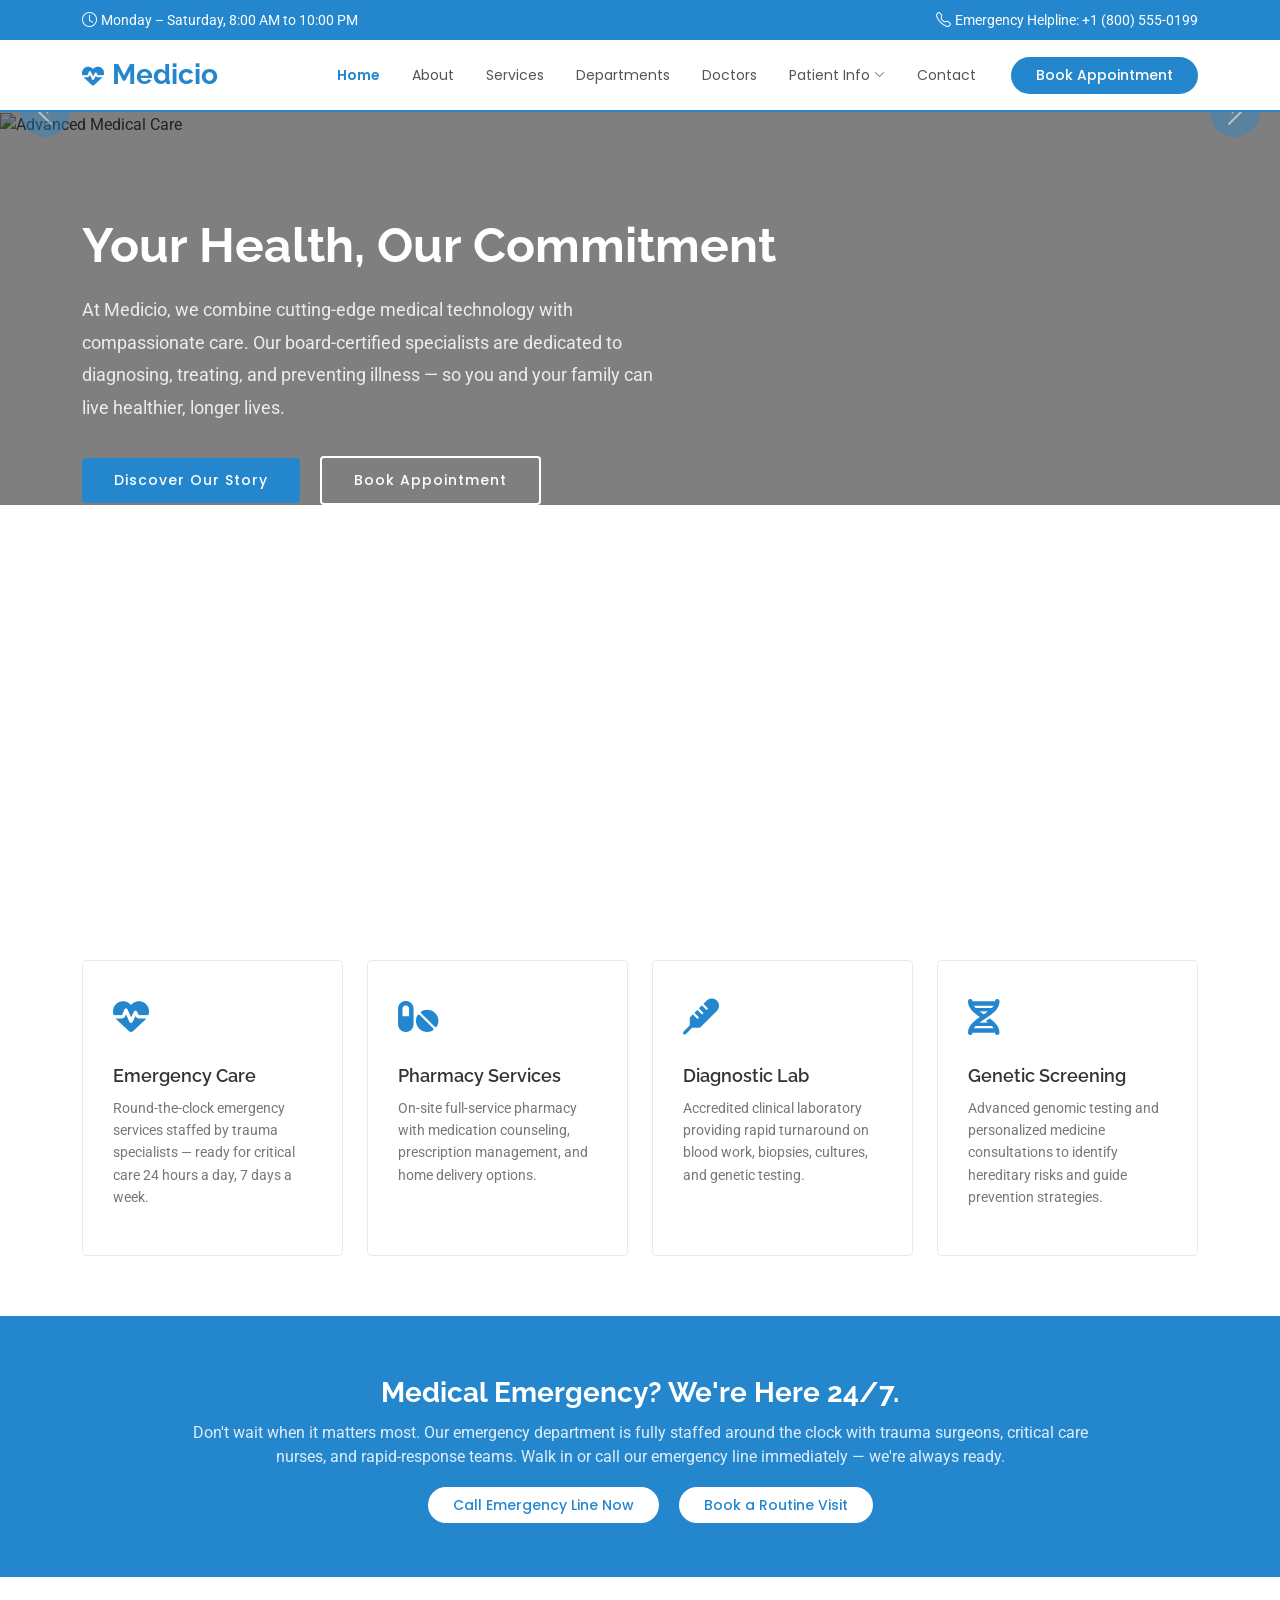
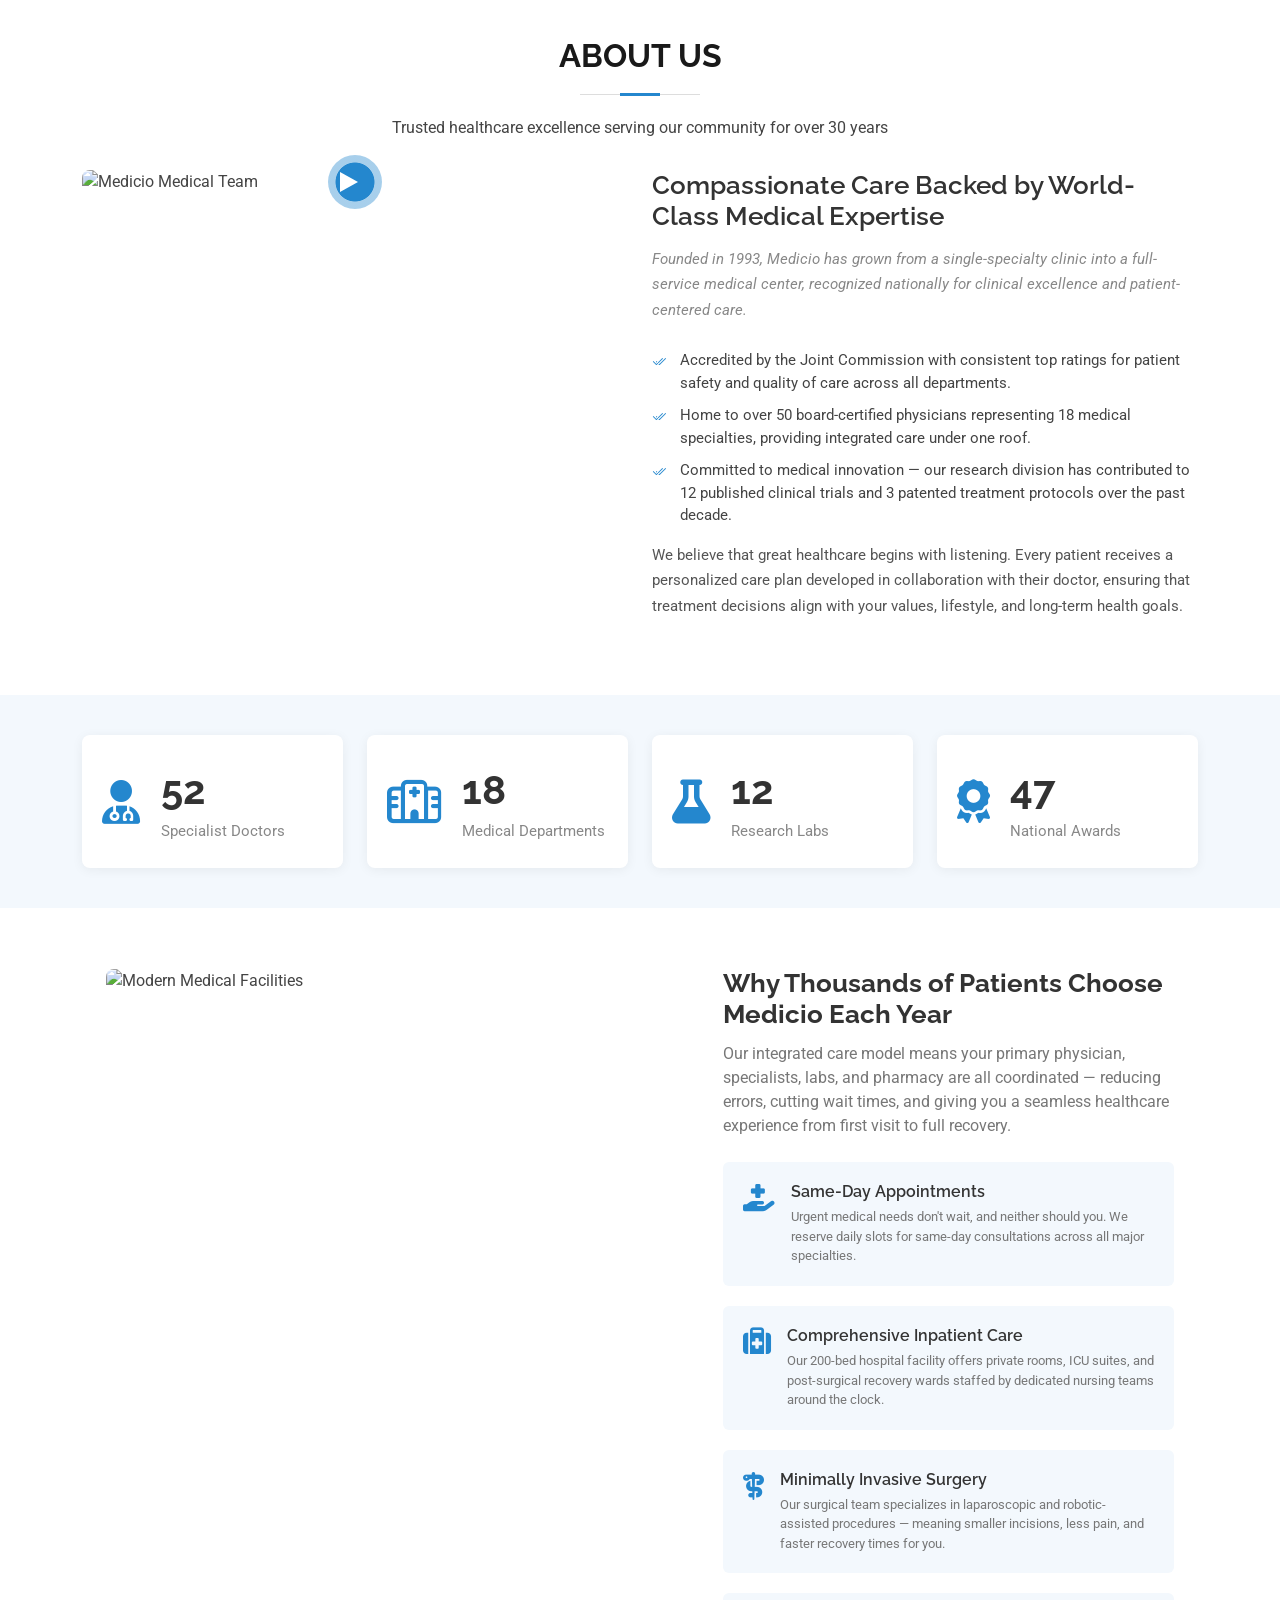
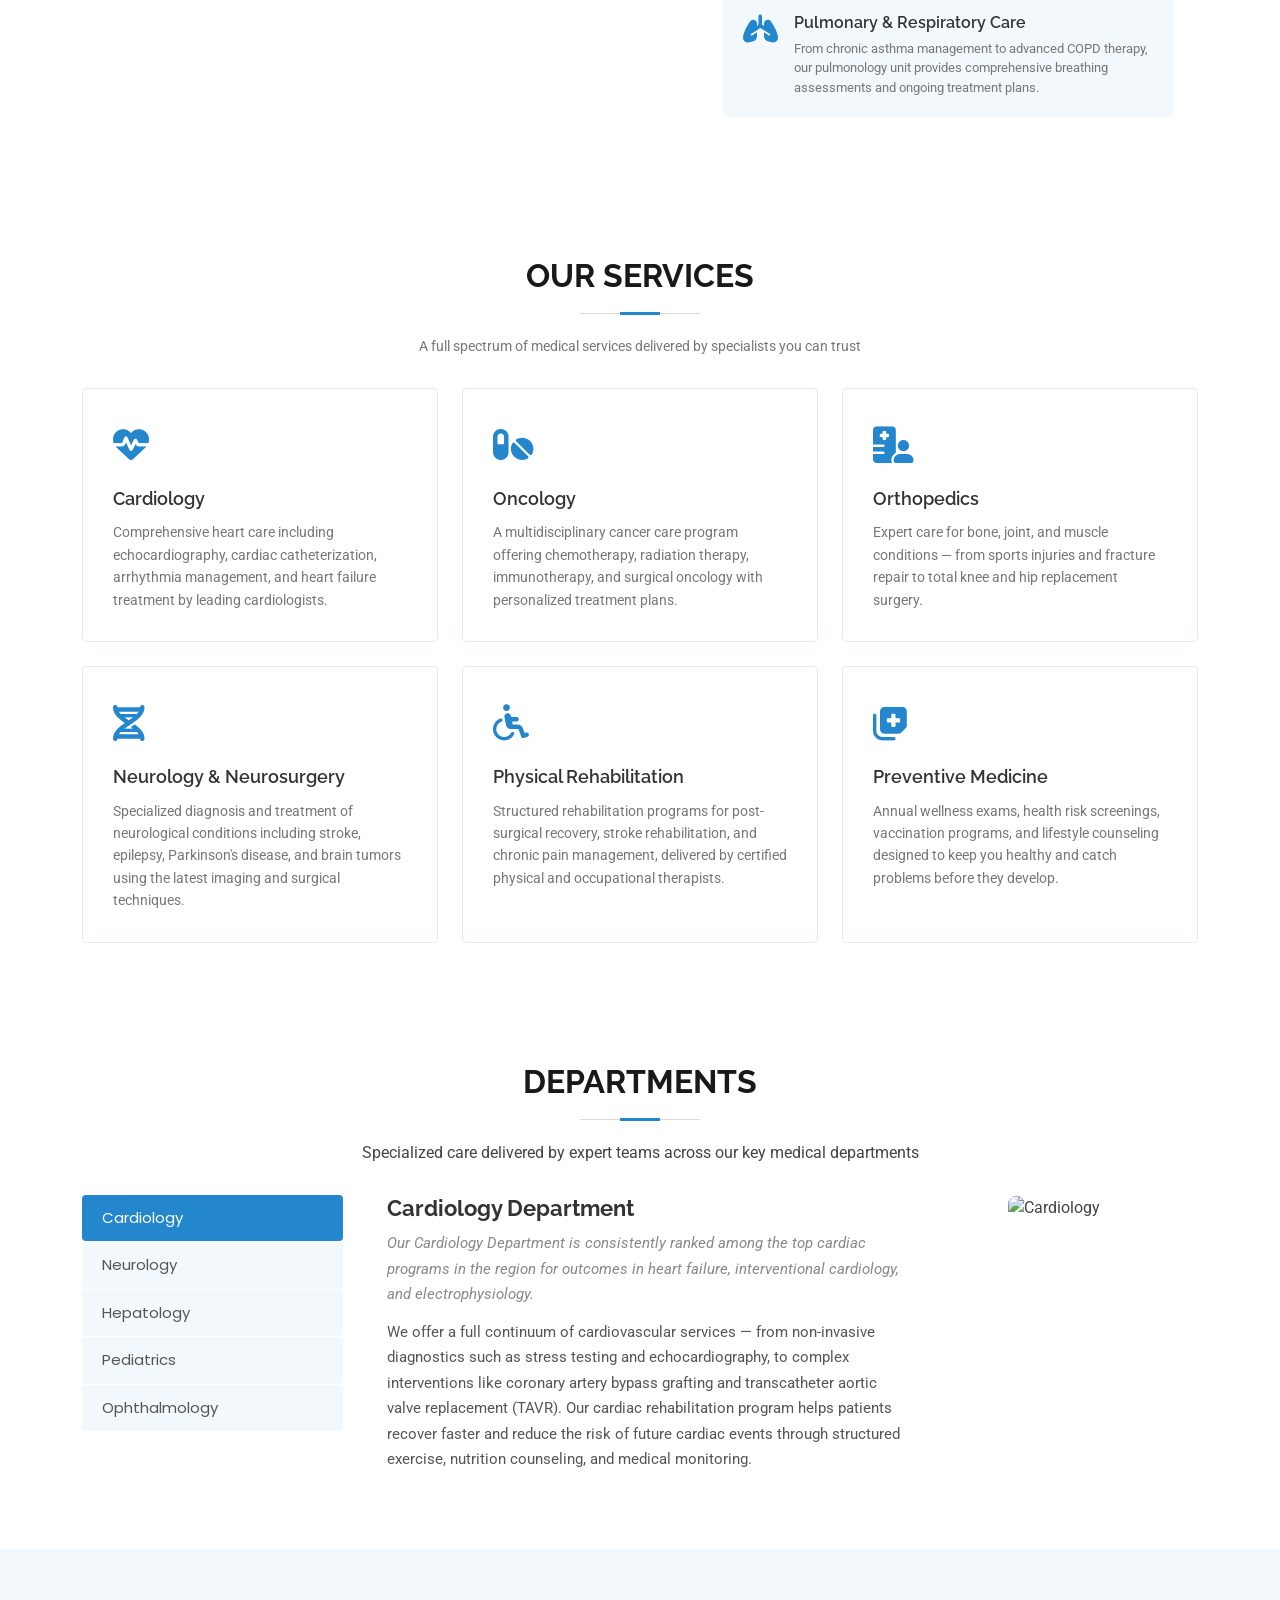
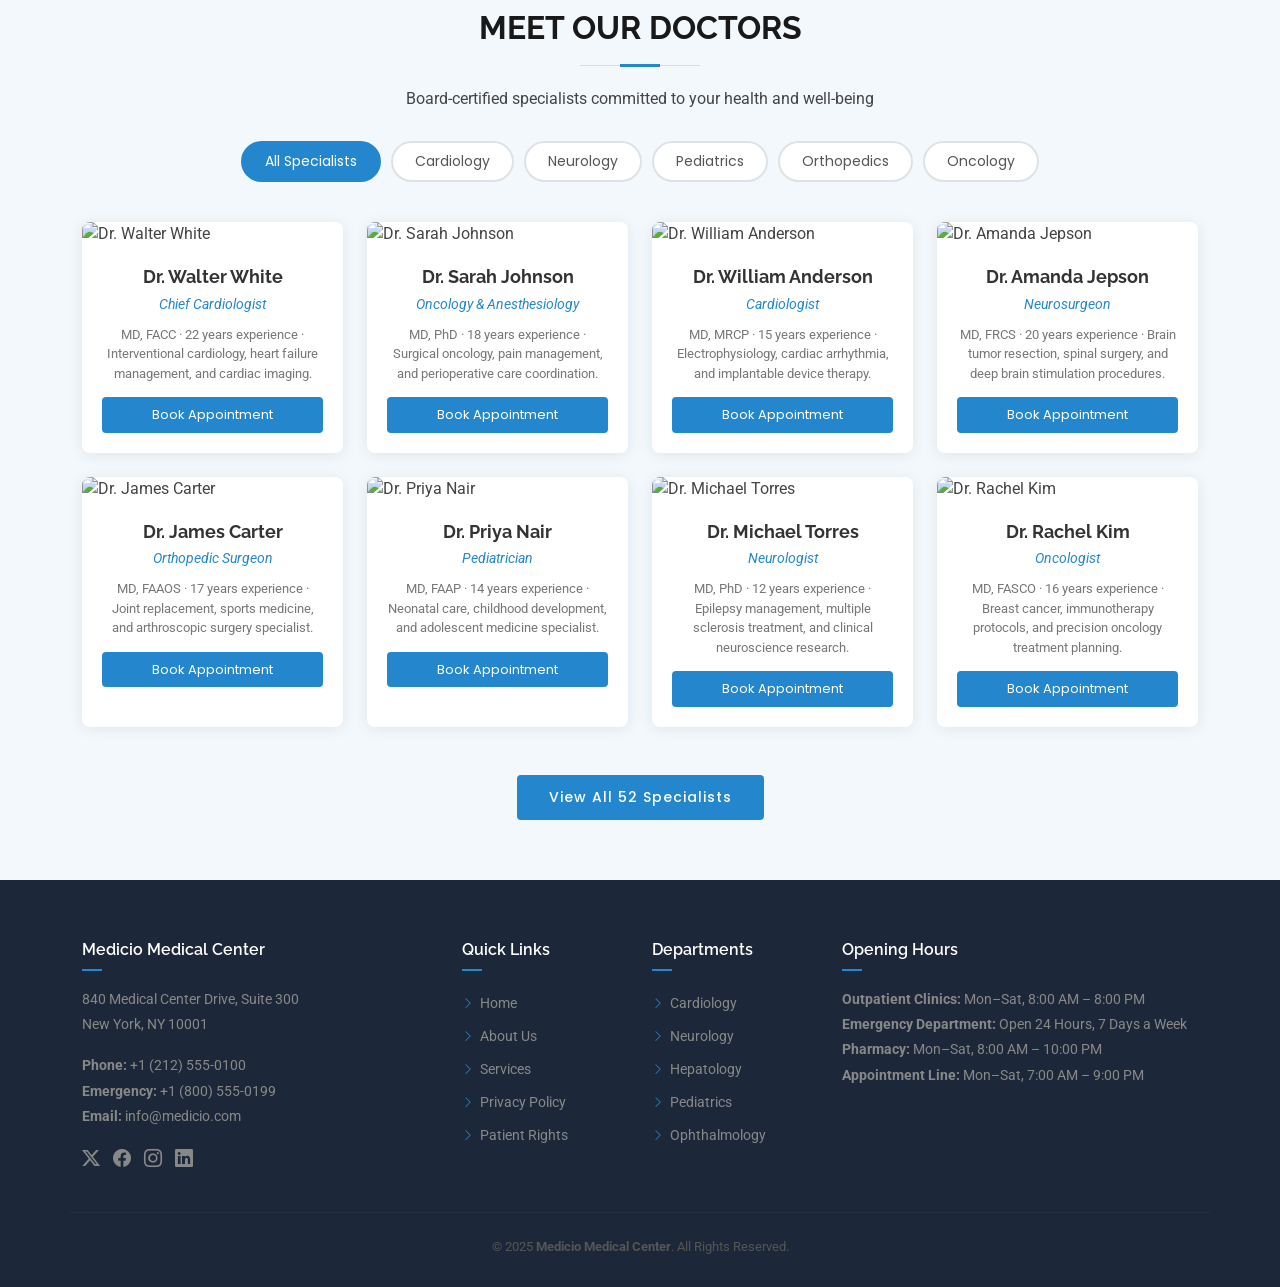
==== index.html @ 754707a6 "Rename index .html to index.html" ====
<!DOCTYPE html>
<html lang="en">
<head>
  <meta charset="utf-8">
  <meta content="width=device-width, initial-scale=1.0" name="viewport">
  <title>Medicio - Advanced Healthcare & Medical Services</title>
  <meta name="description" content="Medicio provides world-class healthcare with expert doctors across Cardiology, Neurology, Pediatrics, and more. Book your appointment today.">

  <!-- Fonts -->
  <link href="https://fonts.googleapis.com/css2?family=Roboto:wght@300;400;500;700&family=Poppins:wght@300;400;500;600;700&family=Raleway:wght@400;500;600;700;800&display=swap" rel="stylesheet">

  <!-- Vendor CSS -->
  <link href="https://cdn.jsdelivr.net/npm/bootstrap@5.3.3/dist/css/bootstrap.min.css" rel="stylesheet">
  <link href="https://cdn.jsdelivr.net/npm/bootstrap-icons@1.11.3/font/bootstrap-icons.css" rel="stylesheet">
  <link href="https://cdn.jsdelivr.net/npm/aos@2.3.4/dist/aos.css" rel="stylesheet">
  <link href="https://cdn.jsdelivr.net/npm/swiper@11/swiper-bundle.min.css" rel="stylesheet">
  <link href="https://cdnjs.cloudflare.com/ajax/libs/glightbox/3.3.0/css/glightbox.min.css" rel="stylesheet">
  <link href="https://cdnjs.cloudflare.com/ajax/libs/font-awesome/6.5.0/css/all.min.css" rel="stylesheet">

  <!-- Main CSS -->
  <link href="style.css" rel="stylesheet">
</head>
<body class="index-page">

<!-- ===== HEADER ===== -->
<header id="header" class="header sticky-top">
  <div class="topbar d-flex align-items-center">
    <div class="container d-flex justify-content-center justify-content-md-between">
      <div class="d-none d-md-flex align-items-center">
        <i class="bi bi-clock me-1"></i> Monday – Saturday, 8:00 AM to 10:00 PM
      </div>
      <div class="d-flex align-items-center">
        <i class="bi bi-telephone me-1"></i> Emergency Helpline: +1 (800) 555-0199
      </div>
    </div>
  </div>

  <div class="branding d-flex align-items-center">
    <div class="container position-relative d-flex align-items-center justify-content-end">
      <a href="index.html" class="logo d-flex align-items-center me-auto">
        <h1 class="sitename" style="font-size:28px;font-weight:700;color:#2487ce;font-family:'Raleway',sans-serif;margin:0;">
          <i class="fas fa-heartbeat me-2" style="font-size:22px;"></i>Medicio
        </h1>
      </a>

      <nav id="navmenu" class="navmenu">
        <ul>
          <li><a href="#hero" class="active">Home</a></li>
          <li><a href="#about">About</a></li>
          <li><a href="#services">Services</a></li>
          <li><a href="#tabs">Departments</a></li>
          <li><a href="#doctors">Doctors</a></li>
          <li class="dropdown">
            <a href="#"><span>Patient Info</span> <i class="bi bi-chevron-down toggle-dropdown"></i></a>
            <ul>
              <li><a href="#">Insurance & Billing</a></li>
              <li class="dropdown">
                <a href="#"><span>Resources</span> <i class="bi bi-chevron-down toggle-dropdown"></i></a>
                <ul>
                  <li><a href="#">Patient Portal</a></li>
                  <li><a href="#">Medical Records</a></li>
                  <li><a href="#">Lab Results</a></li>
                  <li><a href="#">Prescription Refills</a></li>
                  <li><a href="#">Health Library</a></li>
                </ul>
              </li>
              <li><a href="#">Visiting Hours</a></li>
              <li><a href="#">Parking & Directions</a></li>
              <li><a href="#">FAQs</a></li>
            </ul>
          </li>
          <li><a href="#contact">Contact</a></li>
        </ul>
        <i class="mobile-nav-toggle d-xl-none bi bi-list"></i>
      </nav>

      <a class="cta-btn" href="#appointment">Book Appointment</a>
    </div>
  </div>
</header>

<main class="main">

  <!-- ===== HERO ===== -->
  <section id="hero" class="hero section">
    <div id="hero-carousel" class="carousel slide carousel-fade" data-bs-ride="carousel" data-bs-interval="5500">

      <div class="carousel-item active">
        <img src="https://images.unsplash.com/photo-1587351021759-3e566b6af7cc?w=1600&q=80&auto=format&fit=crop" alt="Advanced Medical Care">
        <div class="container">
          <h2>Your Health, Our Commitment</h2>
          <p>At Medicio, we combine cutting-edge medical technology with compassionate care. Our board-certified specialists are dedicated to diagnosing, treating, and preventing illness — so you and your family can live healthier, longer lives.</p>
          <a href="#about" class="btn-get-started">Discover Our Story</a>
          <a href="#appointment" class="btn-get-started ms-3" style="background:transparent;border:2px solid #fff;">Book Appointment</a>
        </div>
      </div>

      <div class="carousel-item">
        <img src="https://images.unsplash.com/photo-1551076805-e1869033e561?w=1600&q=80&auto=format&fit=crop" alt="Expert Specialist Team">
        <div class="container">
          <h2>Expert Specialists, Exceptional Results</h2>
          <p>From cardiology to neurosurgery, our multidisciplinary team of over 50 specialists brings decades of experience to every patient interaction. We use evidence-based protocols to deliver the highest standard of medical care available.</p>
          <a href="#doctors" class="btn-get-started">Meet Our Doctors</a>
        </div>
      </div>

      <div class="carousel-item">
        <img src="https://images.unsplash.com/photo-1519494026892-80bbd2d6fd0d?w=1600&q=80&auto=format&fit=crop" alt="State-of-the-Art Facilities">
        <div class="container">
          <h2>State-of-the-Art Medical Facilities</h2>
          <p>Our hospital features the latest diagnostic imaging, robotic-assisted surgery suites, and a fully equipped intensive care unit — all designed to give you the best possible outcome from the moment you arrive through your full recovery.</p>
          <a href="#services" class="btn-get-started">Explore Our Services</a>
        </div>
      </div>

      <a class="carousel-control-prev" href="#hero-carousel" role="button" data-bs-slide="prev">
        <span class="carousel-control-prev-icon bi bi-chevron-left" aria-hidden="true"></span>
      </a>
      <a class="carousel-control-next" href="#hero-carousel" role="button" data-bs-slide="next">
        <span class="carousel-control-next-icon bi bi-chevron-right" aria-hidden="true"></span>
      </a>
      <ol class="carousel-indicators"></ol>
    </div>
  </section>

  <!-- ===== FEATURED SERVICES ===== -->
  <section id="featured-services" class="featured-services section">
    <div class="container">
      <div class="row gy-4">

        <div class="col-xl-3 col-md-6 d-flex" data-aos="fade-up" data-aos-delay="100">
          <div class="service-item position-relative">
            <div class="icon"><i class="fas fa-heartbeat icon"></i></div>
            <h4><a href="#services" class="stretched-link">Emergency Care</a></h4>
            <p>Round-the-clock emergency services staffed by trauma specialists — ready for critical care 24 hours a day, 7 days a week.</p>
          </div>
        </div>

        <div class="col-xl-3 col-md-6 d-flex" data-aos="fade-up" data-aos-delay="200">
          <div class="service-item position-relative">
            <div class="icon"><i class="fas fa-pills icon"></i></div>
            <h4><a href="#services" class="stretched-link">Pharmacy Services</a></h4>
            <p>On-site full-service pharmacy with medication counseling, prescription management, and home delivery options.</p>
          </div>
        </div>

        <div class="col-xl-3 col-md-6 d-flex" data-aos="fade-up" data-aos-delay="300">
          <div class="service-item position-relative">
            <div class="icon"><i class="fas fa-thermometer icon"></i></div>
            <h4><a href="#services" class="stretched-link">Diagnostic Lab</a></h4>
            <p>Accredited clinical laboratory providing rapid turnaround on blood work, biopsies, cultures, and genetic testing.</p>
          </div>
        </div>

        <div class="col-xl-3 col-md-6 d-flex" data-aos="fade-up" data-aos-delay="400">
          <div class="service-item position-relative">
            <div class="icon"><i class="fas fa-dna icon"></i></div>
            <h4><a href="#services" class="stretched-link">Genetic Screening</a></h4>
            <p>Advanced genomic testing and personalized medicine consultations to identify hereditary risks and guide prevention strategies.</p>
          </div>
        </div>

      </div>
    </div>
  </section>

  <!-- ===== CALL TO ACTION ===== -->
  <section id="call-to-action" class="call-to-action section accent-background">
    <div class="container">
      <div class="row justify-content-center" data-aos="zoom-in" data-aos-delay="100">
        <div class="col-xl-10">
          <div class="text-center">
            <h3>Medical Emergency? We're Here 24/7.</h3>
            <p>Don't wait when it matters most. Our emergency department is fully staffed around the clock with trauma surgeons, critical care nurses, and rapid-response teams. Walk in or call our emergency line immediately — we're always ready.</p>
            <a class="cta-btn" href="tel:+18005550199">Call Emergency Line Now</a>
            <a class="cta-btn ms-3" href="#appointment" style="background:#fff;color:#2487ce;">Book a Routine Visit</a>
          </div>
        </div>
      </div>
    </div>
  </section>

  <!-- ===== ABOUT ===== -->
  <section id="about" class="about section">
    <div class="container section-title" data-aos="fade-up">
      <h2>About Us</h2>
      <p>Trusted healthcare excellence serving our community for over 30 years</p>
    </div>

    <div class="container">
      <div class="row gy-4">
        <div class="col-lg-6 position-relative align-self-start" data-aos="fade-up" data-aos-delay="100">
          <img src="https://images.unsplash.com/photo-1612349317150-e413f6a5b16d?w=800&q=80&auto=format&fit=crop" class="img-fluid" alt="Medicio Medical Team" style="border-radius:8px;width:100%;">
          <a href="https://www.youtube.com/watch?v=Y7f98aduVJ8" class="glightbox pulsating-play-btn"></a>
        </div>
        <div class="col-lg-6 content" data-aos="fade-up" data-aos-delay="200">
          <h3>Compassionate Care Backed by World-Class Medical Expertise</h3>
          <p class="fst-italic">Founded in 1993, Medicio has grown from a single-specialty clinic into a full-service medical center, recognized nationally for clinical excellence and patient-centered care.</p>
          <ul>
            <li><i class="bi bi-check2-all"></i> <span>Accredited by the Joint Commission with consistent top ratings for patient safety and quality of care across all departments.</span></li>
            <li><i class="bi bi-check2-all"></i> <span>Home to over 50 board-certified physicians representing 18 medical specialties, providing integrated care under one roof.</span></li>
            <li><i class="bi bi-check2-all"></i> <span>Committed to medical innovation — our research division has contributed to 12 published clinical trials and 3 patented treatment protocols over the past decade.</span></li>
          </ul>
          <p>We believe that great healthcare begins with listening. Every patient receives a personalized care plan developed in collaboration with their doctor, ensuring that treatment decisions align with your values, lifestyle, and long-term health goals.</p>
        </div>
      </div>
    </div>
  </section>

  <!-- ===== STATS ===== -->
  <section id="stats" class="stats section">
    <div class="container" data-aos="fade-up" data-aos-delay="100">
      <div class="row gy-4">

        <div class="col-lg-3 col-md-6">
          <div class="stats-item d-flex align-items-center w-100 h-100">
            <i class="fas fa-user-md flex-shrink-0"></i>
            <div>
              <span data-purecounter-start="0" data-purecounter-end="52" data-purecounter-duration="1" class="purecounter">52</span>
              <p>Specialist Doctors</p>
            </div>
          </div>
        </div>

        <div class="col-lg-3 col-md-6">
          <div class="stats-item d-flex align-items-center w-100 h-100">
            <i class="far fa-hospital flex-shrink-0"></i>
            <div>
              <span data-purecounter-start="0" data-purecounter-end="18" data-purecounter-duration="1" class="purecounter">18</span>
              <p>Medical Departments</p>
            </div>
          </div>
        </div>

        <div class="col-lg-3 col-md-6">
          <div class="stats-item d-flex align-items-center w-100 h-100">
            <i class="fas fa-flask flex-shrink-0"></i>
            <div>
              <span data-purecounter-start="0" data-purecounter-end="12" data-purecounter-duration="1" class="purecounter">12</span>
              <p>Research Labs</p>
            </div>
          </div>
        </div>

        <div class="col-lg-3 col-md-6">
          <div class="stats-item d-flex align-items-center w-100 h-100">
            <i class="fas fa-award flex-shrink-0"></i>
            <div>
              <span data-purecounter-start="0" data-purecounter-end="47" data-purecounter-duration="1" class="purecounter">47</span>
              <p>National Awards</p>
            </div>
          </div>
        </div>

      </div>
    </div>
  </section>

  <!-- ===== FEATURES ===== -->
  <section id="features" class="features section">
    <div class="container">
      <div class="row justify-content-around gy-4">
        <div class="features-image col-lg-6" data-aos="fade-up" data-aos-delay="100">
          <img src="https://images.unsplash.com/photo-1516549655169-df83a0774514?w=800&q=80&auto=format&fit=crop" alt="Modern Medical Facilities" style="border-radius:8px;width:100%;max-height:500px;object-fit:cover;">
        </div>
        <div class="col-lg-5 d-flex flex-column justify-content-center" data-aos="fade-up" data-aos-delay="200">
          <h3>Why Thousands of Patients Choose Medicio Each Year</h3>
          <p>Our integrated care model means your primary physician, specialists, labs, and pharmacy are all coordinated — reducing errors, cutting wait times, and giving you a seamless healthcare experience from first visit to full recovery.</p>

          <div class="icon-box d-flex position-relative" data-aos="fade-up" data-aos-delay="300">
            <i class="fa-solid fa-hand-holding-medical flex-shrink-0"></i>
            <div>
              <h4><a href="#appointment" class="stretched-link">Same-Day Appointments</a></h4>
              <p>Urgent medical needs don't wait, and neither should you. We reserve daily slots for same-day consultations across all major specialties.</p>
            </div>
          </div>

          <div class="icon-box d-flex position-relative" data-aos="fade-up" data-aos-delay="400">
            <i class="fa-solid fa-suitcase-medical flex-shrink-0"></i>
            <div>
              <h4><a href="#services" class="stretched-link">Comprehensive Inpatient Care</a></h4>
              <p>Our 200-bed hospital facility offers private rooms, ICU suites, and post-surgical recovery wards staffed by dedicated nursing teams around the clock.</p>
            </div>
          </div>

          <div class="icon-box d-flex position-relative" data-aos="fade-up" data-aos-delay="500">
            <i class="fa-solid fa-staff-snake flex-shrink-0"></i>
            <div>
              <h4><a href="#services" class="stretched-link">Minimally Invasive Surgery</a></h4>
              <p>Our surgical team specializes in laparoscopic and robotic-assisted procedures — meaning smaller incisions, less pain, and faster recovery times for you.</p>
            </div>
          </div>

          <div class="icon-box d-flex position-relative" data-aos="fade-up" data-aos-delay="600">
            <i class="fa-solid fa-lungs flex-shrink-0"></i>
            <div>
              <h4><a href="#services" class="stretched-link">Pulmonary & Respiratory Care</a></h4>
              <p>From chronic asthma management to advanced COPD therapy, our pulmonology unit provides comprehensive breathing assessments and ongoing treatment plans.</p>
            </div>
          </div>

        </div>
      </div>
    </div>
  </section>

  <!-- ===== SERVICES ===== -->
  <section id="services" class="services section">
    <div class="container section-title" data-aos="fade-up">
      <h2>Our Services</h2>
      <p>A full spectrum of medical services delivered by specialists you can trust</p>
    </div>

    <div class="container">
      <div class="row gy-4">

        <div class="col-lg-4 col-md-6" data-aos="fade-up" data-aos-delay="100">
          <div class="service-item position-relative">
            <div class="icon"><i class="fas fa-heartbeat"></i></div>
            <a href="#" class="stretched-link"><h3>Cardiology</h3></a>
            <p>Comprehensive heart care including echocardiography, cardiac catheterization, arrhythmia management, and heart failure treatment by leading cardiologists.</p>
          </div>
        </div>

        <div class="col-lg-4 col-md-6" data-aos="fade-up" data-aos-delay="200">
          <div class="service-item position-relative">
            <div class="icon"><i class="fas fa-pills"></i></div>
            <a href="#" class="stretched-link"><h3>Oncology</h3></a>
            <p>A multidisciplinary cancer care program offering chemotherapy, radiation therapy, immunotherapy, and surgical oncology with personalized treatment plans.</p>
          </div>
        </div>

        <div class="col-lg-4 col-md-6" data-aos="fade-up" data-aos-delay="300">
          <div class="service-item position-relative">
            <div class="icon"><i class="fas fa-hospital-user"></i></div>
            <a href="#" class="stretched-link"><h3>Orthopedics</h3></a>
            <p>Expert care for bone, joint, and muscle conditions — from sports injuries and fracture repair to total knee and hip replacement surgery.</p>
          </div>
        </div>

        <div class="col-lg-4 col-md-6" data-aos="fade-up" data-aos-delay="400">
          <div class="service-item position-relative">
            <div class="icon"><i class="fas fa-dna"></i></div>
            <a href="#" class="stretched-link"><h3>Neurology & Neurosurgery</h3></a>
            <p>Specialized diagnosis and treatment of neurological conditions including stroke, epilepsy, Parkinson's disease, and brain tumors using the latest imaging and surgical techniques.</p>
          </div>
        </div>

        <div class="col-lg-4 col-md-6" data-aos="fade-up" data-aos-delay="500">
          <div class="service-item position-relative">
            <div class="icon"><i class="fas fa-wheelchair"></i></div>
            <a href="#" class="stretched-link"><h3>Physical Rehabilitation</h3></a>
            <p>Structured rehabilitation programs for post-surgical recovery, stroke rehabilitation, and chronic pain management, delivered by certified physical and occupational therapists.</p>
          </div>
        </div>

        <div class="col-lg-4 col-md-6" data-aos="fade-up" data-aos-delay="600">
          <div class="service-item position-relative">
            <div class="icon"><i class="fas fa-notes-medical"></i></div>
            <a href="#" class="stretched-link"><h3>Preventive Medicine</h3></a>
            <p>Annual wellness exams, health risk screenings, vaccination programs, and lifestyle counseling designed to keep you healthy and catch problems before they develop.</p>
          </div>
        </div>

      </div>
    </div>
  </section>

  <!-- ===== APPOINTMENT ===== -->
  <!-- <section id="appointment" class="appointment section light-background">
    <div class="container section-title" data-aos="fade-up">
      <h2>Book an Appointment</h2>
      <p>Schedule a visit with one of our specialists — we'll confirm your appointment within 2 hours</p>
    </div>

    <div class="container" data-aos="fade-up" data-aos-delay="100">
      <form id="appointmentForm" role="form" class="php-email-form">
        <div class="row">
          <div class="col-md-4 form-group">
            <input type="text" name="name" class="form-control" placeholder="Full Name" required>
          </div>
          <div class="col-md-4 form-group mt-3 mt-md-0">
            <input type="email" class="form-control" name="email" placeholder="Email Address" required>
          </div>
          <div class="col-md-4 form-group mt-3 mt-md-0">
            <input type="tel" class="form-control" name="phone" placeholder="Phone Number" required>
          </div>
        </div>
        <div class="row mt-3">
          <div class="col-md-4 form-group">
            <input type="datetime-local" name="date" class="form-control" required>
          </div>
          <div class="col-md-4 form-group mt-3 mt-md-0">
            <select name="department" class="form-select" required>
              <option value="">Select Department</option>
              <option>Cardiology</option>
              <option>Neurology & Neurosurgery</option>
              <option>Hepatology & Gastroenterology</option>
              <option>Pediatrics</option>
              <option>Ophthalmology</option>
              <option>Orthopedics</option>
              <option>Oncology</option>
              <option>Physical Rehabilitation</option>
            </select>
          </div>
          <div class="col-md-4 form-group mt-3 mt-md-0">
            <select name="doctor" class="form-select">
              <option value="">Select Doctor (Optional)</option>
              <option>Dr. Walter White – Cardiology</option>
              <option>Dr. Sarah Johnson – Anesthesiology</option>
              <option>Dr. William Anderson – Cardiology</option>
              <option>Dr. Amanda Jepson – Neurosurgery</option>
              <option>Dr. James Carter – Orthopedics</option>
              <option>Dr. Priya Nair – Pediatrics</option>
            </select>
          </div>
        </div>
        <div class="form-group mt-3">
          <textarea class="form-control" name="message" rows="5" placeholder="Briefly describe your symptoms or reason for visit (optional)"></textarea>
        </div>
        <div class="mt-3 text-center">
          <div class="sent-message" style="display:none;color:#2487ce;font-weight:500;margin-bottom:10px;">Your appointment request has been received. Our team will contact you within 2 hours to confirm. Thank you!</div>
          <button type="submit">Confirm Appointment</button>
        </div>
      </form>
    </div>
  </section> -->

  <!-- ===== DEPARTMENTS (TABS) ===== -->
  <section id="tabs" class="tabs section">
    <div class="container section-title" data-aos="fade-up">
      <h2>Departments</h2>
      <p>Specialized care delivered by expert teams across our key medical departments</p>
    </div>

    <div class="container" data-aos="fade-up" data-aos-delay="100">
      <div class="row">
        <div class="col-lg-3">
          <ul class="nav nav-tabs flex-column">
            <li class="nav-item"><a class="nav-link active show" data-bs-toggle="tab" href="#tabs-tab-1">Cardiology</a></li>
            <li class="nav-item"><a class="nav-link" data-bs-toggle="tab" href="#tabs-tab-2">Neurology</a></li>
            <li class="nav-item"><a class="nav-link" data-bs-toggle="tab" href="#tabs-tab-3">Hepatology</a></li>
            <li class="nav-item"><a class="nav-link" data-bs-toggle="tab" href="#tabs-tab-4">Pediatrics</a></li>
            <li class="nav-item"><a class="nav-link" data-bs-toggle="tab" href="#tabs-tab-5">Ophthalmology</a></li>
          </ul>
        </div>
        <div class="col-lg-9 mt-4 mt-lg-0">
          <div class="tab-content">

            <div class="tab-pane active show" id="tabs-tab-1">
              <div class="row">
                <div class="col-lg-8 details order-2 order-lg-1">
                  <h3>Cardiology Department</h3>
                  <p class="fst-italic">Our Cardiology Department is consistently ranked among the top cardiac programs in the region for outcomes in heart failure, interventional cardiology, and electrophysiology.</p>
                  <p>We offer a full continuum of cardiovascular services — from non-invasive diagnostics such as stress testing and echocardiography, to complex interventions like coronary artery bypass grafting and transcatheter aortic valve replacement (TAVR). Our cardiac rehabilitation program helps patients recover faster and reduce the risk of future cardiac events through structured exercise, nutrition counseling, and medical monitoring.</p>
                </div>
                <div class="col-lg-4 text-center order-1 order-lg-2">
                  <img src="https://images.unsplash.com/photo-1628348068343-c6a848d2b6dd?w=400&q=80&auto=format&fit=crop" alt="Cardiology" class="img-fluid" style="border-radius:8px;">
                </div>
              </div>
            </div>

            <div class="tab-pane" id="tabs-tab-2">
              <div class="row">
                <div class="col-lg-8 details order-2 order-lg-1">
                  <h3>Neurology Department</h3>
                  <p class="fst-italic">Our neurology team specializes in the diagnosis and management of disorders affecting the brain, spinal cord, and peripheral nervous system.</p>
                  <p>Conditions treated include stroke, multiple sclerosis, epilepsy, Parkinson's disease, dementia, and neuropathies. We operate a 24/7 stroke response protocol with a dedicated stroke unit, ensuring rapid intervention to minimize neurological damage. Our neurosurgery division handles brain tumors, spinal disc herniation, and deep brain stimulation procedures using state-of-the-art intraoperative imaging and neuronavigation systems.</p>
                </div>
                <div class="col-lg-4 text-center order-1 order-lg-2">
                  <img src="https://images.unsplash.com/photo-1559757148-5c350d0d3c56?w=400&q=80&auto=format&fit=crop" alt="Neurology" class="img-fluid" style="border-radius:8px;">
                </div>
              </div>
            </div>

            <div class="tab-pane" id="tabs-tab-3">
              <div class="row">
                <div class="col-lg-8 details order-2 order-lg-1">
                  <h3>Hepatology & Gastroenterology</h3>
                  <p class="fst-italic">Our hepatology and gastroenterology unit provides expert care for liver disease, digestive disorders, and gastrointestinal cancers.</p>
                  <p>Services include advanced endoscopy, colonoscopy, liver biopsy, ERCP, and management of conditions such as cirrhosis, hepatitis B and C, inflammatory bowel disease, and pancreatic disorders. Our liver transplant coordination team works closely with regional transplant centers to evaluate and manage patients awaiting or recovering from liver transplantation, providing continuous specialist support throughout the process.</p>
                </div>
                <div class="col-lg-4 text-center order-1 order-lg-2">
                  <img src="https://images.unsplash.com/photo-1576091160550-2173dba999ef?w=400&q=80&auto=format&fit=crop" alt="Hepatology" class="img-fluid" style="border-radius:8px;">
                </div>
              </div>
            </div>

            <div class="tab-pane" id="tabs-tab-4">
              <div class="row">
                <div class="col-lg-8 details order-2 order-lg-1">
                  <h3>Pediatrics Department</h3>
                  <p class="fst-italic">Our child-friendly Pediatrics Department provides compassionate, family-centered care for infants, children, and adolescents from birth through age 18.</p>
                  <p>Our team of board-certified pediatricians and pediatric subspecialists covers general pediatric medicine, neonatology, pediatric cardiology, developmental pediatrics, and adolescent medicine. The department features a dedicated pediatric ward designed to be welcoming and non-intimidating for young patients, with play areas, colorful decor, and family accommodations — because we know a calm child heals faster.</p>
                </div>
                <div class="col-lg-4 text-center order-1 order-lg-2">
                  <img src="https://images.unsplash.com/photo-1576765608535-5f04d1e3f289?w=400&q=80&auto=format&fit=crop" alt="Pediatrics" class="img-fluid" style="border-radius:8px;">
                </div>
              </div>
            </div>

            <div class="tab-pane" id="tabs-tab-5">
              <div class="row">
                <div class="col-lg-8 details order-2 order-lg-1">
                  <h3>Ophthalmology Department</h3>
                  <p class="fst-italic">Our ophthalmology team delivers comprehensive eye care — from routine vision testing to complex surgical interventions — using the most advanced ophthalmic technology available.</p>
                  <p>We offer cataract surgery, LASIK and LASEK refractive procedures, glaucoma management, retinal laser therapy, and treatment for conditions including macular degeneration, diabetic retinopathy, and corneal disease. Our optical center provides prescription lenses and contact fittings, and our low vision clinic supports patients with significant vision impairment through assistive devices and lifestyle adaptation programs.</p>
                </div>
                <div class="col-lg-4 text-center order-1 order-lg-2">
                  <img src="https://images.unsplash.com/photo-1518085250887-2f903c200fee?w=400&q=80&auto=format&fit=crop" alt="Ophthalmology" class="img-fluid" style="border-radius:8px;">
                </div>
              </div>
            </div>

          </div>
        </div>
      </div>
    </div>
  </section>

  <!-- ===== TESTIMONIALS ===== -->
  <!-- <section id="testimonials" class="testimonials section">
    <div class="container section-title" data-aos="fade-up">
      <h2>Patient Testimonials</h2>
      <p>Hear what our patients say about their experience at Medicio</p>
    </div>

    <div class="container" data-aos="fade-up" data-aos-delay="100">
      <div class="swiper init-swiper">
        <script type="application/json" class="swiper-config">
        {
          "loop": true,
          "speed": 600,
          "autoplay": { "delay": 5000 },
          "slidesPerView": "auto",
          "pagination": { "el": ".swiper-pagination", "type": "bullets", "clickable": true },
          "breakpoints": {
            "320": { "slidesPerView": 1, "spaceBetween": 40 },
            "1200": { "slidesPerView": 3, "spaceBetween": 20 }
          }
        }
        </script>
        <div class="swiper-wrapper">

          <div class="swiper-slide">
            <div class="testimonial-item">
              <p><i class="bi bi-quote quote-icon-left"></i><span>Dr. White and his cardiology team were absolutely exceptional. After my stent procedure, the care and follow-up I received was second to none. I felt informed and supported every step of the way.</span><i class="bi bi-quote quote-icon-right"></i></p>
              <img src="https://i.pravatar.cc/60?img=11" class="testimonial-img" alt="">
              <h3>Robert Daniels</h3>
              <h4>Cardiac Patient</h4>
            </div>
          </div>

          <div class="swiper-slide">
            <div class="testimonial-item">
              <p><i class="bi bi-quote quote-icon-left"></i><span>Bringing my daughter here for her pediatric check-ups has been a wonderful experience. The staff are warm, patient, and genuinely love what they do. She actually looks forward to her visits now!</span><i class="bi bi-quote quote-icon-right"></i></p>
              <img src="https://i.pravatar.cc/60?img=5" class="testimonial-img" alt="">
              <h3>Melissa Torres</h3>
              <h4>Parent of Patient</h4>
            </div>
          </div>

          <div class="swiper-slide">
            <div class="testimonial-item">
              <p><i class="bi bi-quote quote-icon-left"></i><span>I had my knee replacement done here and the orthopedic team was brilliant. The physiotherapy follow-up was structured and effective — I was walking without assistance in just 6 weeks.</span><i class="bi bi-quote quote-icon-right"></i></p>
              <img src="https://i.pravatar.cc/60?img=9" class="testimonial-img" alt="">
              <h3>David Kim</h3>
              <h4>Orthopedic Surgery Patient</h4>
            </div>
          </div>

          <div class="swiper-slide">
            <div class="testimonial-item">
              <p><i class="bi bi-quote quote-icon-left"></i><span>The neurology department here diagnosed my condition after months of uncertainty elsewhere. Dr. Jepson took time to truly understand my symptoms. I finally have answers and a clear treatment plan.</span><i class="bi bi-quote quote-icon-right"></i></p>
              <img src="https://i.pravatar.cc/60?img=15" class="testimonial-img" alt="">
              <h3>Angela Reeves</h3>
              <h4>Neurology Patient</h4>
            </div>
          </div>

          <div class="swiper-slide">
            <div class="testimonial-item">
              <p><i class="bi bi-quote quote-icon-left"></i><span>From check-in to discharge, every single staff member made me feel like a priority. The facility is spotless, modern, and the online appointment booking made everything so convenient.</span><i class="bi bi-quote quote-icon-right"></i></p>
              <img src="https://i.pravatar.cc/60?img=22" class="testimonial-img" alt="">
              <h3>Thomas Nguyen</h3>
              <h4>General Patient</h4>
            </div>
          </div>

        </div>
        <div class="swiper-pagination"></div>
      </div>
    </div>
  </section> -->

  <!-- ===== DOCTORS ===== -->
  <section id="doctors" class="doctors section light-background">
    <div class="container section-title" data-aos="fade-up">
      <h2>Meet Our Doctors</h2>
      <p>Board-certified specialists committed to your health and well-being</p>
    </div>

    <!-- Department Filter -->
    <div class="container mb-4" data-aos="fade-up" data-aos-delay="50">
      <div class="doctors-filter text-center">
        <button class="active" data-filter="all">All Specialists</button>
        <button data-filter="cardiology">Cardiology</button>
        <button data-filter="neurology">Neurology</button>
        <button data-filter="pediatrics">Pediatrics</button>
        <button data-filter="orthopedics">Orthopedics</button>
        <button data-filter="oncology">Oncology</button>
      </div>
    </div>

    <div class="container">
      <div class="row gy-4">

        <!-- Doctor 1 -->
        <div class="col-lg-3 col-md-6 d-flex align-items-stretch" data-aos="fade-up" data-aos-delay="100" data-dept="cardiology">
          <div class="team-member w-100">
            <div class="member-img">
              <img src="https://images.unsplash.com/photo-1537368910025-700350fe46c7?w=400&h=400&q=80&auto=format&fit=crop&crop=face" class="img-fluid" alt="Dr. Walter White">
              <div class="social">
                <a href="#" aria-label="Twitter"><i class="bi bi-twitter-x"></i></a>
                <a href="#" aria-label="Facebook"><i class="bi bi-facebook"></i></a>
                <a href="#" aria-label="Instagram"><i class="bi bi-instagram"></i></a>
                <a href="#" aria-label="LinkedIn"><i class="bi bi-linkedin"></i></a>
              </div>
            </div>
            <div class="member-info">
              <h4>Dr. Walter White</h4>
              <span>Chief Cardiologist</span>
              <p class="doctor-bio">MD, FACC · 22 years experience · Interventional cardiology, heart failure management, and cardiac imaging.</p>
              <a href="#appointment" class="doctor-book-btn">Book Appointment</a>
            </div>
          </div>
        </div>

        <!-- Doctor 2 -->
        <div class="col-lg-3 col-md-6 d-flex align-items-stretch" data-aos="fade-up" data-aos-delay="200" data-dept="oncology">
          <div class="team-member w-100">
            <div class="member-img">
              <img src="https://images.unsplash.com/photo-1559839734-2b71ea197ec2?w=400&h=400&q=80&auto=format&fit=crop&crop=face" class="img-fluid" alt="Dr. Sarah Johnson">
              <div class="social">
                <a href="#" aria-label="Twitter"><i class="bi bi-twitter-x"></i></a>
                <a href="#" aria-label="Facebook"><i class="bi bi-facebook"></i></a>
                <a href="#" aria-label="Instagram"><i class="bi bi-instagram"></i></a>
                <a href="#" aria-label="LinkedIn"><i class="bi bi-linkedin"></i></a>
              </div>
            </div>
            <div class="member-info">
              <h4>Dr. Sarah Johnson</h4>
              <span>Oncology & Anesthesiology</span>
              <p class="doctor-bio">MD, PhD · 18 years experience · Surgical oncology, pain management, and perioperative care coordination.</p>
              <a href="#appointment" class="doctor-book-btn">Book Appointment</a>
            </div>
          </div>
        </div>

        <!-- Doctor 3 -->
        <div class="col-lg-3 col-md-6 d-flex align-items-stretch" data-aos="fade-up" data-aos-delay="300" data-dept="cardiology">
          <div class="team-member w-100">
            <div class="member-img">
              <img src="https://images.unsplash.com/photo-1612349317150-e413f6a5b16d?w=400&h=400&q=80&auto=format&fit=crop&crop=face" class="img-fluid" alt="Dr. William Anderson">
              <div class="social">
                <a href="#" aria-label="Twitter"><i class="bi bi-twitter-x"></i></a>
                <a href="#" aria-label="Facebook"><i class="bi bi-facebook"></i></a>
                <a href="#" aria-label="Instagram"><i class="bi bi-instagram"></i></a>
                <a href="#" aria-label="LinkedIn"><i class="bi bi-linkedin"></i></a>
              </div>
            </div>
            <div class="member-info">
              <h4>Dr. William Anderson</h4>
              <span>Cardiologist</span>
              <p class="doctor-bio">MD, MRCP · 15 years experience · Electrophysiology, cardiac arrhythmia, and implantable device therapy.</p>
              <a href="#appointment" class="doctor-book-btn">Book Appointment</a>
            </div>
          </div>
        </div>

        <!-- Doctor 4 -->
        <div class="col-lg-3 col-md-6 d-flex align-items-stretch" data-aos="fade-up" data-aos-delay="400" data-dept="neurology">
          <div class="team-member w-100">
            <div class="member-img">
              <img src="https://images.unsplash.com/photo-1594824476967-48c8b964273f?w=400&h=400&q=80&auto=format&fit=crop&crop=face" class="img-fluid" alt="Dr. Amanda Jepson">
              <div class="social">
                <a href="#" aria-label="Twitter"><i class="bi bi-twitter-x"></i></a>
                <a href="#" aria-label="Facebook"><i class="bi bi-facebook"></i></a>
                <a href="#" aria-label="Instagram"><i class="bi bi-instagram"></i></a>
                <a href="#" aria-label="LinkedIn"><i class="bi bi-linkedin"></i></a>
              </div>
            </div>
            <div class="member-info">
              <h4>Dr. Amanda Jepson</h4>
              <span>Neurosurgeon</span>
              <p class="doctor-bio">MD, FRCS · 20 years experience · Brain tumor resection, spinal surgery, and deep brain stimulation procedures.</p>
              <a href="#appointment" class="doctor-book-btn">Book Appointment</a>
            </div>
          </div>
        </div>

        <!-- Doctor 5 -->
        <div class="col-lg-3 col-md-6 d-flex align-items-stretch" data-aos="fade-up" data-aos-delay="100" data-dept="orthopedics">
          <div class="team-member w-100">
            <div class="member-img">
              <img src="https://images.unsplash.com/photo-1622253692010-333f2da6031d?w=400&h=400&q=80&auto=format&fit=crop&crop=face" class="img-fluid" alt="Dr. James Carter">
              <div class="social">
                <a href="#" aria-label="Twitter"><i class="bi bi-twitter-x"></i></a>
                <a href="#" aria-label="Facebook"><i class="bi bi-facebook"></i></a>
                <a href="#" aria-label="Instagram"><i class="bi bi-instagram"></i></a>
                <a href="#" aria-label="LinkedIn"><i class="bi bi-linkedin"></i></a>
              </div>
            </div>
            <div class="member-info">
              <h4>Dr. James Carter</h4>
              <span>Orthopedic Surgeon</span>
              <p class="doctor-bio">MD, FAAOS · 17 years experience · Joint replacement, sports medicine, and arthroscopic surgery specialist.</p>
              <a href="#appointment" class="doctor-book-btn">Book Appointment</a>
            </div>
          </div>
        </div>

        <!-- Doctor 6 -->
        <div class="col-lg-3 col-md-6 d-flex align-items-stretch" data-aos="fade-up" data-aos-delay="200" data-dept="pediatrics">
          <div class="team-member w-100">
            <div class="member-img">
              <img src="https://images.unsplash.com/photo-1651008376811-b90baee60c1f?w=400&h=400&q=80&auto=format&fit=crop&crop=face" class="img-fluid" alt="Dr. Priya Nair">
              <div class="social">
                <a href="#" aria-label="Twitter"><i class="bi bi-twitter-x"></i></a>
                <a href="#" aria-label="Facebook"><i class="bi bi-facebook"></i></a>
                <a href="#" aria-label="Instagram"><i class="bi bi-instagram"></i></a>
                <a href="#" aria-label="LinkedIn"><i class="bi bi-linkedin"></i></a>
              </div>
            </div>
            <div class="member-info">
              <h4>Dr. Priya Nair</h4>
              <span>Pediatrician</span>
              <p class="doctor-bio">MD, FAAP · 14 years experience · Neonatal care, childhood development, and adolescent medicine specialist.</p>
              <a href="#appointment" class="doctor-book-btn">Book Appointment</a>
            </div>
          </div>
        </div>

        <!-- Doctor 7 -->
        <div class="col-lg-3 col-md-6 d-flex align-items-stretch" data-aos="fade-up" data-aos-delay="300" data-dept="neurology">
          <div class="team-member w-100">
            <div class="member-img">
              <img src="https://images.unsplash.com/photo-1582750433449-648ed127bb54?w=400&h=400&q=80&auto=format&fit=crop&crop=face" class="img-fluid" alt="Dr. Michael Torres">
              <div class="social">
                <a href="#" aria-label="Twitter"><i class="bi bi-twitter-x"></i></a>
                <a href="#" aria-label="Facebook"><i class="bi bi-facebook"></i></a>
                <a href="#" aria-label="Instagram"><i class="bi bi-instagram"></i></a>
                <a href="#" aria-label="LinkedIn"><i class="bi bi-linkedin"></i></a>
              </div>
            </div>
            <div class="member-info">
              <h4>Dr. Michael Torres</h4>
              <span>Neurologist</span>
              <p class="doctor-bio">MD, PhD · 12 years experience · Epilepsy management, multiple sclerosis treatment, and clinical neuroscience research.</p>
              <a href="#appointment" class="doctor-book-btn">Book Appointment</a>
            </div>
          </div>
        </div>

        <!-- Doctor 8 -->
        <div class="col-lg-3 col-md-6 d-flex align-items-stretch" data-aos="fade-up" data-aos-delay="400" data-dept="oncology">
          <div class="team-member w-100">
            <div class="member-img">
              <img src="https://images.unsplash.com/photo-1559757175-5700dde675bc?w=400&h=400&q=80&auto=format&fit=crop&crop=face" class="img-fluid" alt="Dr. Rachel Kim">
              <div class="social">
                <a href="#" aria-label="Twitter"><i class="bi bi-twitter-x"></i></a>
                <a href="#" aria-label="Facebook"><i class="bi bi-facebook"></i></a>
                <a href="#" aria-label="Instagram"><i class="bi bi-instagram"></i></a>
                <a href="#" aria-label="LinkedIn"><i class="bi bi-linkedin"></i></a>
              </div>
            </div>
            <div class="member-info">
              <h4>Dr. Rachel Kim</h4>
              <span>Oncologist</span>
              <p class="doctor-bio">MD, FASCO · 16 years experience · Breast cancer, immunotherapy protocols, and precision oncology treatment planning.</p>
              <a href="#appointment" class="doctor-book-btn">Book Appointment</a>
            </div>
          </div>
        </div>

      </div>

      <div class="text-center mt-5">
        <a href="doctors.html" class="btn-get-started">View All 52 Specialists</a>
      </div>
    </div>
  </section>

  <!-- ===== CONTACT ===== -->
  <!-- <section id="contact" class="contact section">
    <div class="container section-title" data-aos="fade-up">
      <h2>Contact Us</h2>
      <p>Our patient services team is available Monday through Saturday, 8 AM – 10 PM</p>
    </div>

    <div class="container" data-aos="fade-up" data-aos-delay="100">
      <div class="row gy-4">

        <div class="col-lg-4">
          <div class="contact-info">
            <h3>Get in Touch</h3>
            <div class="info-item">
              <i class="bi bi-geo-alt"></i>
              <div><h4>Address</h4><p>840 Medical Center Drive, Suite 300<br>New York, NY 10001</p></div>
            </div>
            <div class="info-item">
              <i class="bi bi-telephone"></i>
              <div><h4>Call Us</h4><p>Main: +1 (212) 555-0100<br>Emergency: +1 (800) 555-0199</p></div>
            </div>
            <div class="info-item">
              <i class="bi bi-envelope"></i>
              <div><h4>Email Us</h4><p>appointments@medicio.com<br>info@medicio.com</p></div>
            </div>
          </div>
        </div>

        <div class="col-lg-8">
          <form id="contactForm" class="php-email-form">
            <div class="row gy-4">
              <div class="col-md-6"><input type="text" name="name" class="form-control" placeholder="Your Name" required></div>
              <div class="col-md-6"><input type="email" name="email" class="form-control" placeholder="Your Email" required></div>
              <div class="col-12"><input type="text" name="subject" class="form-control" placeholder="Subject" required></div>
              <div class="col-12"><textarea name="message" class="form-control" rows="6" placeholder="How can we help you?" required></textarea></div>
              <div class="col-12 text-center">
                <div class="sent-message" style="display:none;color:#2487ce;font-weight:500;margin-bottom:10px;">Thank you for reaching out! A member of our patient services team will respond within one business day.</div>
                <button type="submit">Send Message</button>
              </div>
            </div>
          </form>
        </div>

      </div>
    </div>
  </section>

</main> -->

<!-- ===== FOOTER ===== -->
<footer id="footer">
  <div class="container footer-top">
    <div class="row gy-4">

      <div class="col-lg-4 col-md-6">
        <h4>Medicio Medical Center</h4>
        <p>840 Medical Center Drive, Suite 300<br>New York, NY 10001</p>
        <p><strong>Phone:</strong> +1 (212) 555-0100<br><strong>Emergency:</strong> +1 (800) 555-0199<br><strong>Email:</strong> info@medicio.com</p>
        <div class="social-links mt-3">
          <a href="#" aria-label="Twitter"><i class="bi bi-twitter-x"></i></a>
          <a href="#" aria-label="Facebook"><i class="bi bi-facebook"></i></a>
          <a href="#" aria-label="Instagram"><i class="bi bi-instagram"></i></a>
          <a href="#" aria-label="LinkedIn"><i class="bi bi-linkedin"></i></a>
        </div>
      </div>

      <div class="col-lg-2 col-md-3 footer-links">
        <h4>Quick Links</h4>
        <ul>
          <li><i class="bi bi-chevron-right"></i><a href="#hero">Home</a></li>
          <li><i class="bi bi-chevron-right"></i><a href="#about">About Us</a></li>
          <li><i class="bi bi-chevron-right"></i><a href="#services">Services</a></li>
          <li><i class="bi bi-chevron-right"></i><a href="#">Privacy Policy</a></li>
          <li><i class="bi bi-chevron-right"></i><a href="#">Patient Rights</a></li>
        </ul>
      </div>

      <div class="col-lg-2 col-md-3 footer-links">
        <h4>Departments</h4>
        <ul>
          <li><i class="bi bi-chevron-right"></i><a href="#tabs">Cardiology</a></li>
          <li><i class="bi bi-chevron-right"></i><a href="#tabs">Neurology</a></li>
          <li><i class="bi bi-chevron-right"></i><a href="#tabs">Hepatology</a></li>
          <li><i class="bi bi-chevron-right"></i><a href="#tabs">Pediatrics</a></li>
          <li><i class="bi bi-chevron-right"></i><a href="#tabs">Ophthalmology</a></li>
        </ul>
      </div>

      <div class="col-lg-4 col-md-12">
        <h4>Opening Hours</h4>
        <p>
          <strong>Outpatient Clinics:</strong> Mon–Sat, 8:00 AM – 8:00 PM<br>
          <strong>Emergency Department:</strong> Open 24 Hours, 7 Days a Week<br>
          <strong>Pharmacy:</strong> Mon–Sat, 8:00 AM – 10:00 PM<br>
          <strong>Appointment Line:</strong> Mon–Sat, 7:00 AM – 9:00 PM
        </p>
      </div>

    </div>
  </div>

  <div class="container">
    <div class="credits">
      &copy; 2025 <strong>Medicio Medical Center</strong>. All Rights Reserved.
    </div>
  </div>
</footer>

<!-- Vendor JS -->
<script src="https://cdn.jsdelivr.net/npm/bootstrap@5.3.3/dist/js/bootstrap.bundle.min.js"></script>
<script src="https://cdn.jsdelivr.net/npm/aos@2.3.4/dist/aos.js"></script>
<script src="https://cdn.jsdelivr.net/npm/swiper@11/swiper-bundle.min.js"></script>
<script src="https://cdnjs.cloudflare.com/ajax/libs/glightbox/3.3.0/js/glightbox.min.js"></script>
<script src="https://cdn.jsdelivr.net/npm/@srexi/purecounterjs/dist/purecounter_vanilla.js"></script>
<script src="main.js"></script>
</body>
</html>
---- style.css ----
:root {
  --color-default: #364d59;
  --color-primary: #2487ce;
  --color-secondary: #0d6efd;
  --font-default: "Open Sans", system-ui, -apple-system, sans-serif;
  --font-primary: "Raleway", sans-serif;
  --font-secondary: "Poppins", sans-serif;
}

/* General */
body { font-family: "Roboto", sans-serif; color: #444444; }
a { color: var(--color-primary); text-decoration: none; }
a:hover { color: #1a6fa8; text-decoration: none; }
h1,h2,h3,h4,h5,h6 { font-family: "Raleway", sans-serif; }

/* Section Titles */
.section-title { text-align: center; padding-bottom: 30px; }
.section-title h2 { font-size: 32px; font-weight: bold; text-transform: uppercase; margin-bottom: 20px; padding-bottom: 20px; position: relative; color: #191919; }
.section-title h2::before { content: ""; position: absolute; display: block; width: 120px; height: 1px; background: #ddd; bottom: 1px; left: calc(50% - 60px); }
.section-title h2::after { content: ""; position: absolute; display: block; width: 40px; height: 3px; background: var(--color-primary); bottom: 0; left: calc(50% - 20px); }
.section-title p { margin-bottom: 0; }

/* Light background sections */
.light-background { background-color: #f3f8fd; }
.accent-background { background-color: var(--color-primary); }

/* ---- TOPBAR ---- */
#header .topbar {
  background: #2487ce;
  height: 40px;
  font-size: 14px;
  color: #fff;
}
#header .topbar .bi { font-size: 15px; }

/* ---- HEADER / BRANDING ---- */
#header .branding {
  background: #fff;
  height: 72px;
  border-bottom: 2px solid #2487ce;
}
#header .logo img { max-height: 40px; }
#header .logo h1 { font-size: 28px; font-weight: 700; color: #2487ce; font-family: "Raleway", sans-serif; margin: 0; }

/* ---- NAVMENU ---- */
.navmenu { padding: 0; }
.navmenu ul { margin: 0; padding: 0; list-style: none; display: flex; align-items: center; gap: 2px; }
.navmenu a { display: flex; align-items: center; padding: 8px 15px; font-family: "Poppins", sans-serif; font-size: 14px; font-weight: 400; color: #555; white-space: nowrap; transition: 0.3s; border-radius: 4px; }
.navmenu a:hover, .navmenu .active { color: #2487ce; }
.navmenu .active { font-weight: 600; }

/* Dropdown */
.navmenu .dropdown ul { position: absolute; top: 100%; left: 0; background: #fff; box-shadow: 0 4px 20px rgba(0,0,0,0.1); border-radius: 4px; padding: 8px 0; min-width: 180px; display: none; flex-direction: column; z-index: 999; }
.navmenu .dropdown:hover > ul { display: flex; }
.navmenu .dropdown ul li a { padding: 8px 20px; font-size: 13px; color: #333; }
.navmenu .dropdown ul li a:hover { color: #2487ce; background: #f3f8fd; }
.navmenu .dropdown > a .bi { margin-left: 4px; font-size: 11px; }
.navmenu .dropdown .dropdown ul { top: 0; left: 100%; }

/* CTA Button */
.cta-btn {
  background: #2487ce;
  color: #fff;
  border-radius: 50px;
  padding: 8px 25px;
  margin-left: 20px;
  font-family: "Poppins", sans-serif;
  font-size: 14px;
  font-weight: 500;
  transition: 0.3s;
  white-space: nowrap;
}
.cta-btn:hover { background: #1a6fa8; color: #fff; }

/* Mobile nav toggle */
.mobile-nav-toggle {
  color: #2487ce;
  font-size: 28px;
  cursor: pointer;
  display: none;
  line-height: 0;
  transition: 0.5s;
  margin-right: 10px;
}
@media (max-width: 1199px) {
  .mobile-nav-toggle { display: block; }
  .navmenu ul { display: none; flex-direction: column; position: absolute; top: 100%; left: 0; right: 0; background: #fff; border-top: 1px solid #eee; padding: 16px; gap: 0; box-shadow: 0 4px 12px rgba(0,0,0,0.1); }
  .navmenu ul.mobile-open { display: flex; }
  .navmenu a { padding: 10px 15px; border-bottom: 1px solid #f0f0f0; width: 100%; }
  .navmenu .dropdown ul { position: static; box-shadow: none; padding-left: 16px; display: none; }
  .navmenu .dropdown ul.open { display: flex; }
  .cta-btn { display: none; }
}

/* ---- HERO SECTION ---- */
.hero { width: 100%; min-height: calc(100vh - 112px); position: relative; }
.hero .carousel-item img { width: 100%; height: calc(100vh - 112px); object-fit: cover; }
.hero .carousel-item::before {
  content: "";
  background: rgba(0,0,0,0.5);
  position: absolute; inset: 0;
}
.hero .carousel-item .container { position: relative; z-index: 2; text-align: left; padding-top: 80px; }
.hero h2 { color: #fff; margin-bottom: 20px; font-size: 48px; font-weight: 700; font-family: "Raleway", sans-serif; }
.hero p { color: rgba(255,255,255,0.85); font-size: 18px; max-width: 600px; margin-bottom: 32px; line-height: 1.8; }
.btn-get-started {
  font-family: "Poppins", sans-serif;
  font-weight: 500;
  font-size: 14px;
  letter-spacing: 1px;
  display: inline-block;
  padding: 12px 32px;
  border-radius: 4px;
  transition: 0.5s;
  color: #fff;
  background: #2487ce;
}
.btn-get-started:hover { background: #1a6fa8; color: #fff; }
.hero .carousel-control-prev, .hero .carousel-control-next {
  width: 50px; height: 50px;
  background: rgba(36,135,206,0.8);
  border-radius: 50%;
  top: 50%; transform: translateY(-50%);
  margin: 0 20px;
}
.hero .carousel-control-prev:hover, .hero .carousel-control-next:hover { background: #2487ce; }
.hero .carousel-indicators { bottom: 20px; }
.hero .carousel-indicators li,
.hero .carousel-indicators button {
  width: 12px; height: 12px;
  border-radius: 50%;
  background: rgba(255,255,255,0.5);
  border: none;
  cursor: pointer;
  margin: 0 4px;
}
.hero .carousel-indicators .active,
.hero .carousel-indicators button.active { background: #2487ce; }

/* ---- FEATURED SERVICES ---- */
.featured-services { padding: 60px 0; }
.featured-services .service-item {
  padding: 30px;
  background: #fff;
  border: 1px solid #e3ecf4;
  border-radius: 4px;
  transition: 0.3s;
  width: 100%;
}
.featured-services .service-item:hover { box-shadow: 0 5px 30px rgba(36,135,206,0.15); transform: translateY(-5px); }
.featured-services .icon { font-size: 36px; color: #2487ce; margin-bottom: 15px; }
.featured-services h4 { font-size: 18px; font-weight: 600; margin-bottom: 10px; }
.featured-services h4 a { color: #333; transition: 0.3s; }
.featured-services h4 a:hover { color: #2487ce; }
.featured-services p { color: #777; font-size: 14px; line-height: 1.6; }

/* ---- CALL TO ACTION ---- */
.call-to-action { padding: 60px 0; }
.call-to-action h3 { color: #fff; font-size: 28px; font-weight: 700; margin-bottom: 12px; }
.call-to-action p { color: rgba(255,255,255,0.85); margin-bottom: 24px; }
.call-to-action .cta-btn { background: #fff; color: #2487ce; }
.call-to-action .cta-btn:hover { background: #f0f0f0; }

/* ---- ABOUT ---- */
.about { padding: 60px 0; }
.about img { border-radius: 8px; }
.about .content h3 { font-size: 26px; font-weight: 600; color: #333; margin-bottom: 15px; }
.about .content .fst-italic { color: #888; }
.about .content ul { list-style: none; padding: 0; }
.about .content ul li { padding: 10px 0 0 28px; position: relative; font-size: 15px; }
.about .content ul li .bi { position: absolute; left: 0; top: 13px; color: #2487ce; font-size: 14px; }
.about .content p { font-size: 15px; line-height: 1.7; color: #555; }

/* Play button */
.pulsating-play-btn {
  position: absolute;
  left: calc(50% - 27px);
  top: calc(50% - 27px);
  width: 54px; height: 54px;
  background: radial-gradient(#2487ce 50%, rgba(36,135,206,0.4) 52%);
  border-radius: 50%;
  display: flex; align-items: center; justify-content: center;
  box-shadow: 0 0 0 0 rgba(36,135,206,0.6);
  animation: pulsate 2s ease-out infinite;
}
.pulsating-play-btn::before {
  content: "";
  border: solid transparent;
  border-width: 10px 18px;
  border-left-color: #fff;
  margin-left: 5px;
}
@keyframes pulsate {
  0% { box-shadow: 0 0 0 0 rgba(36,135,206,0.5); }
  100% { box-shadow: 0 0 0 40px transparent; }
}

/* ---- STATS ---- */
.stats { padding: 40px 0; background: #f3f8fd; }
.stats-item { background: #fff; border-radius: 8px; padding: 25px 20px; gap: 20px; box-shadow: 0 2px 12px rgba(0,0,0,0.06); }
.stats-item i { font-size: 44px; color: #2487ce; }
.stats-item span { font-size: 40px; font-weight: 700; color: #333; font-family: "Raleway", sans-serif; display: block; }
.stats-item p { margin: 0; color: #888; font-size: 15px; }

/* ---- FEATURES ---- */
.features { padding: 60px 0; }
.features .features-image img { border-radius: 8px; width: 100%; height: 100%; object-fit: cover; max-height: 500px; }
.features h3 { font-size: 26px; font-weight: 700; color: #333; margin-bottom: 12px; }
.features > .container > .row > div > p { color: #777; margin-bottom: 24px; }
.features .icon-box { padding: 20px; background: #f3f8fd; border-radius: 6px; gap: 16px; margin-bottom: 20px; }
.features .icon-box i { font-size: 28px; color: #2487ce; flex-shrink: 0; margin-top: 2px; }
.features .icon-box h4 { font-size: 16px; font-weight: 600; margin-bottom: 6px; }
.features .icon-box h4 a { color: #333; }
.features .icon-box h4 a:hover { color: #2487ce; }
.features .icon-box p { font-size: 13px; color: #777; margin: 0; }

/* ---- SERVICES ---- */
.services { padding: 60px 0; }
.services .service-item { padding: 30px; background: #fff; border: 1px solid #e3ecf4; border-radius: 4px; height: 100%; transition: 0.3s; }
.services .service-item:hover { box-shadow: 0 5px 30px rgba(36,135,206,0.15); transform: translateY(-3px); }
.services .icon { font-size: 36px; color: #2487ce; margin-bottom: 15px; }
.services h3 { font-size: 18px; font-weight: 600; color: #333; margin-bottom: 12px; }
.services .stretched-link { color: #333; transition: 0.3s; }
.services .stretched-link:hover { color: #2487ce; }
.services p { color: #777; font-size: 14px; line-height: 1.6; margin: 0; }

/* ---- APPOINTMENT ---- */
.appointment { padding: 60px 0; }
.php-email-form input, .php-email-form select, .php-email-form textarea {
  border-radius: 4px;
  box-shadow: none;
  font-size: 14px;
  border: 1px solid #ced4da;
  padding: 10px 16px;
  width: 100%;
  transition: border-color 0.3s;
}
.php-email-form input:focus, .php-email-form select:focus, .php-email-form textarea:focus { border-color: #2487ce; box-shadow: 0 0 0 3px rgba(36,135,206,0.1); outline: none; }
.php-email-form button[type="submit"] {
  background: #2487ce;
  border: 0;
  padding: 12px 40px;
  color: #fff;
  font-size: 15px;
  border-radius: 50px;
  cursor: pointer;
  transition: 0.4s;
  font-family: "Poppins", sans-serif;
}
.php-email-form button[type="submit"]:hover { background: #1a6fa8; }
.php-email-form .loading, .php-email-form .error-message, .php-email-form .sent-message { display: none; }

/* ---- TABS / DEPARTMENTS ---- */
.tabs { padding: 60px 0; }
.tabs .nav-tabs { border: none; flex-direction: column; gap: 2px; }
.tabs .nav-tabs .nav-link {
  border: none;
  padding: 12px 20px;
  color: #555;
  font-family: "Poppins", sans-serif;
  font-size: 15px;
  border-radius: 4px;
  cursor: pointer;
  transition: 0.3s;
  background: #f3f8fd;
}
.tabs .nav-tabs .nav-link.active, .tabs .nav-tabs .nav-link:hover { background: #2487ce; color: #fff; }
.tabs .tab-content { padding: 0 20px; }
.tabs .tab-pane h3 { font-size: 22px; font-weight: 700; color: #333; margin-bottom: 10px; }
.tabs .tab-pane .fst-italic { color: #888; font-size: 15px; margin-bottom: 12px; }
.tabs .tab-pane p { color: #555; font-size: 15px; line-height: 1.7; }
.tabs .tab-pane img { border-radius: 8px; width: 100%; }

/* ---- TESTIMONIALS ---- */
.testimonials { padding: 60px 0; }
.testimonial-item {
  background: #fff;
  border: 1px solid #e3ecf4;
  padding: 30px;
  border-radius: 8px;
  margin: 10px;
}
.testimonial-item p { font-style: italic; color: #555; margin-bottom: 20px; font-size: 15px; line-height: 1.8; }
.testimonial-item .testimonial-img { width: 60px; height: 60px; border-radius: 50%; border: 3px solid #2487ce; object-fit: cover; margin-right: 14px; float: left; }
.testimonial-item h3 { font-size: 18px; font-weight: bold; color: #111; margin: 0 0 4px 80px; }
.testimonial-item h4 { font-size: 14px; color: #2487ce; margin: 0 0 0 80px; font-style: italic; }
.testimonial-item::after { content: ""; display: block; clear: both; }
.bi-quote { color: #2487ce; font-size: 26px; opacity: 0.4; }
.quote-icon-left { margin-right: 6px; }
.quote-icon-right { margin-left: 6px; }

/* ---- DOCTORS ---- */
.doctors { padding: 60px 0; }
.team-member { background: #fff; border-radius: 8px; overflow: hidden; box-shadow: 0 2px 15px rgba(0,0,0,0.08); transition: 0.3s; height: 100%; }
.team-member:hover { transform: translateY(-5px); box-shadow: 0 8px 30px rgba(36,135,206,0.2); }
.team-member .member-img { position: relative; overflow: hidden; }
.team-member .member-img img { width: 100%; display: block; }
.team-member .social {
  position: absolute; bottom: -60px; left: 0; right: 0;
  display: flex; justify-content: center; gap: 10px;
  background: rgba(36,135,206,0.85);
  padding: 12px;
  transition: 0.4s;
}
.team-member:hover .social { bottom: 0; }
.team-member .social a { color: #fff; font-size: 18px; transition: 0.3s; width: 36px; height: 36px; border-radius: 50%; background: rgba(255,255,255,0.2); display: flex; align-items: center; justify-content: center; }
.team-member .social a:hover { background: #fff; color: #2487ce; }
.team-member .member-info { padding: 20px; text-align: center; }
.team-member h4 { font-size: 18px; font-weight: 700; color: #333; margin-bottom: 6px; }
.team-member span { font-size: 14px; color: #2487ce; font-style: italic; display: block; margin-bottom: 10px; }
.team-member .doctor-bio { font-size: 13px; color: #777; line-height: 1.5; margin-bottom: 14px; }
.team-member .doctor-book-btn {
  display: block;
  text-align: center;
  background: #2487ce;
  color: #fff;
  padding: 8px 0;
  border-radius: 4px;
  font-size: 13px;
  font-family: "Poppins", sans-serif;
  transition: 0.3s;
}
.team-member .doctor-book-btn:hover { background: #1a6fa8; color: #fff; }

/* ---- GALLERY ---- */
.gallery { padding: 60px 0; }
.gallery .swiper-slide a img { border-radius: 6px; }

/* ---- PRICING ---- */
.pricing { padding: 60px 0; }
.pricing-item {
  background: #fff;
  border: 2px solid #e3ecf4;
  border-radius: 8px;
  padding: 30px 25px;
  height: 100%;
  position: relative;
  transition: 0.3s;
}
.pricing-item:hover { border-color: #2487ce; box-shadow: 0 5px 30px rgba(36,135,206,0.1); }
.pricing-item.featured { border-color: #2487ce; box-shadow: 0 5px 30px rgba(36,135,206,0.15); }
.pricing-item h3 { font-size: 22px; font-weight: 700; color: #333; margin-bottom: 8px; }
.pricing-item h4 { font-size: 40px; font-weight: 700; color: #2487ce; margin-bottom: 20px; }
.pricing-item h4 sup { font-size: 22px; top: -12px; position: relative; }
.pricing-item h4 span { font-size: 16px; font-weight: 400; color: #888; }
.pricing-item ul { list-style: none; padding: 0; margin-bottom: 24px; }
.pricing-item ul li { padding: 8px 0; border-bottom: 1px solid #f0f0f0; font-size: 15px; color: #555; }
.pricing-item ul li.na { color: #ccc; text-decoration: line-through; }
.btn-buy { display: block; text-align: center; background: #2487ce; color: #fff; padding: 10px; border-radius: 50px; font-family: "Poppins", sans-serif; font-size: 14px; transition: 0.3s; }
.btn-buy:hover { background: #1a6fa8; color: #fff; }
.pricing-item .advanced { position: absolute; top: -14px; right: 20px; background: #2487ce; color: #fff; padding: 4px 14px; border-radius: 50px; font-size: 13px; }

/* ---- FAQ ---- */
.faq { padding: 60px 0; }
.faq-container { max-width: 800px; margin: 0 auto; }
.faq-item { background: #fff; border: 1px solid #e3ecf4; border-radius: 8px; padding: 20px 24px; margin-bottom: 12px; position: relative; cursor: pointer; transition: 0.3s; }
.faq-item:hover, .faq-item.faq-active { border-color: #2487ce; box-shadow: 0 3px 15px rgba(36,135,206,0.1); }
.faq-item h3 { font-size: 16px; font-weight: 600; color: #333; padding-right: 30px; margin: 0; }
.faq-item.faq-active h3 { color: #2487ce; }
.faq-content { display: none; padding-top: 12px; }
.faq-content p { font-size: 14px; color: #666; line-height: 1.7; margin: 0; }
.faq-item.faq-active .faq-content { display: block; }
.faq-toggle { position: absolute; right: 20px; top: 20px; color: #aaa; font-size: 16px; transition: 0.3s; }
.faq-item.faq-active .faq-toggle { color: #2487ce; transform: rotate(90deg); }

/* ---- CONTACT ---- */
.contact { padding: 60px 0; }
.contact-info { padding: 30px; background: #f3f8fd; border-radius: 8px; }
.contact-info h3 { font-size: 22px; font-weight: 700; color: #333; margin-bottom: 20px; }
.contact-info .info-item { display: flex; gap: 14px; margin-bottom: 20px; align-items: flex-start; }
.contact-info .info-item i { font-size: 20px; color: #2487ce; flex-shrink: 0; margin-top: 2px; }
.contact-info .info-item h4 { font-size: 14px; font-weight: 600; color: #555; margin: 0 0 4px; }
.contact-info .info-item p { font-size: 14px; color: #888; margin: 0; }
.contact iframe { width: 100%; height: 300px; border: none; border-radius: 8px; }
.php-email-form .form-control { margin-bottom: 0; }

/* ---- FOOTER ---- */
#footer { background: #1c2839; padding: 60px 0 30px; color: #bbb; font-size: 14px; }
#footer .footer-top { padding-bottom: 40px; border-bottom: 1px solid #262f3e; }
#footer h4 { font-size: 16px; font-weight: 600; color: #fff; position: relative; padding-bottom: 12px; margin-bottom: 16px; }
#footer h4::after { content: ""; position: absolute; display: block; width: 20px; height: 2px; background: #2487ce; bottom: 0; left: 0; }
#footer p { color: #888; line-height: 1.8; }
#footer .footer-links ul { list-style: none; padding: 0; }
#footer .footer-links ul li { padding: 6px 0; display: flex; align-items: center; gap: 6px; }
#footer .footer-links ul li a { color: #888; transition: 0.3s; }
#footer .footer-links ul li a:hover { color: #2487ce; }
#footer .footer-links ul li i { color: #2487ce; font-size: 12px; }
#footer .social-links a { font-size: 18px; color: #888; margin-right: 10px; transition: 0.3s; }
#footer .social-links a:hover { color: #2487ce; }
#footer .credits { text-align: center; color: #555; padding-top: 24px; font-size: 13px; }
#footer .credits a { color: #2487ce; }

/* ---- Doctors Page ---- */
.page-hero-section { background: linear-gradient(135deg, #1c4966, #2487ce); padding: 70px 0 50px; color: #fff; }
.page-hero-section h1 { font-size: 40px; font-weight: 700; margin-bottom: 10px; }
.page-hero-section p { opacity: 0.85; font-size: 16px; margin-bottom: 16px; }
.breadcrumb-custom { display: flex; align-items: center; gap: 8px; font-size: 14px; color: rgba(255,255,255,0.7); }
.breadcrumb-custom a { color: rgba(255,255,255,0.9); }
.breadcrumb-custom a:hover { color: #fff; }
.doctors-filter { display: flex; gap: 10px; flex-wrap: wrap; justify-content: center; margin-bottom: 40px; }
.doctors-filter button { padding: 8px 22px; border-radius: 50px; border: 2px solid #dee2e6; background: #fff; color: #555; font-size: 14px; cursor: pointer; transition: 0.3s; font-family: "Poppins", sans-serif; }
.doctors-filter button.active, .doctors-filter button:hover { border-color: #2487ce; background: #2487ce; color: #fff; }
.doctor-card-full { background: #fff; border-radius: 8px; overflow: hidden; box-shadow: 0 2px 15px rgba(0,0,0,0.08); transition: 0.3s; }
.doctor-card-full:hover { transform: translateY(-5px); box-shadow: 0 8px 30px rgba(36,135,206,0.2); }
.doctor-card-full .member-img { position: relative; overflow: hidden; }
.doctor-card-full .member-img .doctor-placeholder { width: 100%; aspect-ratio: 3/4; background: linear-gradient(135deg, #deeef8, #c0dff3); display: flex; align-items: center; justify-content: center; font-size: 90px; }
.doctor-card-full .social { position: absolute; bottom: -60px; left: 0; right: 0; display: flex; justify-content: center; gap: 10px; background: rgba(36,135,206,0.85); padding: 12px; transition: 0.4s; }
.doctor-card-full:hover .social { bottom: 0; }
.doctor-card-full .social a { color: #fff; font-size: 18px; width: 36px; height: 36px; border-radius: 50%; background: rgba(255,255,255,0.2); display: flex; align-items: center; justify-content: center; transition: 0.3s; }
.doctor-card-full .social a:hover { background: #fff; color: #2487ce; }
.doctor-card-full .member-info { padding: 20px; text-align: center; }
.doctor-card-full h4 { font-size: 18px; font-weight: 700; color: #333; margin-bottom: 6px; }
.doctor-card-full .specialty { font-size: 14px; color: #2487ce; font-style: italic; display: block; margin-bottom: 8px; }
.doctor-card-full .exp-badge { font-size: 12px; background: #f3f8fd; color: #666; padding: 3px 12px; border-radius: 50px; display: inline-block; margin-bottom: 10px; }
.doctor-card-full .stars { color: #f4c542; font-size: 13px; margin-bottom: 10px; }
.doctor-card-full .btn-book { background: #2487ce; color: #fff; border: none; padding: 8px 0; width: 100%; border-radius: 4px; font-size: 13px; cursor: pointer; font-family: "Poppins", sans-serif; transition: 0.3s; }
.doctor-card-full .btn-book:hover { background: #1a6fa8; }

/* Responsive tweaks */
@media (max-width: 768px) {
  .hero h2 { font-size: 30px; }
  .hero p { font-size: 15px; }
  .hero .carousel-item img { height: 60vh; }
  .hero .carousel-item .container { padding-top: 40px; }
  .tabs .nav-tabs { flex-direction: row; flex-wrap: wrap; }
  .tabs .nav-tabs .nav-link { flex: 1 1 auto; text-align: center; font-size: 13px; }
}
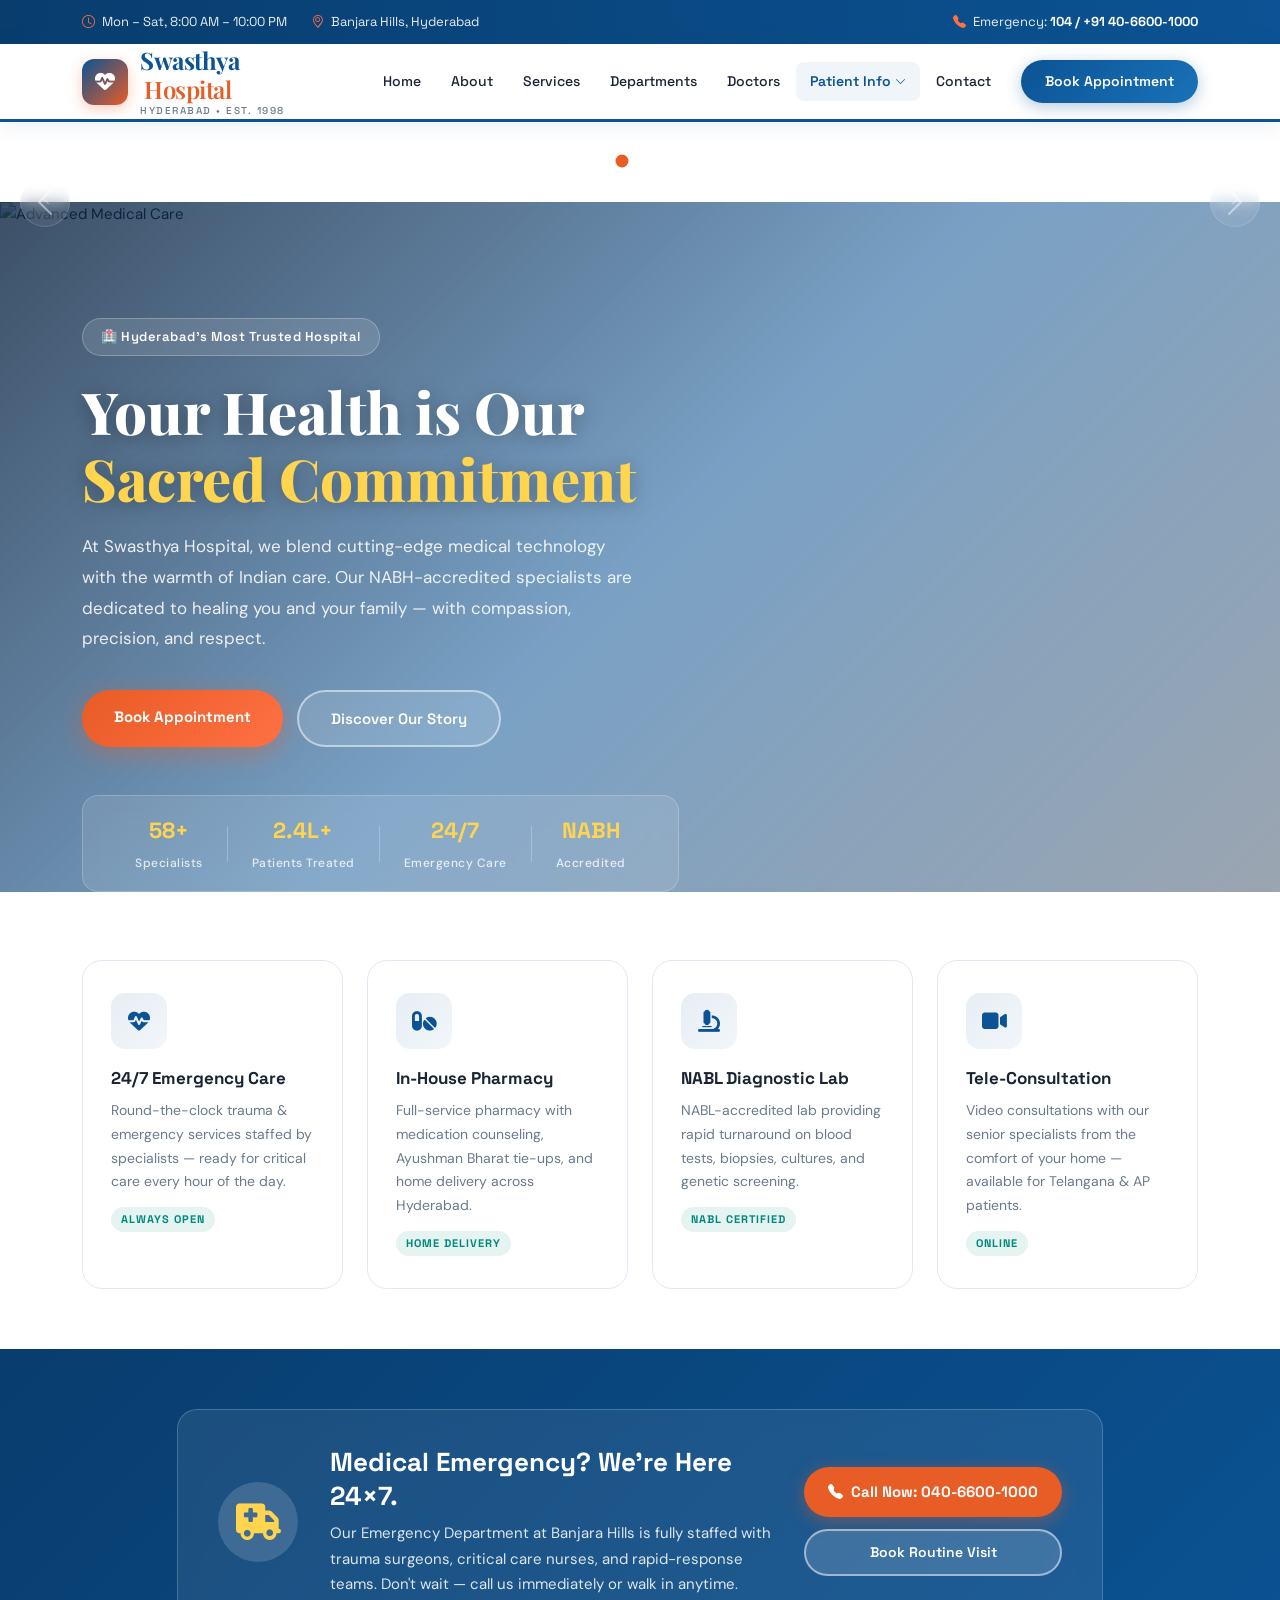
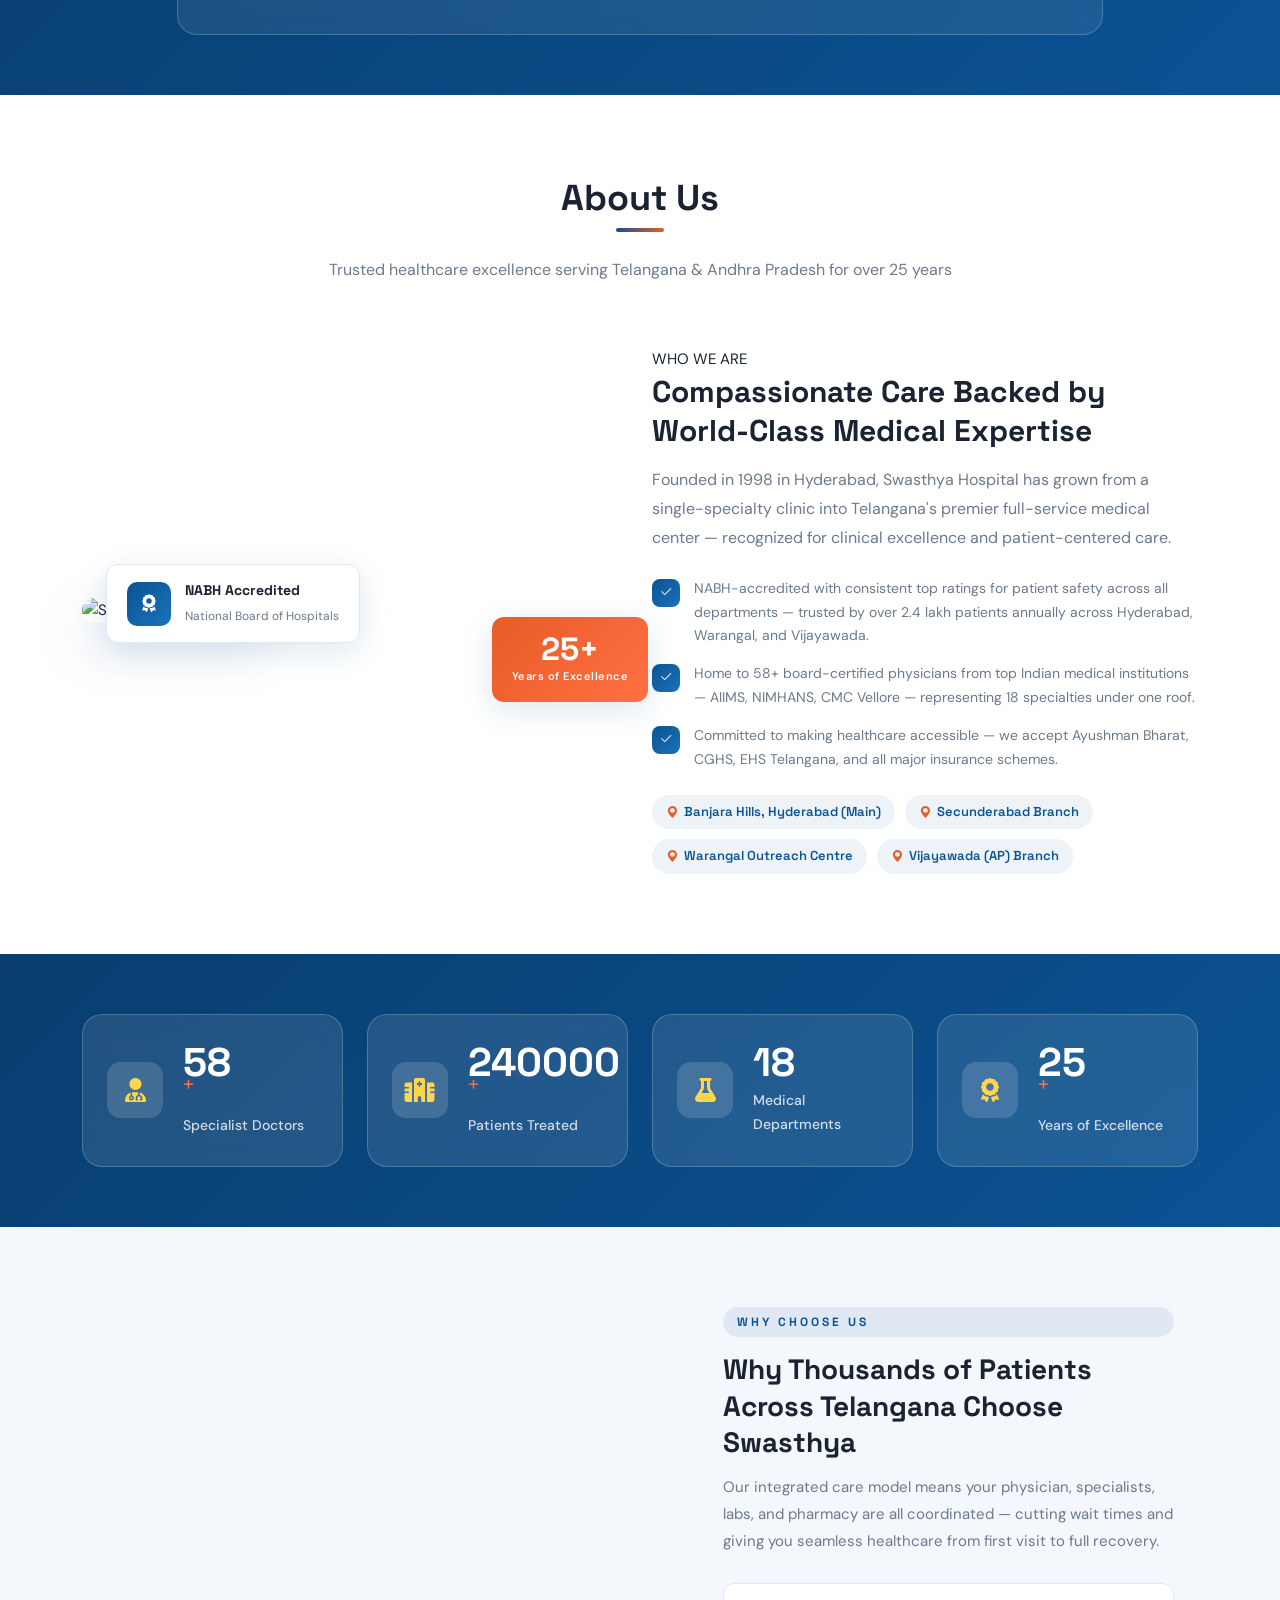
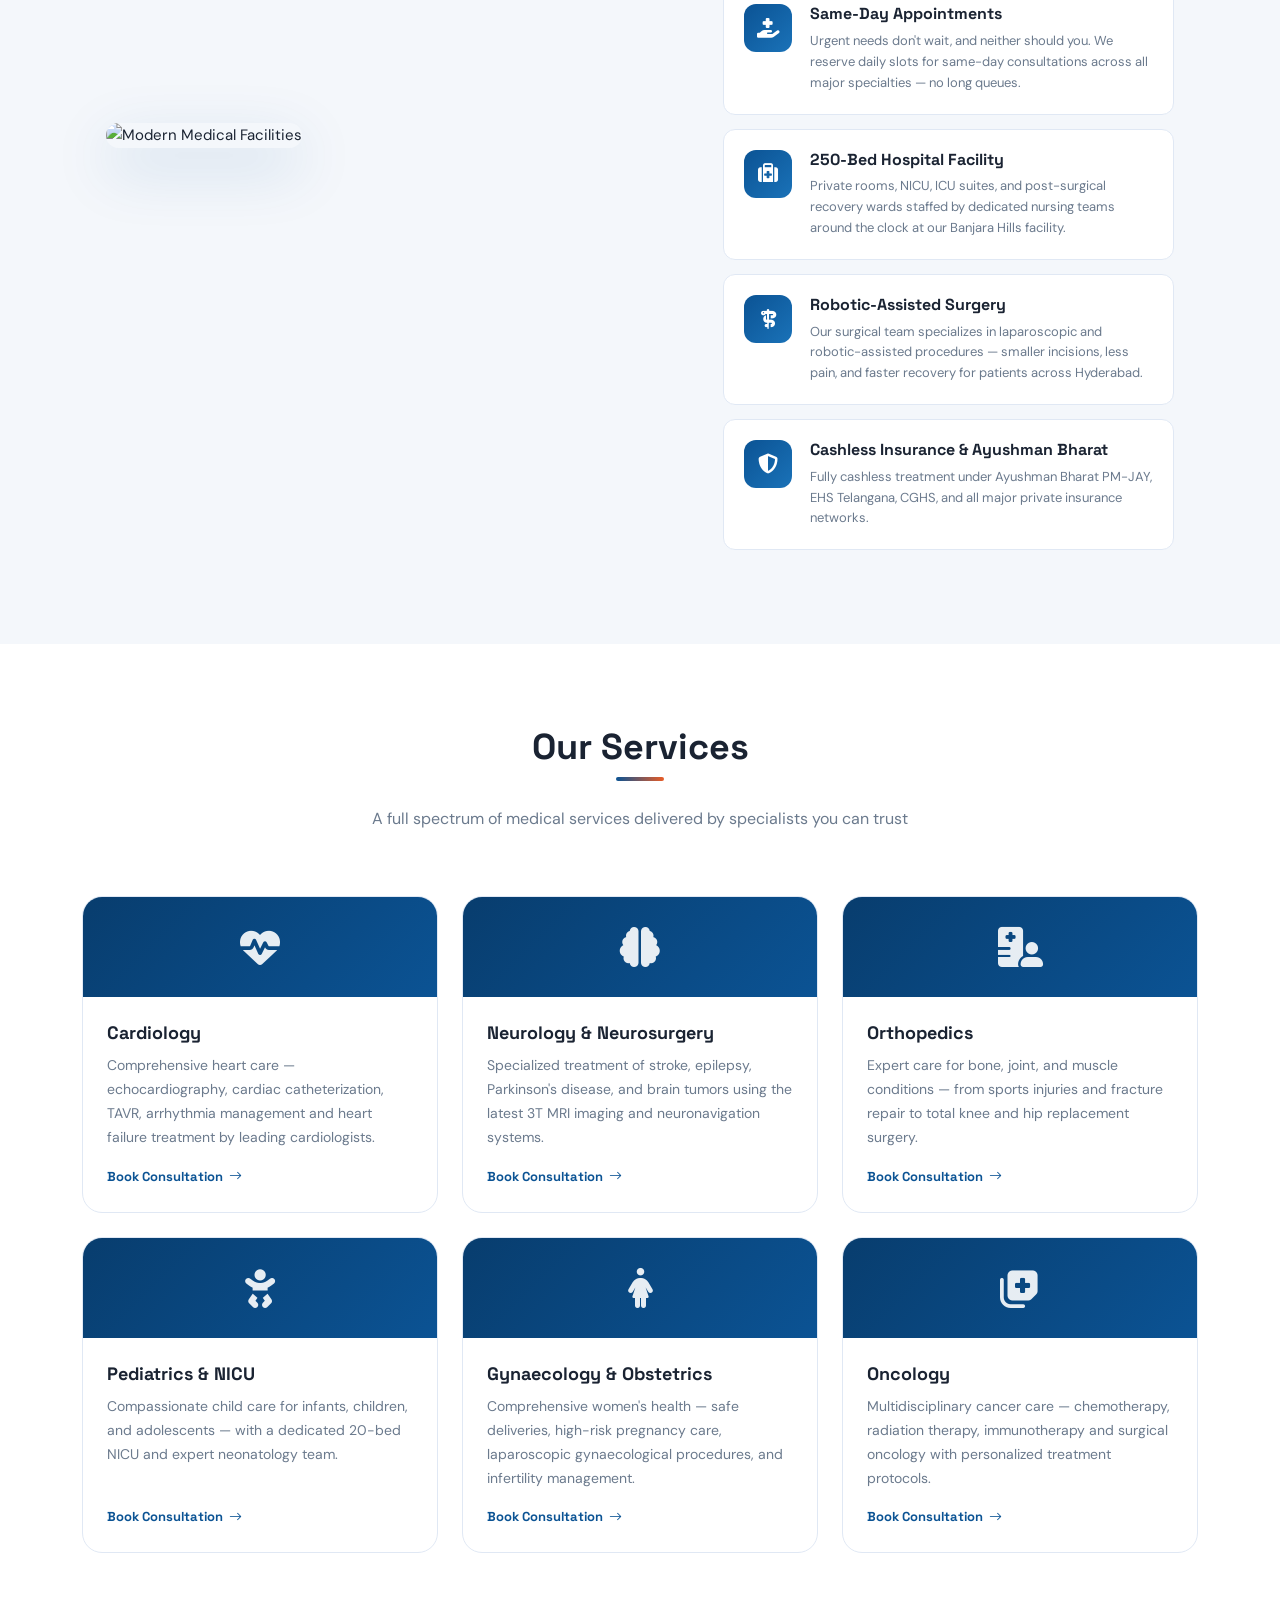
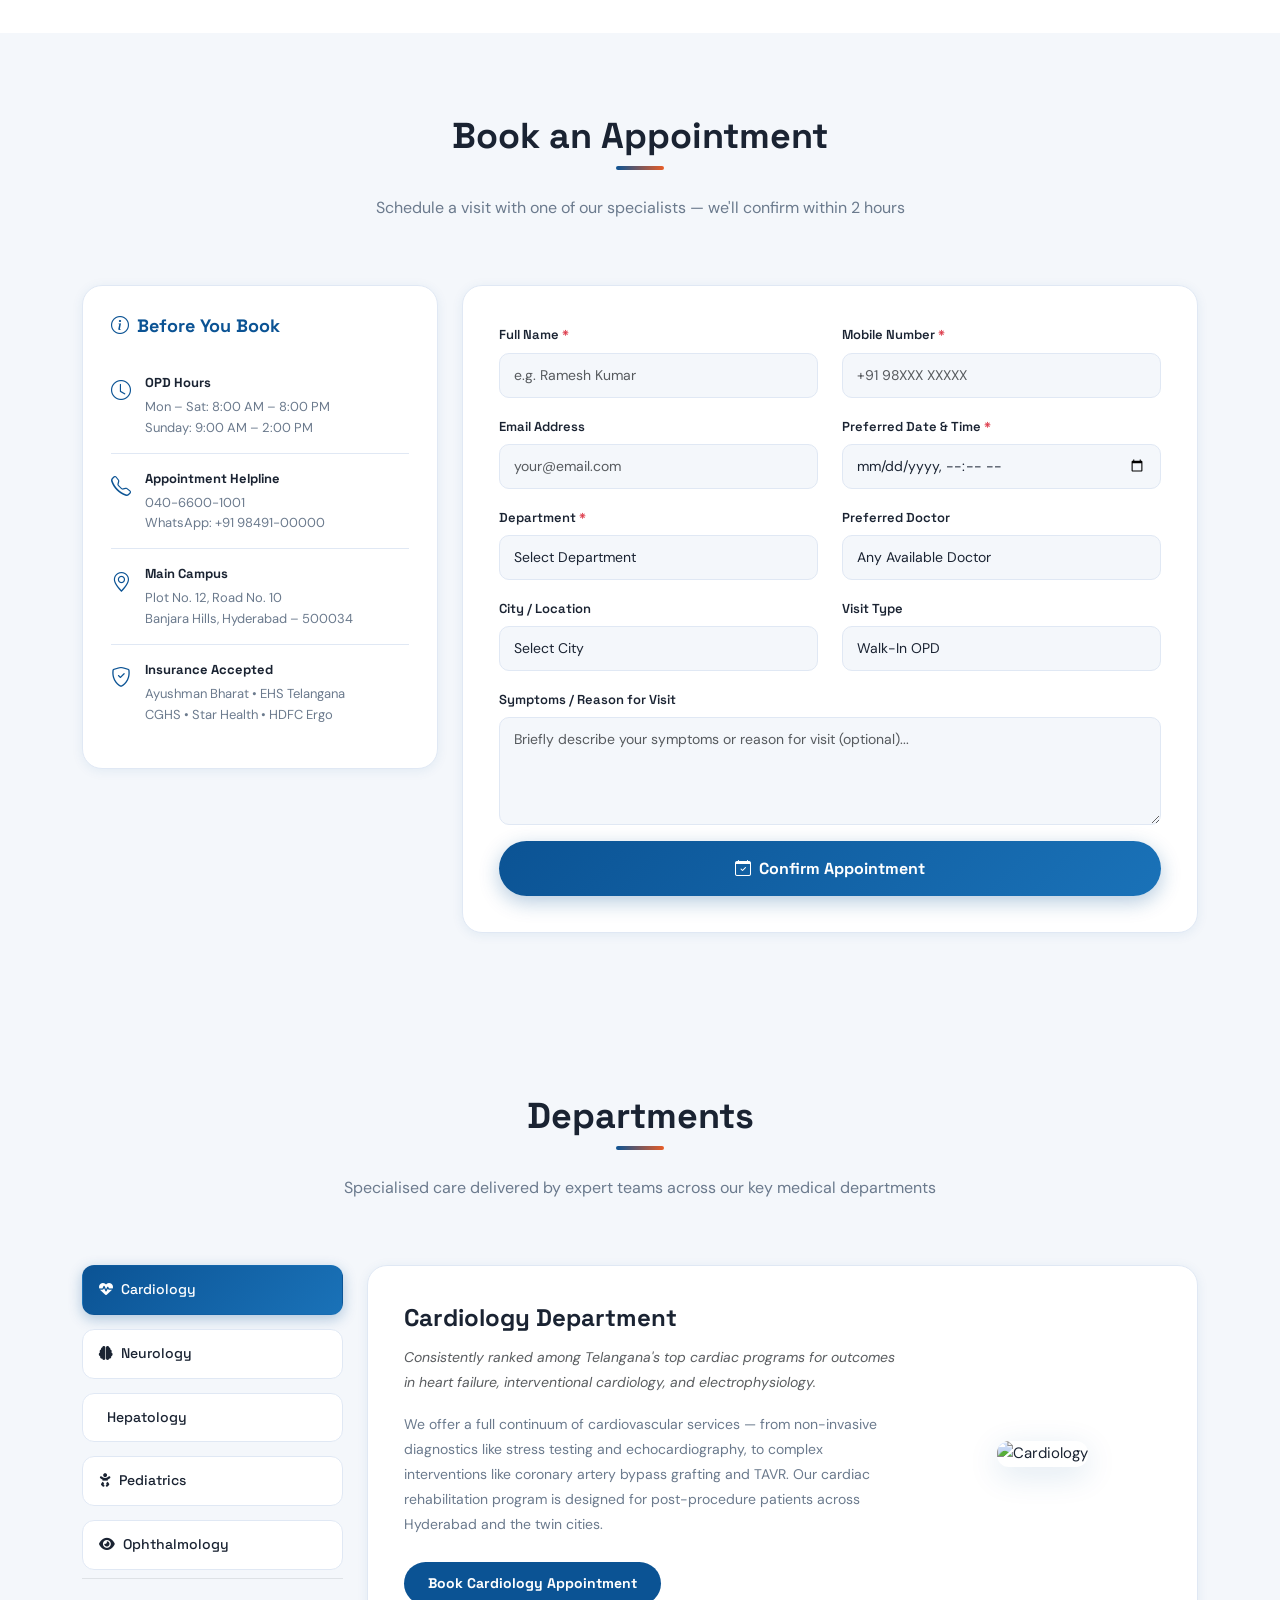
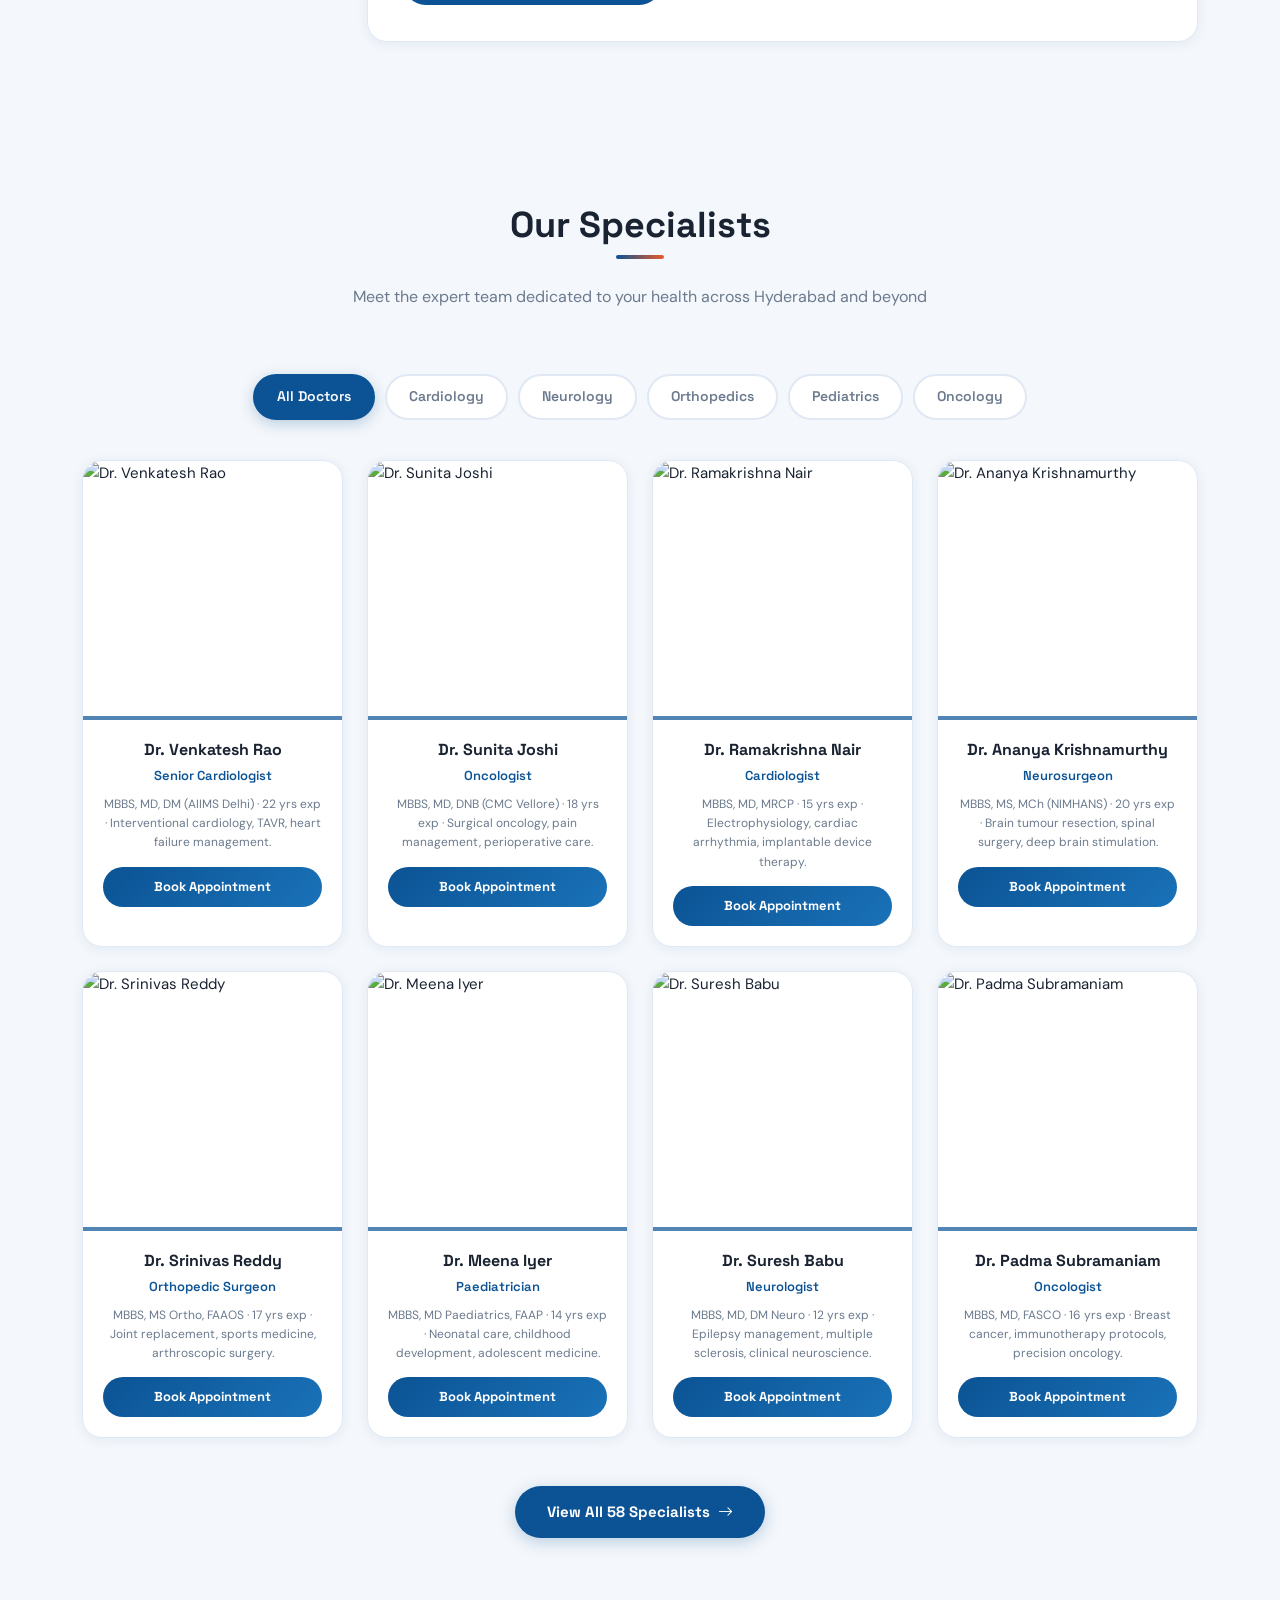
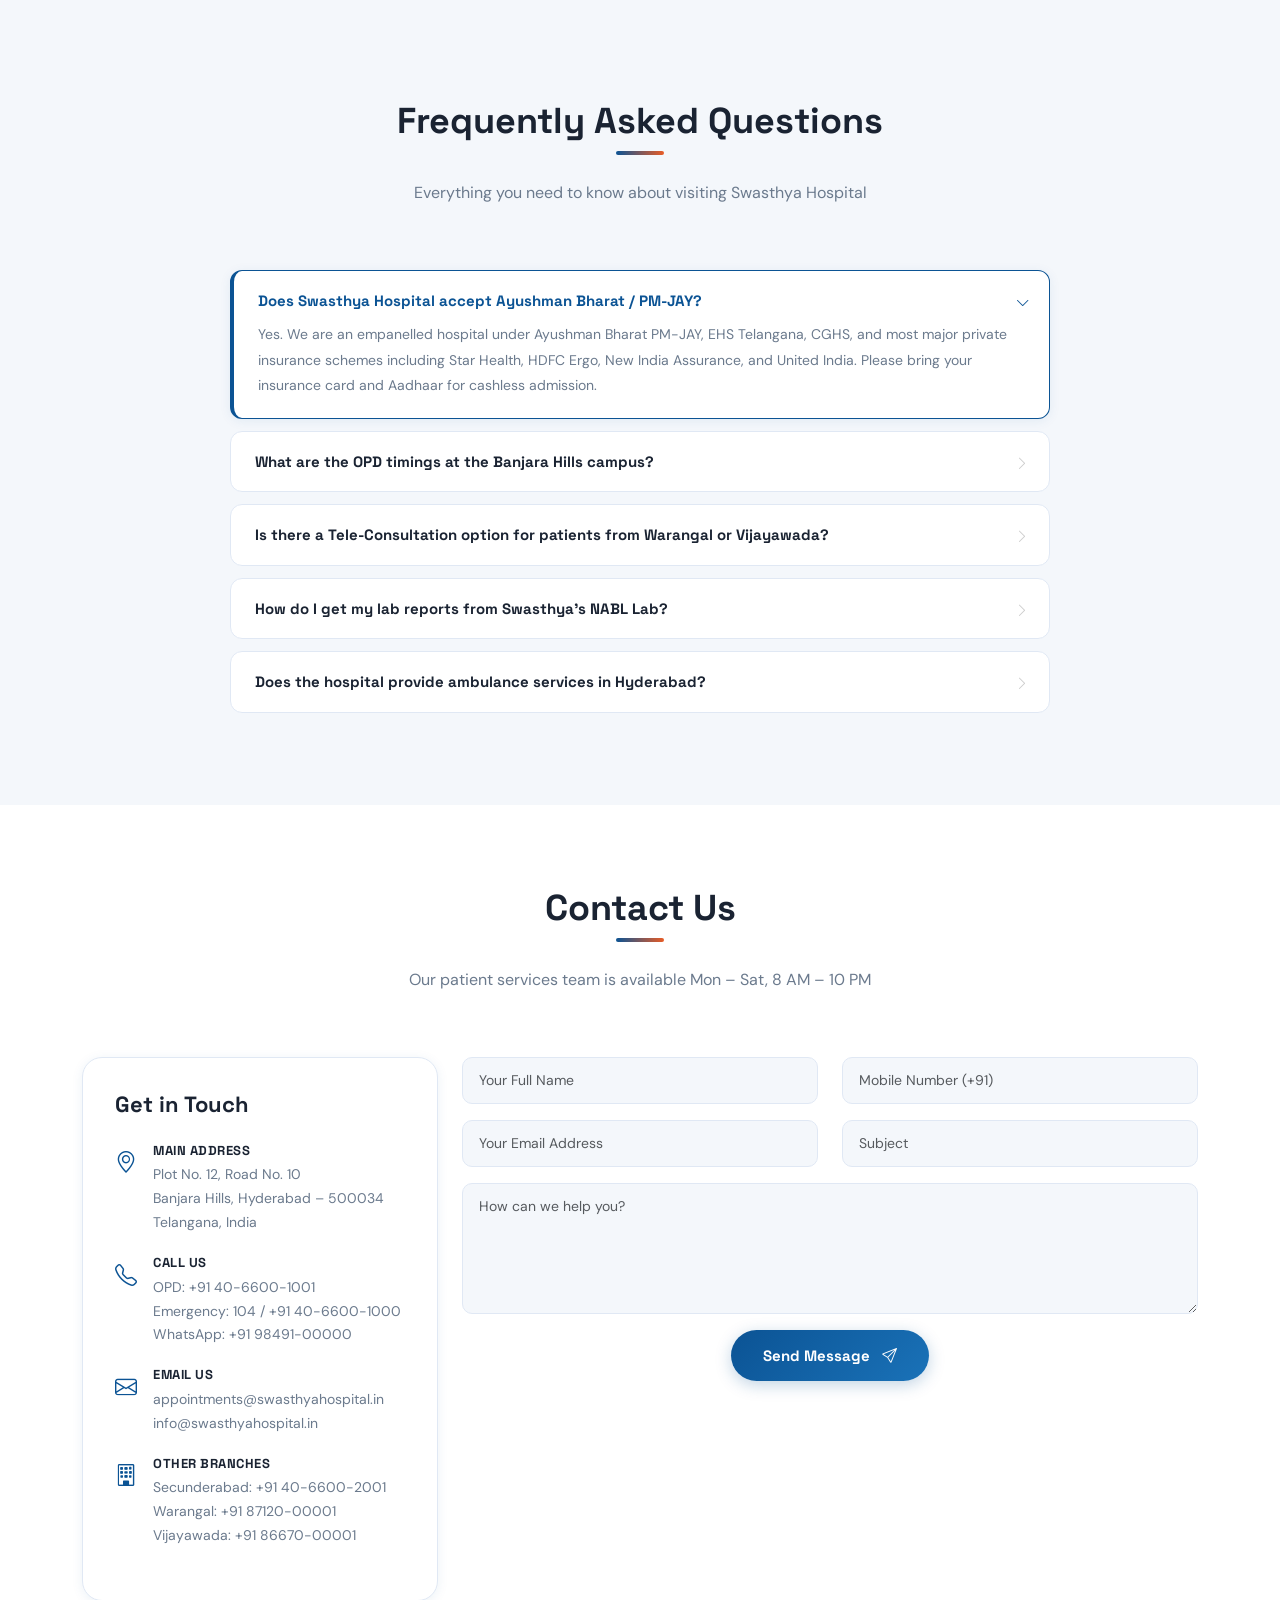
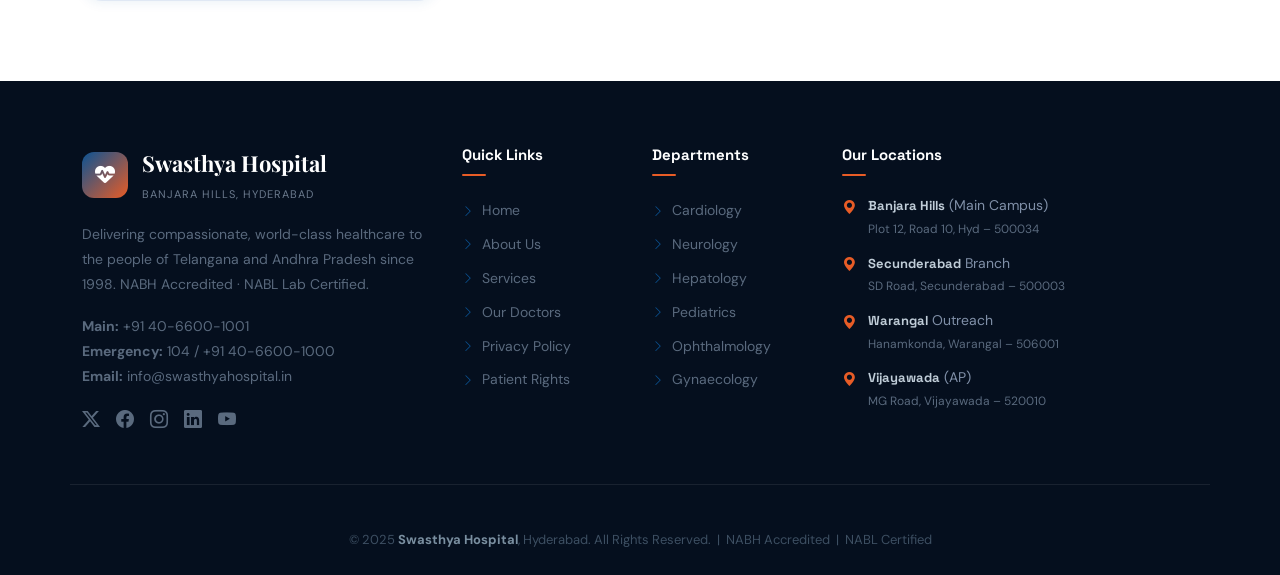
==== commit 6deaf98f: "Rename index .html to index.html" ====
--- a/index.html
+++ b/index.html
@@ -1,910 +1,1057 @@
-<!DOCTYPE html>
-<html lang="en">
-<head>
-  <meta charset="utf-8">
-  <meta content="width=device-width, initial-scale=1.0" name="viewport">
-  <title>Medicio - Advanced Healthcare & Medical Services</title>
-  <meta name="description" content="Medicio provides world-class healthcare with expert doctors across Cardiology, Neurology, Pediatrics, and more. Book your appointment today.">
-
-  <!-- Fonts -->
-  <link href="https://fonts.googleapis.com/css2?family=Roboto:wght@300;400;500;700&family=Poppins:wght@300;400;500;600;700&family=Raleway:wght@400;500;600;700;800&display=swap" rel="stylesheet">
-
-  <!-- Vendor CSS -->
-  <link href="https://cdn.jsdelivr.net/npm/bootstrap@5.3.3/dist/css/bootstrap.min.css" rel="stylesheet">
-  <link href="https://cdn.jsdelivr.net/npm/bootstrap-icons@1.11.3/font/bootstrap-icons.css" rel="stylesheet">
-  <link href="https://cdn.jsdelivr.net/npm/aos@2.3.4/dist/aos.css" rel="stylesheet">
-  <link href="https://cdn.jsdelivr.net/npm/swiper@11/swiper-bundle.min.css" rel="stylesheet">
-  <link href="https://cdnjs.cloudflare.com/ajax/libs/glightbox/3.3.0/css/glightbox.min.css" rel="stylesheet">
-  <link href="https://cdnjs.cloudflare.com/ajax/libs/font-awesome/6.5.0/css/all.min.css" rel="stylesheet">
-
-  <!-- Main CSS -->
-  <link href="style.css" rel="stylesheet">
-</head>
-<body class="index-page">
-
-<!-- ===== HEADER ===== -->
-<header id="header" class="header sticky-top">
-  <div class="topbar d-flex align-items-center">
-    <div class="container d-flex justify-content-center justify-content-md-between">
-      <div class="d-none d-md-flex align-items-center">
-        <i class="bi bi-clock me-1"></i> Monday – Saturday, 8:00 AM to 10:00 PM
-      </div>
-      <div class="d-flex align-items-center">
-        <i class="bi bi-telephone me-1"></i> Emergency Helpline: +1 (800) 555-0199
-      </div>
-    </div>
-  </div>
-
-  <div class="branding d-flex align-items-center">
-    <div class="container position-relative d-flex align-items-center justify-content-end">
-      <a href="index.html" class="logo d-flex align-items-center me-auto">
-        <h1 class="sitename" style="font-size:28px;font-weight:700;color:#2487ce;font-family:'Raleway',sans-serif;margin:0;">
-          <i class="fas fa-heartbeat me-2" style="font-size:22px;"></i>Medicio
-        </h1>
-      </a>
-
-      <nav id="navmenu" class="navmenu">
-        <ul>
-          <li><a href="#hero" class="active">Home</a></li>
-          <li><a href="#about">About</a></li>
-          <li><a href="#services">Services</a></li>
-          <li><a href="#tabs">Departments</a></li>
-          <li><a href="#doctors">Doctors</a></li>
-          <li class="dropdown">
-            <a href="#"><span>Patient Info</span> <i class="bi bi-chevron-down toggle-dropdown"></i></a>
-            <ul>
-              <li><a href="#">Insurance & Billing</a></li>
-              <li class="dropdown">
-                <a href="#"><span>Resources</span> <i class="bi bi-chevron-down toggle-dropdown"></i></a>
-                <ul>
-                  <li><a href="#">Patient Portal</a></li>
-                  <li><a href="#">Medical Records</a></li>
-                  <li><a href="#">Lab Results</a></li>
-                  <li><a href="#">Prescription Refills</a></li>
-                  <li><a href="#">Health Library</a></li>
-                </ul>
-              </li>
-              <li><a href="#">Visiting Hours</a></li>
-              <li><a href="#">Parking & Directions</a></li>
-              <li><a href="#">FAQs</a></li>
-            </ul>
-          </li>
-          <li><a href="#contact">Contact</a></li>
-        </ul>
-        <i class="mobile-nav-toggle d-xl-none bi bi-list"></i>
-      </nav>
-
-      <a class="cta-btn" href="#appointment">Book Appointment</a>
-    </div>
-  </div>
-</header>
-
-<main class="main">
-
-  <!-- ===== HERO ===== -->
-  <section id="hero" class="hero section">
-    <div id="hero-carousel" class="carousel slide carousel-fade" data-bs-ride="carousel" data-bs-interval="5500">
-
-      <div class="carousel-item active">
-        <img src="https://images.unsplash.com/photo-1587351021759-3e566b6af7cc?w=1600&q=80&auto=format&fit=crop" alt="Advanced Medical Care">
-        <div class="container">
-          <h2>Your Health, Our Commitment</h2>
-          <p>At Medicio, we combine cutting-edge medical technology with compassionate care. Our board-certified specialists are dedicated to diagnosing, treating, and preventing illness — so you and your family can live healthier, longer lives.</p>
-          <a href="#about" class="btn-get-started">Discover Our Story</a>
-          <a href="#appointment" class="btn-get-started ms-3" style="background:transparent;border:2px solid #fff;">Book Appointment</a>
-        </div>
-      </div>
-
-      <div class="carousel-item">
-        <img src="https://images.unsplash.com/photo-1551076805-e1869033e561?w=1600&q=80&auto=format&fit=crop" alt="Expert Specialist Team">
-        <div class="container">
-          <h2>Expert Specialists, Exceptional Results</h2>
-          <p>From cardiology to neurosurgery, our multidisciplinary team of over 50 specialists brings decades of experience to every patient interaction. We use evidence-based protocols to deliver the highest standard of medical care available.</p>
-          <a href="#doctors" class="btn-get-started">Meet Our Doctors</a>
-        </div>
-      </div>
-
-      <div class="carousel-item">
-        <img src="https://images.unsplash.com/photo-1519494026892-80bbd2d6fd0d?w=1600&q=80&auto=format&fit=crop" alt="State-of-the-Art Facilities">
-        <div class="container">
-          <h2>State-of-the-Art Medical Facilities</h2>
-          <p>Our hospital features the latest diagnostic imaging, robotic-assisted surgery suites, and a fully equipped intensive care unit — all designed to give you the best possible outcome from the moment you arrive through your full recovery.</p>
-          <a href="#services" class="btn-get-started">Explore Our Services</a>
-        </div>
-      </div>
-
-      <a class="carousel-control-prev" href="#hero-carousel" role="button" data-bs-slide="prev">
-        <span class="carousel-control-prev-icon bi bi-chevron-left" aria-hidden="true"></span>
-      </a>
-      <a class="carousel-control-next" href="#hero-carousel" role="button" data-bs-slide="next">
-        <span class="carousel-control-next-icon bi bi-chevron-right" aria-hidden="true"></span>
-      </a>
-      <ol class="carousel-indicators"></ol>
-    </div>
-  </section>
-
-  <!-- ===== FEATURED SERVICES ===== -->
-  <section id="featured-services" class="featured-services section">
-    <div class="container">
-      <div class="row gy-4">
-
-        <div class="col-xl-3 col-md-6 d-flex" data-aos="fade-up" data-aos-delay="100">
-          <div class="service-item position-relative">
-            <div class="icon"><i class="fas fa-heartbeat icon"></i></div>
-            <h4><a href="#services" class="stretched-link">Emergency Care</a></h4>
-            <p>Round-the-clock emergency services staffed by trauma specialists — ready for critical care 24 hours a day, 7 days a week.</p>
-          </div>
-        </div>
-
-        <div class="col-xl-3 col-md-6 d-flex" data-aos="fade-up" data-aos-delay="200">
-          <div class="service-item position-relative">
-            <div class="icon"><i class="fas fa-pills icon"></i></div>
-            <h4><a href="#services" class="stretched-link">Pharmacy Services</a></h4>
-            <p>On-site full-service pharmacy with medication counseling, prescription management, and home delivery options.</p>
-          </div>
-        </div>
-
-        <div class="col-xl-3 col-md-6 d-flex" data-aos="fade-up" data-aos-delay="300">
-          <div class="service-item position-relative">
-            <div class="icon"><i class="fas fa-thermometer icon"></i></div>
-            <h4><a href="#services" class="stretched-link">Diagnostic Lab</a></h4>
-            <p>Accredited clinical laboratory providing rapid turnaround on blood work, biopsies, cultures, and genetic testing.</p>
-          </div>
-        </div>
-
-        <div class="col-xl-3 col-md-6 d-flex" data-aos="fade-up" data-aos-delay="400">
-          <div class="service-item position-relative">
-            <div class="icon"><i class="fas fa-dna icon"></i></div>
-            <h4><a href="#services" class="stretched-link">Genetic Screening</a></h4>
-            <p>Advanced genomic testing and personalized medicine consultations to identify hereditary risks and guide prevention strategies.</p>
-          </div>
-        </div>
-
-      </div>
-    </div>
-  </section>
-
-  <!-- ===== CALL TO ACTION ===== -->
-  <section id="call-to-action" class="call-to-action section accent-background">
-    <div class="container">
-      <div class="row justify-content-center" data-aos="zoom-in" data-aos-delay="100">
-        <div class="col-xl-10">
-          <div class="text-center">
-            <h3>Medical Emergency? We're Here 24/7.</h3>
-            <p>Don't wait when it matters most. Our emergency department is fully staffed around the clock with trauma surgeons, critical care nurses, and rapid-response teams. Walk in or call our emergency line immediately — we're always ready.</p>
-            <a class="cta-btn" href="tel:+18005550199">Call Emergency Line Now</a>
-            <a class="cta-btn ms-3" href="#appointment" style="background:#fff;color:#2487ce;">Book a Routine Visit</a>
-          </div>
-        </div>
-      </div>
-    </div>
-  </section>
-
-  <!-- ===== ABOUT ===== -->
-  <section id="about" class="about section">
-    <div class="container section-title" data-aos="fade-up">
-      <h2>About Us</h2>
-      <p>Trusted healthcare excellence serving our community for over 30 years</p>
-    </div>
-
-    <div class="container">
-      <div class="row gy-4">
-        <div class="col-lg-6 position-relative align-self-start" data-aos="fade-up" data-aos-delay="100">
-          <img src="https://images.unsplash.com/photo-1612349317150-e413f6a5b16d?w=800&q=80&auto=format&fit=crop" class="img-fluid" alt="Medicio Medical Team" style="border-radius:8px;width:100%;">
-          <a href="https://www.youtube.com/watch?v=Y7f98aduVJ8" class="glightbox pulsating-play-btn"></a>
-        </div>
-        <div class="col-lg-6 content" data-aos="fade-up" data-aos-delay="200">
-          <h3>Compassionate Care Backed by World-Class Medical Expertise</h3>
-          <p class="fst-italic">Founded in 1993, Medicio has grown from a single-specialty clinic into a full-service medical center, recognized nationally for clinical excellence and patient-centered care.</p>
-          <ul>
-            <li><i class="bi bi-check2-all"></i> <span>Accredited by the Joint Commission with consistent top ratings for patient safety and quality of care across all departments.</span></li>
-            <li><i class="bi bi-check2-all"></i> <span>Home to over 50 board-certified physicians representing 18 medical specialties, providing integrated care under one roof.</span></li>
-            <li><i class="bi bi-check2-all"></i> <span>Committed to medical innovation — our research division has contributed to 12 published clinical trials and 3 patented treatment protocols over the past decade.</span></li>
-          </ul>
-          <p>We believe that great healthcare begins with listening. Every patient receives a personalized care plan developed in collaboration with their doctor, ensuring that treatment decisions align with your values, lifestyle, and long-term health goals.</p>
-        </div>
-      </div>
-    </div>
-  </section>
-
-  <!-- ===== STATS ===== -->
-  <section id="stats" class="stats section">
-    <div class="container" data-aos="fade-up" data-aos-delay="100">
-      <div class="row gy-4">
-
-        <div class="col-lg-3 col-md-6">
-          <div class="stats-item d-flex align-items-center w-100 h-100">
-            <i class="fas fa-user-md flex-shrink-0"></i>
-            <div>
-              <span data-purecounter-start="0" data-purecounter-end="52" data-purecounter-duration="1" class="purecounter">52</span>
-              <p>Specialist Doctors</p>
-            </div>
-          </div>
-        </div>
-
-        <div class="col-lg-3 col-md-6">
-          <div class="stats-item d-flex align-items-center w-100 h-100">
-            <i class="far fa-hospital flex-shrink-0"></i>
-            <div>
-              <span data-purecounter-start="0" data-purecounter-end="18" data-purecounter-duration="1" class="purecounter">18</span>
-              <p>Medical Departments</p>
-            </div>
-          </div>
-        </div>
-
-        <div class="col-lg-3 col-md-6">
-          <div class="stats-item d-flex align-items-center w-100 h-100">
-            <i class="fas fa-flask flex-shrink-0"></i>
-            <div>
-              <span data-purecounter-start="0" data-purecounter-end="12" data-purecounter-duration="1" class="purecounter">12</span>
-              <p>Research Labs</p>
-            </div>
-          </div>
-        </div>
-
-        <div class="col-lg-3 col-md-6">
-          <div class="stats-item d-flex align-items-center w-100 h-100">
-            <i class="fas fa-award flex-shrink-0"></i>
-            <div>
-              <span data-purecounter-start="0" data-purecounter-end="47" data-purecounter-duration="1" class="purecounter">47</span>
-              <p>National Awards</p>
-            </div>
-          </div>
-        </div>
-
-      </div>
-    </div>
-  </section>
-
-  <!-- ===== FEATURES ===== -->
-  <section id="features" class="features section">
-    <div class="container">
-      <div class="row justify-content-around gy-4">
-        <div class="features-image col-lg-6" data-aos="fade-up" data-aos-delay="100">
-          <img src="https://images.unsplash.com/photo-1516549655169-df83a0774514?w=800&q=80&auto=format&fit=crop" alt="Modern Medical Facilities" style="border-radius:8px;width:100%;max-height:500px;object-fit:cover;">
-        </div>
-        <div class="col-lg-5 d-flex flex-column justify-content-center" data-aos="fade-up" data-aos-delay="200">
-          <h3>Why Thousands of Patients Choose Medicio Each Year</h3>
-          <p>Our integrated care model means your primary physician, specialists, labs, and pharmacy are all coordinated — reducing errors, cutting wait times, and giving you a seamless healthcare experience from first visit to full recovery.</p>
-
-          <div class="icon-box d-flex position-relative" data-aos="fade-up" data-aos-delay="300">
-            <i class="fa-solid fa-hand-holding-medical flex-shrink-0"></i>
-            <div>
-              <h4><a href="#appointment" class="stretched-link">Same-Day Appointments</a></h4>
-              <p>Urgent medical needs don't wait, and neither should you. We reserve daily slots for same-day consultations across all major specialties.</p>
-            </div>
-          </div>
-
-          <div class="icon-box d-flex position-relative" data-aos="fade-up" data-aos-delay="400">
-            <i class="fa-solid fa-suitcase-medical flex-shrink-0"></i>
-            <div>
-              <h4><a href="#services" class="stretched-link">Comprehensive Inpatient Care</a></h4>
-              <p>Our 200-bed hospital facility offers private rooms, ICU suites, and post-surgical recovery wards staffed by dedicated nursing teams around the clock.</p>
-            </div>
-          </div>
-
-          <div class="icon-box d-flex position-relative" data-aos="fade-up" data-aos-delay="500">
-            <i class="fa-solid fa-staff-snake flex-shrink-0"></i>
-            <div>
-              <h4><a href="#services" class="stretched-link">Minimally Invasive Surgery</a></h4>
-              <p>Our surgical team specializes in laparoscopic and robotic-assisted procedures — meaning smaller incisions, less pain, and faster recovery times for you.</p>
-            </div>
-          </div>
-
-          <div class="icon-box d-flex position-relative" data-aos="fade-up" data-aos-delay="600">
-            <i class="fa-solid fa-lungs flex-shrink-0"></i>
-            <div>
-              <h4><a href="#services" class="stretched-link">Pulmonary & Respiratory Care</a></h4>
-              <p>From chronic asthma management to advanced COPD therapy, our pulmonology unit provides comprehensive breathing assessments and ongoing treatment plans.</p>
-            </div>
-          </div>
-
-        </div>
-      </div>
-    </div>
-  </section>
-
-  <!-- ===== SERVICES ===== -->
-  <section id="services" class="services section">
-    <div class="container section-title" data-aos="fade-up">
-      <h2>Our Services</h2>
-      <p>A full spectrum of medical services delivered by specialists you can trust</p>
-    </div>
-
-    <div class="container">
-      <div class="row gy-4">
-
-        <div class="col-lg-4 col-md-6" data-aos="fade-up" data-aos-delay="100">
-          <div class="service-item position-relative">
-            <div class="icon"><i class="fas fa-heartbeat"></i></div>
-            <a href="#" class="stretched-link"><h3>Cardiology</h3></a>
-            <p>Comprehensive heart care including echocardiography, cardiac catheterization, arrhythmia management, and heart failure treatment by leading cardiologists.</p>
-          </div>
-        </div>
-
-        <div class="col-lg-4 col-md-6" data-aos="fade-up" data-aos-delay="200">
-          <div class="service-item position-relative">
-            <div class="icon"><i class="fas fa-pills"></i></div>
-            <a href="#" class="stretched-link"><h3>Oncology</h3></a>
-            <p>A multidisciplinary cancer care program offering chemotherapy, radiation therapy, immunotherapy, and surgical oncology with personalized treatment plans.</p>
-          </div>
-        </div>
-
-        <div class="col-lg-4 col-md-6" data-aos="fade-up" data-aos-delay="300">
-          <div class="service-item position-relative">
-            <div class="icon"><i class="fas fa-hospital-user"></i></div>
-            <a href="#" class="stretched-link"><h3>Orthopedics</h3></a>
-            <p>Expert care for bone, joint, and muscle conditions — from sports injuries and fracture repair to total knee and hip replacement surgery.</p>
-          </div>
-        </div>
-
-        <div class="col-lg-4 col-md-6" data-aos="fade-up" data-aos-delay="400">
-          <div class="service-item position-relative">
-            <div class="icon"><i class="fas fa-dna"></i></div>
-            <a href="#" class="stretched-link"><h3>Neurology & Neurosurgery</h3></a>
-            <p>Specialized diagnosis and treatment of neurological conditions including stroke, epilepsy, Parkinson's disease, and brain tumors using the latest imaging and surgical techniques.</p>
-          </div>
-        </div>
-
-        <div class="col-lg-4 col-md-6" data-aos="fade-up" data-aos-delay="500">
-          <div class="service-item position-relative">
-            <div class="icon"><i class="fas fa-wheelchair"></i></div>
-            <a href="#" class="stretched-link"><h3>Physical Rehabilitation</h3></a>
-            <p>Structured rehabilitation programs for post-surgical recovery, stroke rehabilitation, and chronic pain management, delivered by certified physical and occupational therapists.</p>
-          </div>
-        </div>
-
-        <div class="col-lg-4 col-md-6" data-aos="fade-up" data-aos-delay="600">
-          <div class="service-item position-relative">
-            <div class="icon"><i class="fas fa-notes-medical"></i></div>
-            <a href="#" class="stretched-link"><h3>Preventive Medicine</h3></a>
-            <p>Annual wellness exams, health risk screenings, vaccination programs, and lifestyle counseling designed to keep you healthy and catch problems before they develop.</p>
-          </div>
-        </div>
-
-      </div>
-    </div>
-  </section>
-
-  <!-- ===== APPOINTMENT ===== -->
-  <!-- <section id="appointment" class="appointment section light-background">
-    <div class="container section-title" data-aos="fade-up">
-      <h2>Book an Appointment</h2>
-      <p>Schedule a visit with one of our specialists — we'll confirm your appointment within 2 hours</p>
-    </div>
-
-    <div class="container" data-aos="fade-up" data-aos-delay="100">
-      <form id="appointmentForm" role="form" class="php-email-form">
-        <div class="row">
-          <div class="col-md-4 form-group">
-            <input type="text" name="name" class="form-control" placeholder="Full Name" required>
-          </div>
-          <div class="col-md-4 form-group mt-3 mt-md-0">
-            <input type="email" class="form-control" name="email" placeholder="Email Address" required>
-          </div>
-          <div class="col-md-4 form-group mt-3 mt-md-0">
-            <input type="tel" class="form-control" name="phone" placeholder="Phone Number" required>
-          </div>
-        </div>
-        <div class="row mt-3">
-          <div class="col-md-4 form-group">
-            <input type="datetime-local" name="date" class="form-control" required>
-          </div>
-          <div class="col-md-4 form-group mt-3 mt-md-0">
-            <select name="department" class="form-select" required>
-              <option value="">Select Department</option>
-              <option>Cardiology</option>
-              <option>Neurology & Neurosurgery</option>
-              <option>Hepatology & Gastroenterology</option>
-              <option>Pediatrics</option>
-              <option>Ophthalmology</option>
-              <option>Orthopedics</option>
-              <option>Oncology</option>
-              <option>Physical Rehabilitation</option>
-            </select>
-          </div>
-          <div class="col-md-4 form-group mt-3 mt-md-0">
-            <select name="doctor" class="form-select">
-              <option value="">Select Doctor (Optional)</option>
-              <option>Dr. Walter White – Cardiology</option>
-              <option>Dr. Sarah Johnson – Anesthesiology</option>
-              <option>Dr. William Anderson – Cardiology</option>
-              <option>Dr. Amanda Jepson – Neurosurgery</option>
-              <option>Dr. James Carter – Orthopedics</option>
-              <option>Dr. Priya Nair – Pediatrics</option>
-            </select>
-          </div>
-        </div>
-        <div class="form-group mt-3">
-          <textarea class="form-control" name="message" rows="5" placeholder="Briefly describe your symptoms or reason for visit (optional)"></textarea>
-        </div>
-        <div class="mt-3 text-center">
-          <div class="sent-message" style="display:none;color:#2487ce;font-weight:500;margin-bottom:10px;">Your appointment request has been received. Our team will contact you within 2 hours to confirm. Thank you!</div>
-          <button type="submit">Confirm Appointment</button>
-        </div>
-      </form>
-    </div>
-  </section> -->
-
-  <!-- ===== DEPARTMENTS (TABS) ===== -->
-  <section id="tabs" class="tabs section">
-    <div class="container section-title" data-aos="fade-up">
-      <h2>Departments</h2>
-      <p>Specialized care delivered by expert teams across our key medical departments</p>
-    </div>
-
-    <div class="container" data-aos="fade-up" data-aos-delay="100">
-      <div class="row">
-        <div class="col-lg-3">
-          <ul class="nav nav-tabs flex-column">
-            <li class="nav-item"><a class="nav-link active show" data-bs-toggle="tab" href="#tabs-tab-1">Cardiology</a></li>
-            <li class="nav-item"><a class="nav-link" data-bs-toggle="tab" href="#tabs-tab-2">Neurology</a></li>
-            <li class="nav-item"><a class="nav-link" data-bs-toggle="tab" href="#tabs-tab-3">Hepatology</a></li>
-            <li class="nav-item"><a class="nav-link" data-bs-toggle="tab" href="#tabs-tab-4">Pediatrics</a></li>
-            <li class="nav-item"><a class="nav-link" data-bs-toggle="tab" href="#tabs-tab-5">Ophthalmology</a></li>
-          </ul>
-        </div>
-        <div class="col-lg-9 mt-4 mt-lg-0">
-          <div class="tab-content">
-
-            <div class="tab-pane active show" id="tabs-tab-1">
-              <div class="row">
-                <div class="col-lg-8 details order-2 order-lg-1">
-                  <h3>Cardiology Department</h3>
-                  <p class="fst-italic">Our Cardiology Department is consistently ranked among the top cardiac programs in the region for outcomes in heart failure, interventional cardiology, and electrophysiology.</p>
-                  <p>We offer a full continuum of cardiovascular services — from non-invasive diagnostics such as stress testing and echocardiography, to complex interventions like coronary artery bypass grafting and transcatheter aortic valve replacement (TAVR). Our cardiac rehabilitation program helps patients recover faster and reduce the risk of future cardiac events through structured exercise, nutrition counseling, and medical monitoring.</p>
-                </div>
-                <div class="col-lg-4 text-center order-1 order-lg-2">
-                  <img src="https://images.unsplash.com/photo-1628348068343-c6a848d2b6dd?w=400&q=80&auto=format&fit=crop" alt="Cardiology" class="img-fluid" style="border-radius:8px;">
-                </div>
-              </div>
-            </div>
-
-            <div class="tab-pane" id="tabs-tab-2">
-              <div class="row">
-                <div class="col-lg-8 details order-2 order-lg-1">
-                  <h3>Neurology Department</h3>
-                  <p class="fst-italic">Our neurology team specializes in the diagnosis and management of disorders affecting the brain, spinal cord, and peripheral nervous system.</p>
-                  <p>Conditions treated include stroke, multiple sclerosis, epilepsy, Parkinson's disease, dementia, and neuropathies. We operate a 24/7 stroke response protocol with a dedicated stroke unit, ensuring rapid intervention to minimize neurological damage. Our neurosurgery division handles brain tumors, spinal disc herniation, and deep brain stimulation procedures using state-of-the-art intraoperative imaging and neuronavigation systems.</p>
-                </div>
-                <div class="col-lg-4 text-center order-1 order-lg-2">
-                  <img src="https://images.unsplash.com/photo-1559757148-5c350d0d3c56?w=400&q=80&auto=format&fit=crop" alt="Neurology" class="img-fluid" style="border-radius:8px;">
-                </div>
-              </div>
-            </div>
-
-            <div class="tab-pane" id="tabs-tab-3">
-              <div class="row">
-                <div class="col-lg-8 details order-2 order-lg-1">
-                  <h3>Hepatology & Gastroenterology</h3>
-                  <p class="fst-italic">Our hepatology and gastroenterology unit provides expert care for liver disease, digestive disorders, and gastrointestinal cancers.</p>
-                  <p>Services include advanced endoscopy, colonoscopy, liver biopsy, ERCP, and management of conditions such as cirrhosis, hepatitis B and C, inflammatory bowel disease, and pancreatic disorders. Our liver transplant coordination team works closely with regional transplant centers to evaluate and manage patients awaiting or recovering from liver transplantation, providing continuous specialist support throughout the process.</p>
-                </div>
-                <div class="col-lg-4 text-center order-1 order-lg-2">
-                  <img src="https://images.unsplash.com/photo-1576091160550-2173dba999ef?w=400&q=80&auto=format&fit=crop" alt="Hepatology" class="img-fluid" style="border-radius:8px;">
-                </div>
-              </div>
-            </div>
-
-            <div class="tab-pane" id="tabs-tab-4">
-              <div class="row">
-                <div class="col-lg-8 details order-2 order-lg-1">
-                  <h3>Pediatrics Department</h3>
-                  <p class="fst-italic">Our child-friendly Pediatrics Department provides compassionate, family-centered care for infants, children, and adolescents from birth through age 18.</p>
-                  <p>Our team of board-certified pediatricians and pediatric subspecialists covers general pediatric medicine, neonatology, pediatric cardiology, developmental pediatrics, and adolescent medicine. The department features a dedicated pediatric ward designed to be welcoming and non-intimidating for young patients, with play areas, colorful decor, and family accommodations — because we know a calm child heals faster.</p>
-                </div>
-                <div class="col-lg-4 text-center order-1 order-lg-2">
-                  <img src="https://images.unsplash.com/photo-1576765608535-5f04d1e3f289?w=400&q=80&auto=format&fit=crop" alt="Pediatrics" class="img-fluid" style="border-radius:8px;">
-                </div>
-              </div>
-            </div>
-
-            <div class="tab-pane" id="tabs-tab-5">
-              <div class="row">
-                <div class="col-lg-8 details order-2 order-lg-1">
-                  <h3>Ophthalmology Department</h3>
-                  <p class="fst-italic">Our ophthalmology team delivers comprehensive eye care — from routine vision testing to complex surgical interventions — using the most advanced ophthalmic technology available.</p>
-                  <p>We offer cataract surgery, LASIK and LASEK refractive procedures, glaucoma management, retinal laser therapy, and treatment for conditions including macular degeneration, diabetic retinopathy, and corneal disease. Our optical center provides prescription lenses and contact fittings, and our low vision clinic supports patients with significant vision impairment through assistive devices and lifestyle adaptation programs.</p>
-                </div>
-                <div class="col-lg-4 text-center order-1 order-lg-2">
-                  <img src="https://images.unsplash.com/photo-1518085250887-2f903c200fee?w=400&q=80&auto=format&fit=crop" alt="Ophthalmology" class="img-fluid" style="border-radius:8px;">
-                </div>
-              </div>
-            </div>
-
-          </div>
-        </div>
-      </div>
-    </div>
-  </section>
-
-  <!-- ===== TESTIMONIALS ===== -->
-  <!-- <section id="testimonials" class="testimonials section">
-    <div class="container section-title" data-aos="fade-up">
-      <h2>Patient Testimonials</h2>
-      <p>Hear what our patients say about their experience at Medicio</p>
-    </div>
-
-    <div class="container" data-aos="fade-up" data-aos-delay="100">
-      <div class="swiper init-swiper">
-        <script type="application/json" class="swiper-config">
-        {
-          "loop": true,
-          "speed": 600,
-          "autoplay": { "delay": 5000 },
-          "slidesPerView": "auto",
-          "pagination": { "el": ".swiper-pagination", "type": "bullets", "clickable": true },
-          "breakpoints": {
-            "320": { "slidesPerView": 1, "spaceBetween": 40 },
-            "1200": { "slidesPerView": 3, "spaceBetween": 20 }
-          }
-        }
-        </script>
-        <div class="swiper-wrapper">
-
-          <div class="swiper-slide">
-            <div class="testimonial-item">
-              <p><i class="bi bi-quote quote-icon-left"></i><span>Dr. White and his cardiology team were absolutely exceptional. After my stent procedure, the care and follow-up I received was second to none. I felt informed and supported every step of the way.</span><i class="bi bi-quote quote-icon-right"></i></p>
-              <img src="https://i.pravatar.cc/60?img=11" class="testimonial-img" alt="">
-              <h3>Robert Daniels</h3>
-              <h4>Cardiac Patient</h4>
-            </div>
-          </div>
-
-          <div class="swiper-slide">
-            <div class="testimonial-item">
-              <p><i class="bi bi-quote quote-icon-left"></i><span>Bringing my daughter here for her pediatric check-ups has been a wonderful experience. The staff are warm, patient, and genuinely love what they do. She actually looks forward to her visits now!</span><i class="bi bi-quote quote-icon-right"></i></p>
-              <img src="https://i.pravatar.cc/60?img=5" class="testimonial-img" alt="">
-              <h3>Melissa Torres</h3>
-              <h4>Parent of Patient</h4>
-            </div>
-          </div>
-
-          <div class="swiper-slide">
-            <div class="testimonial-item">
-              <p><i class="bi bi-quote quote-icon-left"></i><span>I had my knee replacement done here and the orthopedic team was brilliant. The physiotherapy follow-up was structured and effective — I was walking without assistance in just 6 weeks.</span><i class="bi bi-quote quote-icon-right"></i></p>
-              <img src="https://i.pravatar.cc/60?img=9" class="testimonial-img" alt="">
-              <h3>David Kim</h3>
-              <h4>Orthopedic Surgery Patient</h4>
-            </div>
-          </div>
-
-          <div class="swiper-slide">
-            <div class="testimonial-item">
-              <p><i class="bi bi-quote quote-icon-left"></i><span>The neurology department here diagnosed my condition after months of uncertainty elsewhere. Dr. Jepson took time to truly understand my symptoms. I finally have answers and a clear treatment plan.</span><i class="bi bi-quote quote-icon-right"></i></p>
-              <img src="https://i.pravatar.cc/60?img=15" class="testimonial-img" alt="">
-              <h3>Angela Reeves</h3>
-              <h4>Neurology Patient</h4>
-            </div>
-          </div>
-
-          <div class="swiper-slide">
-            <div class="testimonial-item">
-              <p><i class="bi bi-quote quote-icon-left"></i><span>From check-in to discharge, every single staff member made me feel like a priority. The facility is spotless, modern, and the online appointment booking made everything so convenient.</span><i class="bi bi-quote quote-icon-right"></i></p>
-              <img src="https://i.pravatar.cc/60?img=22" class="testimonial-img" alt="">
-              <h3>Thomas Nguyen</h3>
-              <h4>General Patient</h4>
-            </div>
-          </div>
-
-        </div>
-        <div class="swiper-pagination"></div>
-      </div>
-    </div>
-  </section> -->
-
-  <!-- ===== DOCTORS ===== -->
-  <section id="doctors" class="doctors section light-background">
-    <div class="container section-title" data-aos="fade-up">
-      <h2>Meet Our Doctors</h2>
-      <p>Board-certified specialists committed to your health and well-being</p>
-    </div>
-
-    <!-- Department Filter -->
-    <div class="container mb-4" data-aos="fade-up" data-aos-delay="50">
-      <div class="doctors-filter text-center">
-        <button class="active" data-filter="all">All Specialists</button>
-        <button data-filter="cardiology">Cardiology</button>
-        <button data-filter="neurology">Neurology</button>
-        <button data-filter="pediatrics">Pediatrics</button>
-        <button data-filter="orthopedics">Orthopedics</button>
-        <button data-filter="oncology">Oncology</button>
-      </div>
-    </div>
-
-    <div class="container">
-      <div class="row gy-4">
-
-        <!-- Doctor 1 -->
-        <div class="col-lg-3 col-md-6 d-flex align-items-stretch" data-aos="fade-up" data-aos-delay="100" data-dept="cardiology">
-          <div class="team-member w-100">
-            <div class="member-img">
-              <img src="https://images.unsplash.com/photo-1537368910025-700350fe46c7?w=400&h=400&q=80&auto=format&fit=crop&crop=face" class="img-fluid" alt="Dr. Walter White">
-              <div class="social">
-                <a href="#" aria-label="Twitter"><i class="bi bi-twitter-x"></i></a>
-                <a href="#" aria-label="Facebook"><i class="bi bi-facebook"></i></a>
-                <a href="#" aria-label="Instagram"><i class="bi bi-instagram"></i></a>
-                <a href="#" aria-label="LinkedIn"><i class="bi bi-linkedin"></i></a>
-              </div>
-            </div>
-            <div class="member-info">
-              <h4>Dr. Walter White</h4>
-              <span>Chief Cardiologist</span>
-              <p class="doctor-bio">MD, FACC · 22 years experience · Interventional cardiology, heart failure management, and cardiac imaging.</p>
-              <a href="#appointment" class="doctor-book-btn">Book Appointment</a>
-            </div>
-          </div>
-        </div>
-
-        <!-- Doctor 2 -->
-        <div class="col-lg-3 col-md-6 d-flex align-items-stretch" data-aos="fade-up" data-aos-delay="200" data-dept="oncology">
-          <div class="team-member w-100">
-            <div class="member-img">
-              <img src="https://images.unsplash.com/photo-1559839734-2b71ea197ec2?w=400&h=400&q=80&auto=format&fit=crop&crop=face" class="img-fluid" alt="Dr. Sarah Johnson">
-              <div class="social">
-                <a href="#" aria-label="Twitter"><i class="bi bi-twitter-x"></i></a>
-                <a href="#" aria-label="Facebook"><i class="bi bi-facebook"></i></a>
-                <a href="#" aria-label="Instagram"><i class="bi bi-instagram"></i></a>
-                <a href="#" aria-label="LinkedIn"><i class="bi bi-linkedin"></i></a>
-              </div>
-            </div>
-            <div class="member-info">
-              <h4>Dr. Sarah Johnson</h4>
-              <span>Oncology & Anesthesiology</span>
-              <p class="doctor-bio">MD, PhD · 18 years experience · Surgical oncology, pain management, and perioperative care coordination.</p>
-              <a href="#appointment" class="doctor-book-btn">Book Appointment</a>
-            </div>
-          </div>
-        </div>
-
-        <!-- Doctor 3 -->
-        <div class="col-lg-3 col-md-6 d-flex align-items-stretch" data-aos="fade-up" data-aos-delay="300" data-dept="cardiology">
-          <div class="team-member w-100">
-            <div class="member-img">
-              <img src="https://images.unsplash.com/photo-1612349317150-e413f6a5b16d?w=400&h=400&q=80&auto=format&fit=crop&crop=face" class="img-fluid" alt="Dr. William Anderson">
-              <div class="social">
-                <a href="#" aria-label="Twitter"><i class="bi bi-twitter-x"></i></a>
-                <a href="#" aria-label="Facebook"><i class="bi bi-facebook"></i></a>
-                <a href="#" aria-label="Instagram"><i class="bi bi-instagram"></i></a>
-                <a href="#" aria-label="LinkedIn"><i class="bi bi-linkedin"></i></a>
-              </div>
-            </div>
-            <div class="member-info">
-              <h4>Dr. William Anderson</h4>
-              <span>Cardiologist</span>
-              <p class="doctor-bio">MD, MRCP · 15 years experience · Electrophysiology, cardiac arrhythmia, and implantable device therapy.</p>
-              <a href="#appointment" class="doctor-book-btn">Book Appointment</a>
-            </div>
-          </div>
-        </div>
-
-        <!-- Doctor 4 -->
-        <div class="col-lg-3 col-md-6 d-flex align-items-stretch" data-aos="fade-up" data-aos-delay="400" data-dept="neurology">
-          <div class="team-member w-100">
-            <div class="member-img">
-              <img src="https://images.unsplash.com/photo-1594824476967-48c8b964273f?w=400&h=400&q=80&auto=format&fit=crop&crop=face" class="img-fluid" alt="Dr. Amanda Jepson">
-              <div class="social">
-                <a href="#" aria-label="Twitter"><i class="bi bi-twitter-x"></i></a>
-                <a href="#" aria-label="Facebook"><i class="bi bi-facebook"></i></a>
-                <a href="#" aria-label="Instagram"><i class="bi bi-instagram"></i></a>
-                <a href="#" aria-label="LinkedIn"><i class="bi bi-linkedin"></i></a>
-              </div>
-            </div>
-            <div class="member-info">
-              <h4>Dr. Amanda Jepson</h4>
-              <span>Neurosurgeon</span>
-              <p class="doctor-bio">MD, FRCS · 20 years experience · Brain tumor resection, spinal surgery, and deep brain stimulation procedures.</p>
-              <a href="#appointment" class="doctor-book-btn">Book Appointment</a>
-            </div>
-          </div>
-        </div>
-
-        <!-- Doctor 5 -->
-        <div class="col-lg-3 col-md-6 d-flex align-items-stretch" data-aos="fade-up" data-aos-delay="100" data-dept="orthopedics">
-          <div class="team-member w-100">
-            <div class="member-img">
-              <img src="https://images.unsplash.com/photo-1622253692010-333f2da6031d?w=400&h=400&q=80&auto=format&fit=crop&crop=face" class="img-fluid" alt="Dr. James Carter">
-              <div class="social">
-                <a href="#" aria-label="Twitter"><i class="bi bi-twitter-x"></i></a>
-                <a href="#" aria-label="Facebook"><i class="bi bi-facebook"></i></a>
-                <a href="#" aria-label="Instagram"><i class="bi bi-instagram"></i></a>
-                <a href="#" aria-label="LinkedIn"><i class="bi bi-linkedin"></i></a>
-              </div>
-            </div>
-            <div class="member-info">
-              <h4>Dr. James Carter</h4>
-              <span>Orthopedic Surgeon</span>
-              <p class="doctor-bio">MD, FAAOS · 17 years experience · Joint replacement, sports medicine, and arthroscopic surgery specialist.</p>
-              <a href="#appointment" class="doctor-book-btn">Book Appointment</a>
-            </div>
-          </div>
-        </div>
-
-        <!-- Doctor 6 -->
-        <div class="col-lg-3 col-md-6 d-flex align-items-stretch" data-aos="fade-up" data-aos-delay="200" data-dept="pediatrics">
-          <div class="team-member w-100">
-            <div class="member-img">
-              <img src="https://images.unsplash.com/photo-1651008376811-b90baee60c1f?w=400&h=400&q=80&auto=format&fit=crop&crop=face" class="img-fluid" alt="Dr. Priya Nair">
-              <div class="social">
-                <a href="#" aria-label="Twitter"><i class="bi bi-twitter-x"></i></a>
-                <a href="#" aria-label="Facebook"><i class="bi bi-facebook"></i></a>
-                <a href="#" aria-label="Instagram"><i class="bi bi-instagram"></i></a>
-                <a href="#" aria-label="LinkedIn"><i class="bi bi-linkedin"></i></a>
-              </div>
-            </div>
-            <div class="member-info">
-              <h4>Dr. Priya Nair</h4>
-              <span>Pediatrician</span>
-              <p class="doctor-bio">MD, FAAP · 14 years experience · Neonatal care, childhood development, and adolescent medicine specialist.</p>
-              <a href="#appointment" class="doctor-book-btn">Book Appointment</a>
-            </div>
-          </div>
-        </div>
-
-        <!-- Doctor 7 -->
-        <div class="col-lg-3 col-md-6 d-flex align-items-stretch" data-aos="fade-up" data-aos-delay="300" data-dept="neurology">
-          <div class="team-member w-100">
-            <div class="member-img">
-              <img src="https://images.unsplash.com/photo-1582750433449-648ed127bb54?w=400&h=400&q=80&auto=format&fit=crop&crop=face" class="img-fluid" alt="Dr. Michael Torres">
-              <div class="social">
-                <a href="#" aria-label="Twitter"><i class="bi bi-twitter-x"></i></a>
-                <a href="#" aria-label="Facebook"><i class="bi bi-facebook"></i></a>
-                <a href="#" aria-label="Instagram"><i class="bi bi-instagram"></i></a>
-                <a href="#" aria-label="LinkedIn"><i class="bi bi-linkedin"></i></a>
-              </div>
-            </div>
-            <div class="member-info">
-              <h4>Dr. Michael Torres</h4>
-              <span>Neurologist</span>
-              <p class="doctor-bio">MD, PhD · 12 years experience · Epilepsy management, multiple sclerosis treatment, and clinical neuroscience research.</p>
-              <a href="#appointment" class="doctor-book-btn">Book Appointment</a>
-            </div>
-          </div>
-        </div>
-
-        <!-- Doctor 8 -->
-        <div class="col-lg-3 col-md-6 d-flex align-items-stretch" data-aos="fade-up" data-aos-delay="400" data-dept="oncology">
-          <div class="team-member w-100">
-            <div class="member-img">
-              <img src="https://images.unsplash.com/photo-1559757175-5700dde675bc?w=400&h=400&q=80&auto=format&fit=crop&crop=face" class="img-fluid" alt="Dr. Rachel Kim">
-              <div class="social">
-                <a href="#" aria-label="Twitter"><i class="bi bi-twitter-x"></i></a>
-                <a href="#" aria-label="Facebook"><i class="bi bi-facebook"></i></a>
-                <a href="#" aria-label="Instagram"><i class="bi bi-instagram"></i></a>
-                <a href="#" aria-label="LinkedIn"><i class="bi bi-linkedin"></i></a>
-              </div>
-            </div>
-            <div class="member-info">
-              <h4>Dr. Rachel Kim</h4>
-              <span>Oncologist</span>
-              <p class="doctor-bio">MD, FASCO · 16 years experience · Breast cancer, immunotherapy protocols, and precision oncology treatment planning.</p>
-              <a href="#appointment" class="doctor-book-btn">Book Appointment</a>
-            </div>
-          </div>
-        </div>
-
-      </div>
-
-      <div class="text-center mt-5">
-        <a href="doctors.html" class="btn-get-started">View All 52 Specialists</a>
-      </div>
-    </div>
-  </section>
-
-  <!-- ===== CONTACT ===== -->
-  <!-- <section id="contact" class="contact section">
-    <div class="container section-title" data-aos="fade-up">
-      <h2>Contact Us</h2>
-      <p>Our patient services team is available Monday through Saturday, 8 AM – 10 PM</p>
-    </div>
-
-    <div class="container" data-aos="fade-up" data-aos-delay="100">
-      <div class="row gy-4">
-
-        <div class="col-lg-4">
-          <div class="contact-info">
-            <h3>Get in Touch</h3>
-            <div class="info-item">
-              <i class="bi bi-geo-alt"></i>
-              <div><h4>Address</h4><p>840 Medical Center Drive, Suite 300<br>New York, NY 10001</p></div>
-            </div>
-            <div class="info-item">
-              <i class="bi bi-telephone"></i>
-              <div><h4>Call Us</h4><p>Main: +1 (212) 555-0100<br>Emergency: +1 (800) 555-0199</p></div>
-            </div>
-            <div class="info-item">
-              <i class="bi bi-envelope"></i>
-              <div><h4>Email Us</h4><p>appointments@medicio.com<br>info@medicio.com</p></div>
-            </div>
-          </div>
-        </div>
-
-        <div class="col-lg-8">
-          <form id="contactForm" class="php-email-form">
-            <div class="row gy-4">
-              <div class="col-md-6"><input type="text" name="name" class="form-control" placeholder="Your Name" required></div>
-              <div class="col-md-6"><input type="email" name="email" class="form-control" placeholder="Your Email" required></div>
-              <div class="col-12"><input type="text" name="subject" class="form-control" placeholder="Subject" required></div>
-              <div class="col-12"><textarea name="message" class="form-control" rows="6" placeholder="How can we help you?" required></textarea></div>
-              <div class="col-12 text-center">
-                <div class="sent-message" style="display:none;color:#2487ce;font-weight:500;margin-bottom:10px;">Thank you for reaching out! A member of our patient services team will respond within one business day.</div>
-                <button type="submit">Send Message</button>
-              </div>
-            </div>
-          </form>
-        </div>
-
-      </div>
-    </div>
-  </section>
-
-</main> -->
-
-<!-- ===== FOOTER ===== -->
-<footer id="footer">
-  <div class="container footer-top">
-    <div class="row gy-4">
-
-      <div class="col-lg-4 col-md-6">
-        <h4>Medicio Medical Center</h4>
-        <p>840 Medical Center Drive, Suite 300<br>New York, NY 10001</p>
-        <p><strong>Phone:</strong> +1 (212) 555-0100<br><strong>Emergency:</strong> +1 (800) 555-0199<br><strong>Email:</strong> info@medicio.com</p>
-        <div class="social-links mt-3">
-          <a href="#" aria-label="Twitter"><i class="bi bi-twitter-x"></i></a>
-          <a href="#" aria-label="Facebook"><i class="bi bi-facebook"></i></a>
-          <a href="#" aria-label="Instagram"><i class="bi bi-instagram"></i></a>
-          <a href="#" aria-label="LinkedIn"><i class="bi bi-linkedin"></i></a>
-        </div>
-      </div>
-
-      <div class="col-lg-2 col-md-3 footer-links">
-        <h4>Quick Links</h4>
-        <ul>
-          <li><i class="bi bi-chevron-right"></i><a href="#hero">Home</a></li>
-          <li><i class="bi bi-chevron-right"></i><a href="#about">About Us</a></li>
-          <li><i class="bi bi-chevron-right"></i><a href="#services">Services</a></li>
-          <li><i class="bi bi-chevron-right"></i><a href="#">Privacy Policy</a></li>
-          <li><i class="bi bi-chevron-right"></i><a href="#">Patient Rights</a></li>
-        </ul>
-      </div>
-
-      <div class="col-lg-2 col-md-3 footer-links">
-        <h4>Departments</h4>
-        <ul>
-          <li><i class="bi bi-chevron-right"></i><a href="#tabs">Cardiology</a></li>
-          <li><i class="bi bi-chevron-right"></i><a href="#tabs">Neurology</a></li>
-          <li><i class="bi bi-chevron-right"></i><a href="#tabs">Hepatology</a></li>
-          <li><i class="bi bi-chevron-right"></i><a href="#tabs">Pediatrics</a></li>
-          <li><i class="bi bi-chevron-right"></i><a href="#tabs">Ophthalmology</a></li>
-        </ul>
-      </div>
-
-      <div class="col-lg-4 col-md-12">
-        <h4>Opening Hours</h4>
-        <p>
-          <strong>Outpatient Clinics:</strong> Mon–Sat, 8:00 AM – 8:00 PM<br>
-          <strong>Emergency Department:</strong> Open 24 Hours, 7 Days a Week<br>
-          <strong>Pharmacy:</strong> Mon–Sat, 8:00 AM – 10:00 PM<br>
-          <strong>Appointment Line:</strong> Mon–Sat, 7:00 AM – 9:00 PM
-        </p>
-      </div>
-
-    </div>
-  </div>
-
-  <div class="container">
-    <div class="credits">
-      &copy; 2025 <strong>Medicio Medical Center</strong>. All Rights Reserved.
-    </div>
-  </div>
-</footer>
-
-<!-- Vendor JS -->
-<script src="https://cdn.jsdelivr.net/npm/bootstrap@5.3.3/dist/js/bootstrap.bundle.min.js"></script>
-<script src="https://cdn.jsdelivr.net/npm/aos@2.3.4/dist/aos.js"></script>
-<script src="https://cdn.jsdelivr.net/npm/swiper@11/swiper-bundle.min.js"></script>
-<script src="https://cdnjs.cloudflare.com/ajax/libs/glightbox/3.3.0/js/glightbox.min.js"></script>
-<script src="https://cdn.jsdelivr.net/npm/@srexi/purecounterjs/dist/purecounter_vanilla.js"></script>
-<script src="main.js"></script>
-</body>
-</html>
+<!DOCTYPE html>
+<html lang="en">
+<head>
+  <meta charset="utf-8">
+  <meta content="width=device-width, initial-scale=1.0" name="viewport">
+  <title>Swasthya Hospital — Advanced Healthcare, Hyderabad</title>
+  <meta name="description" content="Swasthya Hospital provides world-class healthcare with expert doctors across Cardiology, Neurology, Pediatrics, and more in Hyderabad. Book your appointment today.">
+
+  <!-- Fonts -->
+  <link href="https://fonts.googleapis.com/css2?family=DM+Sans:wght@300;400;500;600;700&family=Playfair+Display:wght@600;700;800&family=Space+Grotesk:wght@400;500;600;700&display=swap" rel="stylesheet">
+
+  <!-- Vendor CSS -->
+  <link href="https://cdn.jsdelivr.net/npm/bootstrap@5.3.3/dist/css/bootstrap.min.css" rel="stylesheet">
+  <link href="https://cdn.jsdelivr.net/npm/bootstrap-icons@1.11.3/font/bootstrap-icons.css" rel="stylesheet">
+  <link href="https://cdn.jsdelivr.net/npm/aos@2.3.4/dist/aos.css" rel="stylesheet">
+  <link href="https://cdn.jsdelivr.net/npm/swiper@11/swiper-bundle.min.css" rel="stylesheet">
+  <link href="https://cdnjs.cloudflare.com/ajax/libs/font-awesome/6.5.0/css/all.min.css" rel="stylesheet">
+
+  <link href="css/style.css" rel="stylesheet">
+</head>
+<body class="index-page">
+
+<!-- ===== HEADER ===== -->
+<header id="header" class="header sticky-top">
+  <div class="topbar d-flex align-items-center">
+    <div class="container d-flex justify-content-center justify-content-md-between">
+      <div class="d-none d-md-flex align-items-center gap-4">
+        <span><i class="bi bi-clock me-1"></i> Mon – Sat, 8:00 AM – 10:00 PM</span>
+        <span><i class="bi bi-geo-alt me-1"></i> Banjara Hills, Hyderabad</span>
+      </div>
+      <div class="d-flex align-items-center gap-3">
+        <span><i class="bi bi-telephone-fill me-1"></i> Emergency: <strong>104 / +91 40-6600-1000</strong></span>
+      </div>
+    </div>
+  </div>
+
+  <div class="branding d-flex align-items-center">
+    <div class="container position-relative d-flex align-items-center justify-content-end">
+      <a href="index.html" class="logo d-flex align-items-center me-auto">
+        <div class="logo-icon"><i class="fas fa-heartbeat"></i></div>
+        <div class="logo-text">
+          <span class="logo-primary">Swasthya</span><span class="logo-secondary">Hospital</span>
+          <small>Hyderabad • Est. 1998</small>
+        </div>
+      </a>
+
+      <nav id="navmenu" class="navmenu">
+        <ul>
+          <li><a href="#hero" class="active">Home</a></li>
+          <li><a href="#about">About</a></li>
+          <li><a href="#services">Services</a></li>
+          <li><a href="#tabs">Departments</a></li>
+          <li><a href="#doctors">Doctors</a></li>
+          <li class="dropdown">
+            <a href="#"><span>Patient Info</span> <i class="bi bi-chevron-down toggle-dropdown"></i></a>
+            <ul>
+              <li><a href="#">Insurance & Billing</a></li>
+              <li class="dropdown">
+                <a href="#"><span>Resources</span> <i class="bi bi-chevron-down toggle-dropdown"></i></a>
+                <ul>
+                  <li><a href="#">Patient Portal</a></li>
+                  <li><a href="#">Medical Records</a></li>
+                  <li><a href="#">Lab Results</a></li>
+                  <li><a href="#">Prescription Refills</a></li>
+                  <li><a href="#">Health Library</a></li>
+                </ul>
+              </li>
+              <li><a href="#">Visiting Hours</a></li>
+              <li><a href="#">Directions & Parking</a></li>
+              <li><a href="#faq">FAQs</a></li>
+            </ul>
+          </li>
+          <li><a href="#contact">Contact</a></li>
+        </ul>
+        <i class="mobile-nav-toggle d-xl-none bi bi-list"></i>
+      </nav>
+
+      <a class="cta-btn" href="#appointment">Book Appointment</a>
+    </div>
+  </div>
+</header>
+
+<main class="main">
+
+  <!-- ===== HERO ===== -->
+  <section id="hero" class="hero section">
+    <div id="hero-carousel" class="carousel slide carousel-fade" data-bs-ride="carousel" data-bs-interval="5500">
+
+      <div class="carousel-item active">
+        <img src="https://images.unsplash.com/photo-1587351021759-3e566b6af7cc?w=1600&q=80&auto=format&fit=crop" alt="Advanced Medical Care">
+        <div class="hero-overlay"></div>
+        <div class="container">
+          <div class="hero-badge">🏥 Hyderabad's Most Trusted Hospital</div>
+          <h2>Your Health is Our<br><span class="text-accent">Sacred Commitment</span></h2>
+          <p>At Swasthya Hospital, we blend cutting-edge medical technology with the warmth of Indian care. Our NABH-accredited specialists are dedicated to healing you and your family — with compassion, precision, and respect.</p>
+          <div class="hero-actions">
+            <a href="#appointment" class="btn-hero-primary">Book Appointment</a>
+            <a href="#about" class="btn-hero-secondary">Discover Our Story</a>
+          </div>
+          <div class="hero-stats-bar">
+            <div class="hstat"><strong>58+</strong><span>Specialists</span></div>
+            <div class="hstat-divider"></div>
+            <div class="hstat"><strong>2.4L+</strong><span>Patients Treated</span></div>
+            <div class="hstat-divider"></div>
+            <div class="hstat"><strong>24/7</strong><span>Emergency Care</span></div>
+            <div class="hstat-divider"></div>
+            <div class="hstat"><strong>NABH</strong><span>Accredited</span></div>
+          </div>
+        </div>
+      </div>
+
+      <div class="carousel-item">
+        <img src="https://images.unsplash.com/photo-1551076805-e1869033e561?w=1600&q=80&auto=format&fit=crop" alt="Expert Specialist Team">
+        <div class="hero-overlay"></div>
+        <div class="container">
+          <div class="hero-badge">👨‍⚕️ Expert Specialists</div>
+          <h2>India's Finest Doctors,<br><span class="text-accent">Exceptional Results</span></h2>
+          <p>From Cardiology to Neurosurgery, our multidisciplinary team of 58+ specialists brings decades of experience. We follow evidence-based protocols aligned with AIIMS and global standards of medical excellence.</p>
+          <div class="hero-actions">
+            <a href="#doctors" class="btn-hero-primary">Meet Our Doctors</a>
+            <a href="#services" class="btn-hero-secondary">Our Services</a>
+          </div>
+        </div>
+      </div>
+
+      <div class="carousel-item">
+        <img src="https://images.unsplash.com/photo-1519494026892-80bbd2d6fd0d?w=1600&q=80&auto=format&fit=crop" alt="State-of-the-Art Facilities">
+        <div class="hero-overlay"></div>
+        <div class="container">
+          <div class="hero-badge">🔬 State-of-the-Art Facilities</div>
+          <h2>Advanced Technology,<br><span class="text-accent">Human Touch</span></h2>
+          <p>Our hospital features 3T MRI, robotic-assisted surgery suites, fully equipped ICU, and a 24-hour diagnostic lab — designed to give you the best possible outcome from first visit through full recovery.</p>
+          <div class="hero-actions">
+            <a href="#services" class="btn-hero-primary">Explore Services</a>
+            <a href="#contact" class="btn-hero-secondary">Find Us</a>
+          </div>
+        </div>
+      </div>
+
+      <a class="carousel-control-prev" href="#hero-carousel" role="button" data-bs-slide="prev">
+        <span class="carousel-control-prev-icon bi bi-chevron-left" aria-hidden="true"></span>
+      </a>
+      <a class="carousel-control-next" href="#hero-carousel" role="button" data-bs-slide="next">
+        <span class="carousel-control-next-icon bi bi-chevron-right" aria-hidden="true"></span>
+      </a>
+      <ol class="carousel-indicators"></ol>
+    </div>
+  </section>
+
+  <!-- ===== FEATURED SERVICES ===== -->
+  <section id="featured-services" class="featured-services section">
+    <div class="container">
+      <div class="row gy-4">
+
+        <div class="col-xl-3 col-md-6 d-flex" data-aos="fade-up" data-aos-delay="100">
+          <div class="service-item position-relative">
+            <div class="icon-wrap"><i class="fas fa-heartbeat"></i></div>
+            <h4><a href="#services" class="stretched-link">24/7 Emergency Care</a></h4>
+            <p>Round-the-clock trauma & emergency services staffed by specialists — ready for critical care every hour of the day.</p>
+            <div class="service-tag">Always Open</div>
+          </div>
+        </div>
+
+        <div class="col-xl-3 col-md-6 d-flex" data-aos="fade-up" data-aos-delay="200">
+          <div class="service-item position-relative">
+            <div class="icon-wrap"><i class="fas fa-pills"></i></div>
+            <h4><a href="#services" class="stretched-link">In-House Pharmacy</a></h4>
+            <p>Full-service pharmacy with medication counseling, Ayushman Bharat tie-ups, and home delivery across Hyderabad.</p>
+            <div class="service-tag">Home Delivery</div>
+          </div>
+        </div>
+
+        <div class="col-xl-3 col-md-6 d-flex" data-aos="fade-up" data-aos-delay="300">
+          <div class="service-item position-relative">
+            <div class="icon-wrap"><i class="fas fa-microscope"></i></div>
+            <h4><a href="#services" class="stretched-link">NABL Diagnostic Lab</a></h4>
+            <p>NABL-accredited lab providing rapid turnaround on blood tests, biopsies, cultures, and genetic screening.</p>
+            <div class="service-tag">NABL Certified</div>
+          </div>
+        </div>
+
+        <div class="col-xl-3 col-md-6 d-flex" data-aos="fade-up" data-aos-delay="400">
+          <div class="service-item position-relative">
+            <div class="icon-wrap"><i class="fas fa-video"></i></div>
+            <h4><a href="#appointment" class="stretched-link">Tele-Consultation</a></h4>
+            <p>Video consultations with our senior specialists from the comfort of your home — available for Telangana & AP patients.</p>
+            <div class="service-tag">Online</div>
+          </div>
+        </div>
+
+      </div>
+    </div>
+  </section>
+
+  <!-- ===== EMERGENCY BANNER ===== -->
+  <section id="call-to-action" class="call-to-action section accent-background">
+    <div class="container">
+      <div class="row justify-content-center" data-aos="zoom-in" data-aos-delay="100">
+        <div class="col-xl-10">
+          <div class="cta-inner">
+            <div class="cta-pulse"><i class="fas fa-ambulance"></i></div>
+            <div class="cta-content">
+              <h3>Medical Emergency? We're Here 24×7.</h3>
+              <p>Our Emergency Department at Banjara Hills is fully staffed with trauma surgeons, critical care nurses, and rapid-response teams. Don't wait — call us immediately or walk in anytime.</p>
+            </div>
+            <div class="cta-actions">
+              <a class="cta-call-btn" href="tel:+914066001000"><i class="bi bi-telephone-fill me-2"></i>Call Now: 040-6600-1000</a>
+              <a class="cta-appt-btn" href="#appointment">Book Routine Visit</a>
+            </div>
+          </div>
+        </div>
+      </div>
+    </div>
+  </section>
+
+  <!-- ===== ABOUT ===== -->
+  <section id="about" class="about section">
+    <div class="container section-title" data-aos="fade-up">
+      <h2>About Us</h2>
+      <p>Trusted healthcare excellence serving Telangana & Andhra Pradesh for over 25 years</p>
+    </div>
+
+    <div class="container">
+      <div class="row gy-5 align-items-center">
+        <div class="col-lg-6 position-relative" data-aos="fade-right" data-aos-delay="100">
+          <div class="about-img-wrap">
+            <img src="https://images.unsplash.com/photo-1612349317150-e413f6a5b16d?w=800&q=80&auto=format&fit=crop" class="img-fluid about-main-img" alt="Swasthya Medical Team">
+            <div class="about-badge-card">
+              <div class="about-badge-icon"><i class="fas fa-award"></i></div>
+              <div>
+                <strong>NABH Accredited</strong>
+                <span>National Board of Hospitals</span>
+              </div>
+            </div>
+            <div class="about-exp-card">
+              <span class="about-years">25+</span>
+              <span>Years of Excellence</span>
+            </div>
+          </div>
+        </div>
+        <div class="col-lg-6 content" data-aos="fade-left" data-aos-delay="200">
+          <div class="about-label">WHO WE ARE</div>
+          <h3>Compassionate Care Backed by World-Class Medical Expertise</h3>
+          <p class="about-lead">Founded in 1998 in Hyderabad, Swasthya Hospital has grown from a single-specialty clinic into Telangana's premier full-service medical center — recognized for clinical excellence and patient-centered care.</p>
+          <div class="about-checklist">
+            <div class="about-check-item">
+              <div class="check-icon"><i class="bi bi-check2"></i></div>
+              <p>NABH-accredited with consistent top ratings for patient safety across all departments — trusted by over 2.4 lakh patients annually across Hyderabad, Warangal, and Vijayawada.</p>
+            </div>
+            <div class="about-check-item">
+              <div class="check-icon"><i class="bi bi-check2"></i></div>
+              <p>Home to 58+ board-certified physicians from top Indian medical institutions — AIIMS, NIMHANS, CMC Vellore — representing 18 specialties under one roof.</p>
+            </div>
+            <div class="about-check-item">
+              <div class="check-icon"><i class="bi bi-check2"></i></div>
+              <p>Committed to making healthcare accessible — we accept Ayushman Bharat, CGHS, EHS Telangana, and all major insurance schemes.</p>
+            </div>
+          </div>
+          <div class="about-locations mt-4">
+            <div class="loc-item"><i class="bi bi-geo-alt-fill"></i> Banjara Hills, Hyderabad (Main)</div>
+            <div class="loc-item"><i class="bi bi-geo-alt-fill"></i> Secunderabad Branch</div>
+            <div class="loc-item"><i class="bi bi-geo-alt-fill"></i> Warangal Outreach Centre</div>
+            <div class="loc-item"><i class="bi bi-geo-alt-fill"></i> Vijayawada (AP) Branch</div>
+          </div>
+        </div>
+      </div>
+    </div>
+  </section>
+
+  <!-- ===== STATS ===== -->
+  <section id="stats" class="stats section">
+    <div class="container" data-aos="fade-up" data-aos-delay="100">
+      <div class="row gy-4">
+
+        <div class="col-lg-3 col-md-6">
+          <div class="stats-item">
+            <div class="stat-icon"><i class="fas fa-user-md"></i></div>
+            <div class="stat-body">
+              <span data-purecounter-start="0" data-purecounter-end="58" data-purecounter-duration="1" class="purecounter">58</span><sup>+</sup>
+              <p>Specialist Doctors</p>
+            </div>
+          </div>
+        </div>
+
+        <div class="col-lg-3 col-md-6">
+          <div class="stats-item">
+            <div class="stat-icon"><i class="fas fa-hospital"></i></div>
+            <div class="stat-body">
+              <span data-purecounter-start="0" data-purecounter-end="240000" data-purecounter-duration="2" class="purecounter">240000</span><sup>+</sup>
+              <p>Patients Treated</p>
+            </div>
+          </div>
+        </div>
+
+        <div class="col-lg-3 col-md-6">
+          <div class="stats-item">
+            <div class="stat-icon"><i class="fas fa-flask"></i></div>
+            <div class="stat-body">
+              <span data-purecounter-start="0" data-purecounter-end="18" data-purecounter-duration="1" class="purecounter">18</span>
+              <p>Medical Departments</p>
+            </div>
+          </div>
+        </div>
+
+        <div class="col-lg-3 col-md-6">
+          <div class="stats-item">
+            <div class="stat-icon"><i class="fas fa-award"></i></div>
+            <div class="stat-body">
+              <span data-purecounter-start="0" data-purecounter-end="25" data-purecounter-duration="1" class="purecounter">25</span><sup>+</sup>
+              <p>Years of Excellence</p>
+            </div>
+          </div>
+        </div>
+
+      </div>
+    </div>
+  </section>
+
+  <!-- ===== FEATURES ===== -->
+  <section id="features" class="features section light-background">
+    <div class="container">
+      <div class="row justify-content-around gy-5 align-items-center">
+        <div class="features-image col-lg-6" data-aos="fade-right" data-aos-delay="100">
+          <img src="https://images.unsplash.com/photo-1516549655169-df83a0774514?w=800&q=80&auto=format&fit=crop" alt="Modern Medical Facilities">
+        </div>
+        <div class="col-lg-5 d-flex flex-column justify-content-center" data-aos="fade-left" data-aos-delay="200">
+          <div class="section-label">WHY CHOOSE US</div>
+          <h3>Why Thousands of Patients Across Telangana Choose Swasthya</h3>
+          <p class="features-lead">Our integrated care model means your physician, specialists, labs, and pharmacy are all coordinated — cutting wait times and giving you seamless healthcare from first visit to full recovery.</p>
+
+          <div class="feature-box" data-aos="fade-up" data-aos-delay="300">
+            <div class="feature-icon"><i class="fa-solid fa-hand-holding-medical"></i></div>
+            <div>
+              <h4>Same-Day Appointments</h4>
+              <p>Urgent needs don't wait, and neither should you. We reserve daily slots for same-day consultations across all major specialties — no long queues.</p>
+            </div>
+          </div>
+
+          <div class="feature-box" data-aos="fade-up" data-aos-delay="400">
+            <div class="feature-icon"><i class="fa-solid fa-suitcase-medical"></i></div>
+            <div>
+              <h4>250-Bed Hospital Facility</h4>
+              <p>Private rooms, NICU, ICU suites, and post-surgical recovery wards staffed by dedicated nursing teams around the clock at our Banjara Hills facility.</p>
+            </div>
+          </div>
+
+          <div class="feature-box" data-aos="fade-up" data-aos-delay="500">
+            <div class="feature-icon"><i class="fa-solid fa-staff-snake"></i></div>
+            <div>
+              <h4>Robotic-Assisted Surgery</h4>
+              <p>Our surgical team specializes in laparoscopic and robotic-assisted procedures — smaller incisions, less pain, and faster recovery for patients across Hyderabad.</p>
+            </div>
+          </div>
+
+          <div class="feature-box" data-aos="fade-up" data-aos-delay="600">
+            <div class="feature-icon"><i class="fa-solid fa-shield-halved"></i></div>
+            <div>
+              <h4>Cashless Insurance & Ayushman Bharat</h4>
+              <p>Fully cashless treatment under Ayushman Bharat PM-JAY, EHS Telangana, CGHS, and all major private insurance networks.</p>
+            </div>
+          </div>
+
+        </div>
+      </div>
+    </div>
+  </section>
+
+  <!-- ===== SERVICES ===== -->
+  <section id="services" class="services section">
+    <div class="container section-title" data-aos="fade-up">
+      <h2>Our Services</h2>
+      <p>A full spectrum of medical services delivered by specialists you can trust</p>
+    </div>
+
+    <div class="container">
+      <div class="row gy-4">
+
+        <div class="col-lg-4 col-md-6" data-aos="fade-up" data-aos-delay="100">
+          <div class="service-card">
+            <div class="sc-icon"><i class="fas fa-heartbeat"></i></div>
+            <div class="sc-body">
+              <h3>Cardiology</h3>
+              <p>Comprehensive heart care — echocardiography, cardiac catheterization, TAVR, arrhythmia management and heart failure treatment by leading cardiologists.</p>
+              <a href="#appointment" class="sc-link">Book Consultation <i class="bi bi-arrow-right"></i></a>
+            </div>
+          </div>
+        </div>
+
+        <div class="col-lg-4 col-md-6" data-aos="fade-up" data-aos-delay="200">
+          <div class="service-card">
+            <div class="sc-icon"><i class="fas fa-brain"></i></div>
+            <div class="sc-body">
+              <h3>Neurology & Neurosurgery</h3>
+              <p>Specialized treatment of stroke, epilepsy, Parkinson's disease, and brain tumors using the latest 3T MRI imaging and neuronavigation systems.</p>
+              <a href="#appointment" class="sc-link">Book Consultation <i class="bi bi-arrow-right"></i></a>
+            </div>
+          </div>
+        </div>
+
+        <div class="col-lg-4 col-md-6" data-aos="fade-up" data-aos-delay="300">
+          <div class="service-card">
+            <div class="sc-icon"><i class="fas fa-hospital-user"></i></div>
+            <div class="sc-body">
+              <h3>Orthopedics</h3>
+              <p>Expert care for bone, joint, and muscle conditions — from sports injuries and fracture repair to total knee and hip replacement surgery.</p>
+              <a href="#appointment" class="sc-link">Book Consultation <i class="bi bi-arrow-right"></i></a>
+            </div>
+          </div>
+        </div>
+
+        <div class="col-lg-4 col-md-6" data-aos="fade-up" data-aos-delay="400">
+          <div class="service-card">
+            <div class="sc-icon"><i class="fas fa-baby"></i></div>
+            <div class="sc-body">
+              <h3>Pediatrics & NICU</h3>
+              <p>Compassionate child care for infants, children, and adolescents — with a dedicated 20-bed NICU and expert neonatology team.</p>
+              <a href="#appointment" class="sc-link">Book Consultation <i class="bi bi-arrow-right"></i></a>
+            </div>
+          </div>
+        </div>
+
+        <div class="col-lg-4 col-md-6" data-aos="fade-up" data-aos-delay="500">
+          <div class="service-card">
+            <div class="sc-icon"><i class="fas fa-female"></i></div>
+            <div class="sc-body">
+              <h3>Gynaecology & Obstetrics</h3>
+              <p>Comprehensive women's health — safe deliveries, high-risk pregnancy care, laparoscopic gynaecological procedures, and infertility management.</p>
+              <a href="#appointment" class="sc-link">Book Consultation <i class="bi bi-arrow-right"></i></a>
+            </div>
+          </div>
+        </div>
+
+        <div class="col-lg-4 col-md-6" data-aos="fade-up" data-aos-delay="600">
+          <div class="service-card">
+            <div class="sc-icon"><i class="fas fa-notes-medical"></i></div>
+            <div class="sc-body">
+              <h3>Oncology</h3>
+              <p>Multidisciplinary cancer care — chemotherapy, radiation therapy, immunotherapy and surgical oncology with personalized treatment protocols.</p>
+              <a href="#appointment" class="sc-link">Book Consultation <i class="bi bi-arrow-right"></i></a>
+            </div>
+          </div>
+        </div>
+
+      </div>
+    </div>
+  </section>
+
+  <!-- ===== APPOINTMENT ===== -->
+  <section id="appointment" class="appointment section">
+    <div class="container section-title" data-aos="fade-up">
+      <h2>Book an Appointment</h2>
+      <p>Schedule a visit with one of our specialists — we'll confirm within 2 hours</p>
+    </div>
+
+    <div class="container" data-aos="fade-up" data-aos-delay="100">
+      <div class="row gy-5 align-items-start">
+
+        <div class="col-lg-4">
+          <div class="appt-info-card">
+            <h4><i class="bi bi-info-circle me-2"></i>Before You Book</h4>
+            <div class="appt-info-item">
+              <i class="bi bi-clock"></i>
+              <div><strong>OPD Hours</strong><p>Mon – Sat: 8:00 AM – 8:00 PM<br>Sunday: 9:00 AM – 2:00 PM</p></div>
+            </div>
+            <div class="appt-info-item">
+              <i class="bi bi-telephone"></i>
+              <div><strong>Appointment Helpline</strong><p>040-6600-1001<br>WhatsApp: +91 98491-00000</p></div>
+            </div>
+            <div class="appt-info-item">
+              <i class="bi bi-geo-alt"></i>
+              <div><strong>Main Campus</strong><p>Plot No. 12, Road No. 10<br>Banjara Hills, Hyderabad – 500034</p></div>
+            </div>
+            <div class="appt-info-item">
+              <i class="bi bi-shield-check"></i>
+              <div><strong>Insurance Accepted</strong><p>Ayushman Bharat • EHS Telangana<br>CGHS • Star Health • HDFC Ergo</p></div>
+            </div>
+          </div>
+        </div>
+
+        <div class="col-lg-8">
+          <div class="appt-form-card">
+            <form id="appointmentForm" role="form">
+              <div class="row gy-3">
+                <div class="col-md-6">
+                  <label class="form-label">Full Name <span class="text-danger">*</span></label>
+                  <input type="text" name="name" class="form-control" placeholder="e.g. Ramesh Kumar" required>
+                </div>
+                <div class="col-md-6">
+                  <label class="form-label">Mobile Number <span class="text-danger">*</span></label>
+                  <input type="tel" name="phone" class="form-control" placeholder="+91 98XXX XXXXX" required>
+                </div>
+                <div class="col-md-6">
+                  <label class="form-label">Email Address</label>
+                  <input type="email" name="email" class="form-control" placeholder="your@email.com">
+                </div>
+                <div class="col-md-6">
+                  <label class="form-label">Preferred Date & Time <span class="text-danger">*</span></label>
+                  <input type="datetime-local" name="date" class="form-control" required>
+                </div>
+                <div class="col-md-6">
+                  <label class="form-label">Department <span class="text-danger">*</span></label>
+                  <select name="department" class="form-select" required>
+                    <option value="">Select Department</option>
+                    <option>Cardiology</option>
+                    <option>Neurology & Neurosurgery</option>
+                    <option>Hepatology & Gastroenterology</option>
+                    <option>Pediatrics & NICU</option>
+                    <option>Gynaecology & Obstetrics</option>
+                    <option>Orthopedics</option>
+                    <option>Oncology</option>
+                    <option>Ophthalmology</option>
+                    <option>ENT</option>
+                    <option>Dermatology</option>
+                  </select>
+                </div>
+                <div class="col-md-6">
+                  <label class="form-label">Preferred Doctor</label>
+                  <select name="doctor" class="form-select">
+                    <option value="">Any Available Doctor</option>
+                    <option>Dr. Venkatesh Rao – Cardiology</option>
+                    <option>Dr. Ananya Krishnamurthy – Neurology</option>
+                    <option>Dr. Srinivas Reddy – Orthopedics</option>
+                    <option>Dr. Meena Iyer – Pediatrics</option>
+                    <option>Dr. Lakshmi Prasad – Gynaecology</option>
+                    <option>Dr. Ravi Shankar – Oncology</option>
+                    <option>Dr. Padma Subramaniam – Ophthalmology</option>
+                  </select>
+                </div>
+                <div class="col-md-6">
+                  <label class="form-label">City / Location</label>
+                  <select name="city" class="form-select">
+                    <option value="">Select City</option>
+                    <option>Hyderabad – Banjara Hills (Main)</option>
+                    <option>Hyderabad – Secunderabad Branch</option>
+                    <option>Warangal</option>
+                    <option>Vijayawada</option>
+                    <option>Other / Tele-consultation</option>
+                  </select>
+                </div>
+                <div class="col-md-6">
+                  <label class="form-label">Visit Type</label>
+                  <select name="visit_type" class="form-select">
+                    <option>Walk-In OPD</option>
+                    <option>Tele-Consultation (Video)</option>
+                    <option>Home Visit</option>
+                    <option>Second Opinion</option>
+                  </select>
+                </div>
+                <div class="col-12">
+                  <label class="form-label">Symptoms / Reason for Visit</label>
+                  <textarea class="form-control" name="message" rows="4" placeholder="Briefly describe your symptoms or reason for visit (optional)..."></textarea>
+                </div>
+                <div class="col-12">
+                  <div class="sent-message" style="display:none;">
+                    <i class="bi bi-check-circle me-2"></i>
+                    Your appointment request has been received! Our team will call you within 2 hours to confirm. Thank you for choosing Swasthya Hospital.
+                  </div>
+                  <button type="submit" class="appt-submit-btn">
+                    <i class="bi bi-calendar-check me-2"></i>Confirm Appointment
+                  </button>
+                </div>
+              </div>
+            </form>
+          </div>
+        </div>
+
+      </div>
+    </div>
+  </section>
+
+  <!-- ===== DEPARTMENTS (TABS) ===== -->
+  <section id="tabs" class="tabs section light-background">
+    <div class="container section-title" data-aos="fade-up">
+      <h2>Departments</h2>
+      <p>Specialised care delivered by expert teams across our key medical departments</p>
+    </div>
+
+    <div class="container" data-aos="fade-up" data-aos-delay="100">
+      <div class="row">
+        <div class="col-lg-3">
+          <ul class="nav nav-tabs flex-column dept-tabs">
+            <li class="nav-item"><a class="nav-link active show" data-bs-toggle="tab" href="#tabs-tab-1"><i class="fas fa-heartbeat me-2"></i>Cardiology</a></li>
+            <li class="nav-item"><a class="nav-link" data-bs-toggle="tab" href="#tabs-tab-2"><i class="fas fa-brain me-2"></i>Neurology</a></li>
+            <li class="nav-item"><a class="nav-link" data-bs-toggle="tab" href="#tabs-tab-3"><i class="fas fa-stomach me-2"></i>Hepatology</a></li>
+            <li class="nav-item"><a class="nav-link" data-bs-toggle="tab" href="#tabs-tab-4"><i class="fas fa-baby me-2"></i>Pediatrics</a></li>
+            <li class="nav-item"><a class="nav-link" data-bs-toggle="tab" href="#tabs-tab-5"><i class="fas fa-eye me-2"></i>Ophthalmology</a></li>
+          </ul>
+        </div>
+        <div class="col-lg-9 mt-4 mt-lg-0">
+          <div class="tab-content dept-tab-content">
+
+            <div class="tab-pane active show" id="tabs-tab-1">
+              <div class="row align-items-center gy-4">
+                <div class="col-lg-8 details order-2 order-lg-1">
+                  <h3>Cardiology Department</h3>
+                  <p class="fst-italic text-muted">Consistently ranked among Telangana's top cardiac programs for outcomes in heart failure, interventional cardiology, and electrophysiology.</p>
+                  <p>We offer a full continuum of cardiovascular services — from non-invasive diagnostics like stress testing and echocardiography, to complex interventions like coronary artery bypass grafting and TAVR. Our cardiac rehabilitation program is designed for post-procedure patients across Hyderabad and the twin cities.</p>
+                  <a href="#appointment" class="dept-book-btn">Book Cardiology Appointment</a>
+                </div>
+                <div class="col-lg-4 text-center order-1 order-lg-2">
+                  <img src="https://images.unsplash.com/photo-1628348068343-c6a848d2b6dd?w=400&q=80&auto=format&fit=crop" alt="Cardiology" class="img-fluid dept-img">
+                </div>
+              </div>
+            </div>
+
+            <div class="tab-pane" id="tabs-tab-2">
+              <div class="row align-items-center gy-4">
+                <div class="col-lg-8 details order-2 order-lg-1">
+                  <h3>Neurology Department</h3>
+                  <p class="fst-italic text-muted">Specialised in brain, spinal cord, and peripheral nervous system disorders — with Telangana's only 24/7 dedicated stroke response unit.</p>
+                  <p>Conditions treated include stroke, multiple sclerosis, epilepsy, Parkinson's disease, dementia, and neuropathies. Our neurosurgery division handles brain tumors, spinal disc herniation, and deep brain stimulation using intraoperative 3T MRI imaging — serving patients from Hyderabad, Warangal, and Nizamabad.</p>
+                  <a href="#appointment" class="dept-book-btn">Book Neurology Appointment</a>
+                </div>
+                <div class="col-lg-4 text-center order-1 order-lg-2">
+                  <img src="https://images.unsplash.com/photo-1559757148-5c350d0d3c56?w=400&q=80&auto=format&fit=crop" alt="Neurology" class="img-fluid dept-img">
+                </div>
+              </div>
+            </div>
+
+            <div class="tab-pane" id="tabs-tab-3">
+              <div class="row align-items-center gy-4">
+                <div class="col-lg-8 details order-2 order-lg-1">
+                  <h3>Hepatology & Gastroenterology</h3>
+                  <p class="fst-italic text-muted">Expert care for liver disease, digestive disorders, and gastrointestinal conditions — widely trusted across Telangana and Andhra Pradesh.</p>
+                  <p>Services include advanced endoscopy, colonoscopy, liver biopsy, ERCP, and management of cirrhosis, hepatitis B & C, inflammatory bowel disease, and pancreatic disorders. Our team works closely with regional transplant centers in Hyderabad including KIMS and Yashoda Hospital networks.</p>
+                  <a href="#appointment" class="dept-book-btn">Book Gastroenterology Appointment</a>
+                </div>
+                <div class="col-lg-4 text-center order-1 order-lg-2">
+                  <img src="https://images.unsplash.com/photo-1576091160550-2173dba999ef?w=400&q=80&auto=format&fit=crop" alt="Hepatology" class="img-fluid dept-img">
+                </div>
+              </div>
+            </div>
+
+            <div class="tab-pane" id="tabs-tab-4">
+              <div class="row align-items-center gy-4">
+                <div class="col-lg-8 details order-2 order-lg-1">
+                  <h3>Pediatrics Department</h3>
+                  <p class="fst-italic text-muted">Child-friendly, family-centred care for infants, children, and adolescents — with Hyderabad's most advanced 20-bed NICU.</p>
+                  <p>Our board-certified pediatricians and neonatologists cover general pediatric medicine, pediatric cardiology, developmental pediatrics, and adolescent medicine. The department features a colourful, welcoming environment designed to put young patients at ease — with a dedicated parent counselling lounge and 24-hour visiting for mothers.</p>
+                  <a href="#appointment" class="dept-book-btn">Book Pediatrics Appointment</a>
+                </div>
+                <div class="col-lg-4 text-center order-1 order-lg-2">
+                  <img src="https://images.unsplash.com/photo-1576765608535-5f04d1e3f289?w=400&q=80&auto=format&fit=crop" alt="Pediatrics" class="img-fluid dept-img">
+                </div>
+              </div>
+            </div>
+
+            <div class="tab-pane" id="tabs-tab-5">
+              <div class="row align-items-center gy-4">
+                <div class="col-lg-8 details order-2 order-lg-1">
+                  <h3>Ophthalmology Department</h3>
+                  <p class="fst-italic text-muted">Comprehensive eye care from routine testing to complex surgical interventions — using the most advanced ophthalmic technology in Hyderabad.</p>
+                  <p>We offer cataract surgery, LASIK & LASEK, glaucoma management, retinal laser therapy, and treatment of diabetic retinopathy and macular degeneration. Our low vision clinic serves patients from across Andhra Pradesh and Telangana with assistive devices and rehabilitation programmes.</p>
+                  <a href="#appointment" class="dept-book-btn">Book Ophthalmology Appointment</a>
+                </div>
+                <div class="col-lg-4 text-center order-1 order-lg-2">
+                  <img src="https://images.unsplash.com/photo-1518085250887-2f903c200fee?w=400&q=80&auto=format&fit=crop" alt="Ophthalmology" class="img-fluid dept-img">
+                </div>
+              </div>
+            </div>
+
+          </div>
+        </div>
+      </div>
+    </div>
+  </section>
+
+  <!-- ===== DOCTORS ===== -->
+  <section id="doctors" class="doctors section">
+    <div class="container section-title" data-aos="fade-up">
+      <h2>Our Specialists</h2>
+      <p>Meet the expert team dedicated to your health across Hyderabad and beyond</p>
+    </div>
+
+    <div class="container">
+
+      <div class="doctors-filter" data-aos="fade-up">
+        <button class="active" data-filter="all">All Doctors</button>
+        <button data-filter="cardiology">Cardiology</button>
+        <button data-filter="neurology">Neurology</button>
+        <button data-filter="orthopedics">Orthopedics</button>
+        <button data-filter="pediatrics">Pediatrics</button>
+        <button data-filter="oncology">Oncology</button>
+      </div>
+
+      <div class="row gy-4">
+
+        <!-- Doctor 1 -->
+        <div class="col-lg-3 col-md-6 d-flex align-items-stretch" data-aos="fade-up" data-aos-delay="100" data-dept="cardiology">
+          <div class="team-member w-100">
+            <div class="member-img">
+              <img src="https://images.unsplash.com/photo-1537368910025-700350fe46c7?w=400&h=400&q=80&auto=format&fit=crop&crop=face" class="img-fluid" alt="Dr. Venkatesh Rao">
+              <div class="social">
+                <a href="#" aria-label="Twitter"><i class="bi bi-twitter-x"></i></a>
+                <a href="#" aria-label="LinkedIn"><i class="bi bi-linkedin"></i></a>
+              </div>
+            </div>
+            <div class="member-info">
+              <h4>Dr. Venkatesh Rao</h4>
+              <span>Senior Cardiologist</span>
+              <p class="doctor-bio">MBBS, MD, DM (AIIMS Delhi) · 22 yrs exp · Interventional cardiology, TAVR, heart failure management.</p>
+              <a href="#appointment" class="doctor-book-btn">Book Appointment</a>
+            </div>
+          </div>
+        </div>
+
+        <!-- Doctor 2 -->
+        <div class="col-lg-3 col-md-6 d-flex align-items-stretch" data-aos="fade-up" data-aos-delay="200" data-dept="oncology">
+          <div class="team-member w-100">
+            <div class="member-img">
+              <img src="https://images.unsplash.com/photo-1559839734-2b71ea197ec2?w=400&h=400&q=80&auto=format&fit=crop&crop=face" class="img-fluid" alt="Dr. Sunita Joshi">
+              <div class="social">
+                <a href="#" aria-label="Twitter"><i class="bi bi-twitter-x"></i></a>
+                <a href="#" aria-label="LinkedIn"><i class="bi bi-linkedin"></i></a>
+              </div>
+            </div>
+            <div class="member-info">
+              <h4>Dr. Sunita Joshi</h4>
+              <span>Oncologist</span>
+              <p class="doctor-bio">MBBS, MD, DNB (CMC Vellore) · 18 yrs exp · Surgical oncology, pain management, perioperative care.</p>
+              <a href="#appointment" class="doctor-book-btn">Book Appointment</a>
+            </div>
+          </div>
+        </div>
+
+        <!-- Doctor 3 -->
+        <div class="col-lg-3 col-md-6 d-flex align-items-stretch" data-aos="fade-up" data-aos-delay="300" data-dept="cardiology">
+          <div class="team-member w-100">
+            <div class="member-img">
+              <img src="https://images.unsplash.com/photo-1612349317150-e413f6a5b16d?w=400&h=400&q=80&auto=format&fit=crop&crop=face" class="img-fluid" alt="Dr. Ramakrishna Nair">
+              <div class="social">
+                <a href="#" aria-label="Twitter"><i class="bi bi-twitter-x"></i></a>
+                <a href="#" aria-label="LinkedIn"><i class="bi bi-linkedin"></i></a>
+              </div>
+            </div>
+            <div class="member-info">
+              <h4>Dr. Ramakrishna Nair</h4>
+              <span>Cardiologist</span>
+              <p class="doctor-bio">MBBS, MD, MRCP · 15 yrs exp · Electrophysiology, cardiac arrhythmia, implantable device therapy.</p>
+              <a href="#appointment" class="doctor-book-btn">Book Appointment</a>
+            </div>
+          </div>
+        </div>
+
+        <!-- Doctor 4 -->
+        <div class="col-lg-3 col-md-6 d-flex align-items-stretch" data-aos="fade-up" data-aos-delay="400" data-dept="neurology">
+          <div class="team-member w-100">
+            <div class="member-img">
+              <img src="https://images.unsplash.com/photo-1594824476967-48c8b964273f?w=400&h=400&q=80&auto=format&fit=crop&crop=face" class="img-fluid" alt="Dr. Ananya Krishnamurthy">
+              <div class="social">
+                <a href="#" aria-label="Twitter"><i class="bi bi-twitter-x"></i></a>
+                <a href="#" aria-label="LinkedIn"><i class="bi bi-linkedin"></i></a>
+              </div>
+            </div>
+            <div class="member-info">
+              <h4>Dr. Ananya Krishnamurthy</h4>
+              <span>Neurosurgeon</span>
+              <p class="doctor-bio">MBBS, MS, MCh (NIMHANS) · 20 yrs exp · Brain tumour resection, spinal surgery, deep brain stimulation.</p>
+              <a href="#appointment" class="doctor-book-btn">Book Appointment</a>
+            </div>
+          </div>
+        </div>
+
+        <!-- Doctor 5 -->
+        <div class="col-lg-3 col-md-6 d-flex align-items-stretch" data-aos="fade-up" data-aos-delay="100" data-dept="orthopedics">
+          <div class="team-member w-100">
+            <div class="member-img">
+              <img src="https://images.unsplash.com/photo-1622253692010-333f2da6031d?w=400&h=400&q=80&auto=format&fit=crop&crop=face" class="img-fluid" alt="Dr. Srinivas Reddy">
+              <div class="social">
+                <a href="#" aria-label="Twitter"><i class="bi bi-twitter-x"></i></a>
+                <a href="#" aria-label="LinkedIn"><i class="bi bi-linkedin"></i></a>
+              </div>
+            </div>
+            <div class="member-info">
+              <h4>Dr. Srinivas Reddy</h4>
+              <span>Orthopedic Surgeon</span>
+              <p class="doctor-bio">MBBS, MS Ortho, FAAOS · 17 yrs exp · Joint replacement, sports medicine, arthroscopic surgery.</p>
+              <a href="#appointment" class="doctor-book-btn">Book Appointment</a>
+            </div>
+          </div>
+        </div>
+
+        <!-- Doctor 6 -->
+        <div class="col-lg-3 col-md-6 d-flex align-items-stretch" data-aos="fade-up" data-aos-delay="200" data-dept="pediatrics">
+          <div class="team-member w-100">
+            <div class="member-img">
+              <img src="https://images.unsplash.com/photo-1651008376811-b90baee60c1f?w=400&h=400&q=80&auto=format&fit=crop&crop=face" class="img-fluid" alt="Dr. Meena Iyer">
+              <div class="social">
+                <a href="#" aria-label="Twitter"><i class="bi bi-twitter-x"></i></a>
+                <a href="#" aria-label="LinkedIn"><i class="bi bi-linkedin"></i></a>
+              </div>
+            </div>
+            <div class="member-info">
+              <h4>Dr. Meena Iyer</h4>
+              <span>Paediatrician</span>
+              <p class="doctor-bio">MBBS, MD Paediatrics, FAAP · 14 yrs exp · Neonatal care, childhood development, adolescent medicine.</p>
+              <a href="#appointment" class="doctor-book-btn">Book Appointment</a>
+            </div>
+          </div>
+        </div>
+
+        <!-- Doctor 7 -->
+        <div class="col-lg-3 col-md-6 d-flex align-items-stretch" data-aos="fade-up" data-aos-delay="300" data-dept="neurology">
+          <div class="team-member w-100">
+            <div class="member-img">
+              <img src="https://images.unsplash.com/photo-1582750433449-648ed127bb54?w=400&h=400&q=80&auto=format&fit=crop&crop=face" class="img-fluid" alt="Dr. Suresh Babu">
+              <div class="social">
+                <a href="#" aria-label="Twitter"><i class="bi bi-twitter-x"></i></a>
+                <a href="#" aria-label="LinkedIn"><i class="bi bi-linkedin"></i></a>
+              </div>
+            </div>
+            <div class="member-info">
+              <h4>Dr. Suresh Babu</h4>
+              <span>Neurologist</span>
+              <p class="doctor-bio">MBBS, MD, DM Neuro · 12 yrs exp · Epilepsy management, multiple sclerosis, clinical neuroscience.</p>
+              <a href="#appointment" class="doctor-book-btn">Book Appointment</a>
+            </div>
+          </div>
+        </div>
+
+        <!-- Doctor 8 -->
+        <div class="col-lg-3 col-md-6 d-flex align-items-stretch" data-aos="fade-up" data-aos-delay="400" data-dept="oncology">
+          <div class="team-member w-100">
+            <div class="member-img">
+              <img src="https://images.unsplash.com/photo-1559757175-5700dde675bc?w=400&h=400&q=80&auto=format&fit=crop&crop=face" class="img-fluid" alt="Dr. Padma Subramaniam">
+              <div class="social">
+                <a href="#" aria-label="Twitter"><i class="bi bi-twitter-x"></i></a>
+                <a href="#" aria-label="LinkedIn"><i class="bi bi-linkedin"></i></a>
+              </div>
+            </div>
+            <div class="member-info">
+              <h4>Dr. Padma Subramaniam</h4>
+              <span>Oncologist</span>
+              <p class="doctor-bio">MBBS, MD, FASCO · 16 yrs exp · Breast cancer, immunotherapy protocols, precision oncology.</p>
+              <a href="#appointment" class="doctor-book-btn">Book Appointment</a>
+            </div>
+          </div>
+        </div>
+
+      </div>
+
+      <div class="text-center mt-5">
+        <a href="doctors.html" class="view-all-btn">View All 58 Specialists <i class="bi bi-arrow-right ms-2"></i></a>
+      </div>
+    </div>
+  </section>
+
+  <!-- ===== FAQ ===== -->
+  <section id="faq" class="faq section light-background">
+    <div class="container section-title" data-aos="fade-up">
+      <h2>Frequently Asked Questions</h2>
+      <p>Everything you need to know about visiting Swasthya Hospital</p>
+    </div>
+
+    <div class="container" data-aos="fade-up" data-aos-delay="100">
+      <div class="faq-container">
+
+        <div class="faq-item faq-active">
+          <h3>Does Swasthya Hospital accept Ayushman Bharat / PM-JAY?</h3>
+          <div class="faq-toggle"><i class="bi bi-chevron-right"></i></div>
+          <div class="faq-content">
+            <p>Yes. We are an empanelled hospital under Ayushman Bharat PM-JAY, EHS Telangana, CGHS, and most major private insurance schemes including Star Health, HDFC Ergo, New India Assurance, and United India. Please bring your insurance card and Aadhaar for cashless admission.</p>
+          </div>
+        </div>
+
+        <div class="faq-item">
+          <h3>What are the OPD timings at the Banjara Hills campus?</h3>
+          <div class="faq-toggle"><i class="bi bi-chevron-right"></i></div>
+          <div class="faq-content">
+            <p>OPD is open Monday to Saturday from 8:00 AM to 8:00 PM, and Sundays from 9:00 AM to 2:00 PM. The Emergency Department operates 24 hours, 7 days a week. The Pharmacy is open until 10:00 PM on weekdays.</p>
+          </div>
+        </div>
+
+        <div class="faq-item">
+          <h3>Is there a Tele-Consultation option for patients from Warangal or Vijayawada?</h3>
+          <div class="faq-toggle"><i class="bi bi-chevron-right"></i></div>
+          <div class="faq-content">
+            <p>Absolutely. We offer video consultations with all our senior specialists. Patients from Warangal, Vijayawada, Nalgonda, Karimnagar, and other cities can book tele-consultation through our website or by calling +91 040-6600-1001. Prescriptions are digitally signed and sent via WhatsApp.</p>
+          </div>
+        </div>
+
+        <div class="faq-item">
+          <h3>How do I get my lab reports from Swasthya's NABL Lab?</h3>
+          <div class="faq-toggle"><i class="bi bi-chevron-right"></i></div>
+          <div class="faq-content">
+            <p>Lab reports are available on our patient portal within 4-6 hours for routine tests. You will receive an SMS once reports are ready. Critical reports are communicated directly to the treating doctor. Physical copies are available at the lab reception with a valid UHID.</p>
+          </div>
+        </div>
+
+        <div class="faq-item">
+          <h3>Does the hospital provide ambulance services in Hyderabad?</h3>
+          <div class="faq-toggle"><i class="bi bi-chevron-right"></i></div>
+          <div class="faq-content">
+            <p>Yes. We operate 8 ALS (Advanced Life Support) ambulances serving Hyderabad, Secunderabad, Cyberabad, and surrounding districts. For ambulance dispatch call our Emergency line: 040-6600-1000. Response time within Banjara Hills and surrounding areas is typically under 15 minutes.</p>
+          </div>
+        </div>
+
+      </div>
+    </div>
+  </section>
+
+  <!-- ===== CONTACT ===== -->
+  <section id="contact" class="contact section">
+    <div class="container section-title" data-aos="fade-up">
+      <h2>Contact Us</h2>
+      <p>Our patient services team is available Mon – Sat, 8 AM – 10 PM</p>
+    </div>
+
+    <div class="container" data-aos="fade-up" data-aos-delay="100">
+      <div class="row gy-4">
+
+        <div class="col-lg-4">
+          <div class="contact-info">
+            <h3>Get in Touch</h3>
+            <div class="info-item">
+              <i class="bi bi-geo-alt"></i>
+              <div><h4>Main Address</h4><p>Plot No. 12, Road No. 10<br>Banjara Hills, Hyderabad – 500034<br>Telangana, India</p></div>
+            </div>
+            <div class="info-item">
+              <i class="bi bi-telephone"></i>
+              <div><h4>Call Us</h4><p>OPD: +91 40-6600-1001<br>Emergency: 104 / +91 40-6600-1000<br>WhatsApp: +91 98491-00000</p></div>
+            </div>
+            <div class="info-item">
+              <i class="bi bi-envelope"></i>
+              <div><h4>Email Us</h4><p>appointments@swasthyahospital.in<br>info@swasthyahospital.in</p></div>
+            </div>
+            <div class="info-item">
+              <i class="bi bi-building"></i>
+              <div><h4>Other Branches</h4><p>Secunderabad: +91 40-6600-2001<br>Warangal: +91 87120-00001<br>Vijayawada: +91 86670-00001</p></div>
+            </div>
+          </div>
+        </div>
+
+        <div class="col-lg-8">
+          <form id="contactForm">
+            <div class="row gy-3">
+              <div class="col-md-6">
+                <input type="text" name="name" class="form-control" placeholder="Your Full Name" required>
+              </div>
+              <div class="col-md-6">
+                <input type="tel" name="phone" class="form-control" placeholder="Mobile Number (+91)">
+              </div>
+              <div class="col-md-6">
+                <input type="email" name="email" class="form-control" placeholder="Your Email Address" required>
+              </div>
+              <div class="col-md-6">
+                <input type="text" name="subject" class="form-control" placeholder="Subject" required>
+              </div>
+              <div class="col-12">
+                <textarea name="message" class="form-control" rows="5" placeholder="How can we help you?" required></textarea>
+              </div>
+              <div class="col-12 text-center">
+                <div class="sent-message" style="display:none;"><i class="bi bi-check-circle me-2"></i>Thank you! A member of our patient services team will respond within one business day.</div>
+                <button type="submit" class="contact-submit-btn">Send Message <i class="bi bi-send ms-2"></i></button>
+              </div>
+            </div>
+          </form>
+        </div>
+
+      </div>
+    </div>
+  </section>
+
+</main>
+
+<!-- ===== FOOTER ===== -->
+<footer id="footer">
+  <div class="container footer-top">
+    <div class="row gy-4">
+
+      <div class="col-lg-4 col-md-6">
+        <div class="footer-logo-wrap">
+          <i class="fas fa-heartbeat footer-logo-icon"></i>
+          <div>
+            <span class="footer-logo-text">Swasthya Hospital</span>
+            <small>Banjara Hills, Hyderabad</small>
+          </div>
+        </div>
+        <p class="mt-3">Delivering compassionate, world-class healthcare to the people of Telangana and Andhra Pradesh since 1998. NABH Accredited · NABL Lab Certified.</p>
+        <p>
+          <strong>Main:</strong> +91 40-6600-1001<br>
+          <strong>Emergency:</strong> 104 / +91 40-6600-1000<br>
+          <strong>Email:</strong> info@swasthyahospital.in
+        </p>
+        <div class="social-links mt-3">
+          <a href="#" aria-label="Twitter"><i class="bi bi-twitter-x"></i></a>
+          <a href="#" aria-label="Facebook"><i class="bi bi-facebook"></i></a>
+          <a href="#" aria-label="Instagram"><i class="bi bi-instagram"></i></a>
+          <a href="#" aria-label="LinkedIn"><i class="bi bi-linkedin"></i></a>
+          <a href="#" aria-label="YouTube"><i class="bi bi-youtube"></i></a>
+        </div>
+      </div>
+
+      <div class="col-lg-2 col-md-3 footer-links">
+        <h4>Quick Links</h4>
+        <ul>
+          <li><i class="bi bi-chevron-right"></i><a href="#hero">Home</a></li>
+          <li><i class="bi bi-chevron-right"></i><a href="#about">About Us</a></li>
+          <li><i class="bi bi-chevron-right"></i><a href="#services">Services</a></li>
+          <li><i class="bi bi-chevron-right"></i><a href="#doctors">Our Doctors</a></li>
+          <li><i class="bi bi-chevron-right"></i><a href="#">Privacy Policy</a></li>
+          <li><i class="bi bi-chevron-right"></i><a href="#">Patient Rights</a></li>
+        </ul>
+      </div>
+
+      <div class="col-lg-2 col-md-3 footer-links">
+        <h4>Departments</h4>
+        <ul>
+          <li><i class="bi bi-chevron-right"></i><a href="#tabs">Cardiology</a></li>
+          <li><i class="bi bi-chevron-right"></i><a href="#tabs">Neurology</a></li>
+          <li><i class="bi bi-chevron-right"></i><a href="#tabs">Hepatology</a></li>
+          <li><i class="bi bi-chevron-right"></i><a href="#tabs">Pediatrics</a></li>
+          <li><i class="bi bi-chevron-right"></i><a href="#tabs">Ophthalmology</a></li>
+          <li><i class="bi bi-chevron-right"></i><a href="#services">Gynaecology</a></li>
+        </ul>
+      </div>
+
+      <div class="col-lg-4 col-md-12">
+        <h4>Our Locations</h4>
+        <div class="footer-locations">
+          <div class="footer-loc-item">
+            <i class="bi bi-geo-alt-fill"></i>
+            <div><strong>Banjara Hills</strong> (Main Campus)<br><small>Plot 12, Road 10, Hyd – 500034</small></div>
+          </div>
+          <div class="footer-loc-item">
+            <i class="bi bi-geo-alt-fill"></i>
+            <div><strong>Secunderabad</strong> Branch<br><small>SD Road, Secunderabad – 500003</small></div>
+          </div>
+          <div class="footer-loc-item">
+            <i class="bi bi-geo-alt-fill"></i>
+            <div><strong>Warangal</strong> Outreach<br><small>Hanamkonda, Warangal – 506001</small></div>
+          </div>
+          <div class="footer-loc-item">
+            <i class="bi bi-geo-alt-fill"></i>
+            <div><strong>Vijayawada</strong> (AP)<br><small>MG Road, Vijayawada – 520010</small></div>
+          </div>
+        </div>
+      </div>
+
+    </div>
+  </div>
+
+  <div class="container footer-bottom">
+    <div class="credits">
+      &copy; 2025 <strong>Swasthya Hospital</strong>, Hyderabad. All Rights Reserved. &nbsp;|&nbsp; NABH Accredited &nbsp;|&nbsp; NABL Certified
+    </div>
+  </div>
+</footer>
+
+<!-- Vendor JS -->
+<script src="https://cdn.jsdelivr.net/npm/bootstrap@5.3.3/dist/js/bootstrap.bundle.min.js"></script>
+<script src="https://cdn.jsdelivr.net/npm/aos@2.3.4/dist/aos.js"></script>
+<script src="https://cdn.jsdelivr.net/npm/swiper@11/swiper-bundle.min.js"></script>
+<script src="https://cdn.jsdelivr.net/npm/@srexi/purecounterjs/dist/purecounter_vanilla.js"></script>
+<script src="js/main.js"></script>
+</body>
+</html>
--- a/css/style.css
+++ b/css/style.css
@@ -0,0 +1,796 @@
+/* ======================================================
+   AROGYA HOSPITAL — Premium Healthcare UI
+   Hyderabad, Telangana
+====================================================== */
+
+:root {
+  --primary: #0b5394;
+  --primary-dark: #083d6e;
+  --primary-light: #1a72b8;
+  --accent: #e85c26;
+  --accent-light: #ff7043;
+  --teal: #00897b;
+  --text: #1a2332;
+  --text-muted: #6b7a8d;
+  --bg-light: #f4f7fb;
+  --bg-white: #ffffff;
+  --border: #e0e8f4;
+  --shadow-sm: 0 2px 12px rgba(11,83,148,0.08);
+  --shadow-md: 0 8px 32px rgba(11,83,148,0.14);
+  --shadow-lg: 0 20px 60px rgba(11,83,148,0.18);
+  --radius: 12px;
+  --radius-lg: 20px;
+  --font-body: 'DM Sans', sans-serif;
+  --font-display: 'Playfair Display', serif;
+  --font-ui: 'Space Grotesk', sans-serif;
+  --transition: 0.3s cubic-bezier(0.4, 0, 0.2, 1);
+}
+
+/* ====== RESET & BASE ====== */
+*, *::before, *::after { box-sizing: border-box; }
+html { scroll-behavior: smooth; }
+
+body {
+  font-family: var(--font-body);
+  color: var(--text);
+  background: var(--bg-white);
+  line-height: 1.7;
+  font-size: 15px;
+  -webkit-font-smoothing: antialiased;
+}
+
+a { color: var(--primary); text-decoration: none; transition: var(--transition); }
+a:hover { color: var(--primary-light); }
+h1, h2, h3, h4, h5, h6 { font-family: var(--font-ui); font-weight: 700; color: var(--text); line-height: 1.3; }
+
+/* Section spacing */
+.section { padding: 80px 0; }
+.light-background { background: var(--bg-light); }
+.accent-background { background: linear-gradient(135deg, var(--primary-dark) 0%, var(--primary) 100%); }
+
+/* Section titles */
+.section-title { text-align: center; padding-bottom: 48px; }
+.section-title h2 {
+  font-size: 36px;
+  font-weight: 800;
+  color: var(--text);
+  margin-bottom: 14px;
+  position: relative;
+  display: inline-block;
+}
+.section-title h2::after {
+  content: "";
+  position: absolute;
+  bottom: -10px; left: 50%;
+  transform: translateX(-50%);
+  width: 48px; height: 4px;
+  background: linear-gradient(90deg, var(--primary), var(--accent));
+  border-radius: 4px;
+}
+.section-title p { color: var(--text-muted); font-size: 16px; margin-top: 20px; }
+
+/* Section label */
+.section-label {
+  font-family: var(--font-ui);
+  font-size: 12px;
+  font-weight: 700;
+  letter-spacing: 3px;
+  text-transform: uppercase;
+  color: var(--primary);
+  background: rgba(11,83,148,0.08);
+  display: inline-block;
+  padding: 5px 14px;
+  border-radius: 50px;
+  margin-bottom: 14px;
+}
+
+/* ====== TOPBAR ====== */
+#header .topbar {
+  background: linear-gradient(90deg, var(--primary-dark), var(--primary));
+  height: 44px;
+  font-size: 13px;
+  color: rgba(255,255,255,0.9);
+  font-family: var(--font-ui);
+}
+#header .topbar i { font-size: 13px; color: var(--accent-light); }
+#header .topbar strong { color: #fff; }
+
+/* ====== HEADER / BRANDING ====== */
+#header .branding {
+  background: var(--bg-white);
+  height: 78px;
+  box-shadow: 0 2px 20px rgba(11,83,148,0.10);
+  border-bottom: 3px solid var(--primary);
+}
+
+/* Logo */
+.logo-icon {
+  width: 46px; height: 46px;
+  background: linear-gradient(135deg, var(--primary), var(--accent));
+  border-radius: 12px;
+  display: flex; align-items: center; justify-content: center;
+  color: #fff; font-size: 20px;
+  margin-right: 12px;
+  flex-shrink: 0;
+  box-shadow: 0 4px 14px rgba(232,92,38,0.3);
+}
+.logo-text { display: flex; flex-direction: column; line-height: 1.2; }
+.logo-primary {
+  font-family: var(--font-display);
+  font-size: 24px; font-weight: 700;
+  color: var(--primary);
+  letter-spacing: -0.5px;
+}
+.logo-secondary {
+  font-family: var(--font-display);
+  font-size: 24px; font-weight: 600;
+  color: var(--accent);
+  letter-spacing: -0.5px;
+  margin-left: 4px;
+}
+.logo-text small {
+  font-family: var(--font-ui);
+  font-size: 10px;
+  color: var(--text-muted);
+  letter-spacing: 1.5px;
+  text-transform: uppercase;
+  font-weight: 500;
+  margin-top: 1px;
+}
+
+/* ====== NAVMENU ====== */
+.navmenu { padding: 0; }
+.navmenu ul { margin: 0; padding: 0; list-style: none; display: flex; align-items: center; gap: 2px; }
+.navmenu a {
+  display: flex; align-items: center;
+  padding: 8px 14px;
+  font-family: var(--font-ui);
+  font-size: 14px; font-weight: 500;
+  color: var(--text);
+  white-space: nowrap;
+  transition: var(--transition);
+  border-radius: 8px;
+}
+.navmenu a:hover, .navmenu .active { color: var(--primary); background: rgba(11,83,148,0.06); }
+.navmenu .active { font-weight: 600; }
+.navmenu .dropdown ul {
+  position: absolute; top: calc(100% + 8px); left: 0;
+  background: var(--bg-white);
+  box-shadow: var(--shadow-md);
+  border-radius: var(--radius);
+  padding: 8px;
+  min-width: 200px;
+  display: none; flex-direction: column;
+  z-index: 999;
+  border: 1px solid var(--border);
+}
+.navmenu .dropdown:hover > ul { display: flex; }
+.navmenu .dropdown ul li a { padding: 9px 14px; font-size: 13px; color: var(--text); border-radius: 8px; }
+.navmenu .dropdown ul li a:hover { color: var(--primary); background: var(--bg-light); }
+.navmenu .dropdown > a .bi { margin-left: 4px; font-size: 11px; }
+.navmenu .dropdown .dropdown ul { top: 0; left: 100%; margin-left: 4px; }
+
+/* CTA Button */
+.cta-btn {
+  background: linear-gradient(135deg, var(--primary), var(--primary-light));
+  color: #fff !important;
+  border-radius: 50px;
+  padding: 10px 24px;
+  margin-left: 16px;
+  font-family: var(--font-ui);
+  font-size: 14px; font-weight: 600;
+  transition: var(--transition);
+  white-space: nowrap;
+  box-shadow: 0 4px 16px rgba(11,83,148,0.3);
+}
+.cta-btn:hover {
+  background: linear-gradient(135deg, var(--primary-dark), var(--primary));
+  box-shadow: 0 6px 22px rgba(11,83,148,0.4);
+  transform: translateY(-1px);
+}
+
+/* Mobile nav */
+.mobile-nav-toggle {
+  color: var(--primary); font-size: 28px; cursor: pointer;
+  display: none; line-height: 0; transition: 0.5s; margin-right: 10px;
+}
+@media (max-width: 1199px) {
+  .mobile-nav-toggle { display: block; }
+  .navmenu ul {
+    display: none; flex-direction: column;
+    position: absolute; top: 100%; left: 0; right: 0;
+    background: var(--bg-white);
+    border-top: 1px solid var(--border);
+    padding: 16px; gap: 0;
+    box-shadow: var(--shadow-md);
+    z-index: 999;
+  }
+  .navmenu ul.mobile-open { display: flex; }
+  .navmenu a { padding: 10px 14px; border-bottom: 1px solid var(--border); width: 100%; border-radius: 0; }
+  .navmenu .dropdown ul { position: static; box-shadow: none; padding-left: 16px; display: none; border: none; }
+  .navmenu .dropdown ul.open { display: flex; }
+  .cta-btn { display: none; }
+}
+
+/* ====== HERO ====== */
+.hero { width: 100%; min-height: calc(100vh - 122px); position: relative; }
+.hero .carousel-item img { width: 100%; height: calc(100vh - 122px); object-fit: cover; }
+.hero-overlay {
+  position: absolute; inset: 0;
+  background: linear-gradient(
+    135deg,
+    rgba(5,30,60,0.78) 0%,
+    rgba(11,83,148,0.55) 50%,
+    rgba(5,30,60,0.4) 100%
+  );
+}
+.hero .carousel-item .container {
+  position: relative; z-index: 2;
+  text-align: left; padding-top: 90px;
+}
+.hero-badge {
+  display: inline-flex; align-items: center; gap: 8px;
+  background: rgba(255,255,255,0.12);
+  border: 1px solid rgba(255,255,255,0.25);
+  backdrop-filter: blur(8px);
+  color: #fff; font-size: 13px; font-weight: 600;
+  padding: 7px 18px; border-radius: 50px;
+  margin-bottom: 22px;
+  font-family: var(--font-ui);
+  letter-spacing: 0.5px;
+}
+.hero h2 {
+  color: #fff;
+  font-family: var(--font-display);
+  font-size: 58px; font-weight: 800;
+  line-height: 1.15; margin-bottom: 20px;
+  text-shadow: 0 2px 20px rgba(0,0,0,0.3);
+}
+.hero h2 .text-accent { color: #ffd54f; }
+.hero p {
+  color: rgba(255,255,255,0.88);
+  font-size: 17px; max-width: 560px;
+  margin-bottom: 36px; line-height: 1.8;
+}
+.hero-actions { display: flex; gap: 14px; flex-wrap: wrap; margin-bottom: 48px; }
+.btn-hero-primary {
+  background: linear-gradient(135deg, var(--accent), var(--accent-light));
+  color: #fff; border-radius: 50px;
+  padding: 14px 32px; font-size: 15px; font-weight: 700;
+  font-family: var(--font-ui);
+  box-shadow: 0 6px 24px rgba(232,92,38,0.4);
+  transition: var(--transition);
+}
+.btn-hero-primary:hover {
+  transform: translateY(-2px);
+  box-shadow: 0 10px 32px rgba(232,92,38,0.5);
+  color: #fff;
+}
+.btn-hero-secondary {
+  background: rgba(255,255,255,0.12);
+  border: 2px solid rgba(255,255,255,0.5);
+  color: #fff; border-radius: 50px;
+  padding: 14px 32px; font-size: 15px; font-weight: 600;
+  font-family: var(--font-ui);
+  backdrop-filter: blur(8px);
+  transition: var(--transition);
+}
+.btn-hero-secondary:hover {
+  background: rgba(255,255,255,0.22);
+  border-color: #fff; color: #fff;
+  transform: translateY(-2px);
+}
+.hero-stats-bar {
+  display: flex; align-items: center; gap: 0;
+  background: rgba(255,255,255,0.1);
+  backdrop-filter: blur(12px);
+  border: 1px solid rgba(255,255,255,0.2);
+  border-radius: 16px; padding: 16px 28px;
+  width: fit-content;
+}
+.hstat { text-align: center; padding: 0 24px; }
+.hstat strong { display: block; font-size: 22px; font-weight: 800; color: #ffd54f; font-family: var(--font-ui); }
+.hstat span { font-size: 12px; color: rgba(255,255,255,0.8); font-weight: 500; letter-spacing: 0.5px; }
+.hstat-divider { width: 1px; height: 36px; background: rgba(255,255,255,0.25); }
+.hero .carousel-control-prev, .hero .carousel-control-next {
+  width: 50px; height: 50px;
+  background: rgba(255,255,255,0.15);
+  backdrop-filter: blur(8px);
+  border: 1px solid rgba(255,255,255,0.3);
+  border-radius: 50%;
+  top: 50%; transform: translateY(-50%);
+  margin: 0 20px; transition: var(--transition);
+}
+.hero .carousel-control-prev:hover, .hero .carousel-control-next:hover {
+  background: var(--primary);
+}
+.hero .carousel-indicators { bottom: 20px; }
+.hero .carousel-indicators button {
+  width: 10px; height: 10px; border-radius: 50%;
+  background: rgba(255,255,255,0.5); border: none;
+  cursor: pointer; margin: 0 4px; transition: var(--transition);
+}
+.hero .carousel-indicators button.active { background: var(--accent); transform: scale(1.3); }
+
+@media (max-width: 768px) {
+  .hero h2 { font-size: 32px; }
+  .hero p { font-size: 15px; }
+  .hero .carousel-item img { height: 65vh; }
+  .hero .carousel-item .container { padding-top: 40px; }
+  .hero-stats-bar { flex-wrap: wrap; gap: 8px; }
+  .hstat-divider { display: none; }
+}
+
+/* ====== FEATURED SERVICES ====== */
+.featured-services { padding: 60px 0; background: var(--bg-white); }
+.featured-services .service-item {
+  padding: 32px 28px;
+  background: var(--bg-white);
+  border: 1.5px solid var(--border);
+  border-radius: var(--radius-lg);
+  transition: var(--transition);
+  width: 100%;
+  position: relative;
+  overflow: hidden;
+}
+.featured-services .service-item::before {
+  content: '';
+  position: absolute; top: 0; left: 0; right: 0; height: 4px;
+  background: linear-gradient(90deg, var(--primary), var(--accent));
+  transform: scaleX(0); transform-origin: left;
+  transition: var(--transition);
+}
+.featured-services .service-item:hover { box-shadow: var(--shadow-md); transform: translateY(-6px); border-color: transparent; }
+.featured-services .service-item:hover::before { transform: scaleX(1); }
+.icon-wrap {
+  width: 56px; height: 56px;
+  background: linear-gradient(135deg, rgba(11,83,148,0.1), rgba(11,83,148,0.05));
+  border-radius: 14px;
+  display: flex; align-items: center; justify-content: center;
+  margin-bottom: 18px;
+  font-size: 22px; color: var(--primary);
+  transition: var(--transition);
+}
+.featured-services .service-item:hover .icon-wrap {
+  background: linear-gradient(135deg, var(--primary), var(--primary-light));
+  color: #fff;
+}
+.featured-services h4 { font-size: 17px; font-weight: 700; margin-bottom: 10px; color: var(--text); }
+.featured-services h4 a { color: inherit; }
+.featured-services p { font-size: 14px; color: var(--text-muted); line-height: 1.7; margin-bottom: 12px; }
+.service-tag {
+  font-size: 11px; font-weight: 700;
+  letter-spacing: 1px; text-transform: uppercase;
+  color: var(--teal); background: rgba(0,137,123,0.1);
+  padding: 3px 10px; border-radius: 50px;
+  display: inline-block;
+  font-family: var(--font-ui);
+}
+
+/* ====== CTA / EMERGENCY BANNER ====== */
+.call-to-action { padding: 60px 0; }
+.cta-inner {
+  display: flex; align-items: center; gap: 32px; flex-wrap: wrap;
+  background: rgba(255,255,255,0.08);
+  border: 1px solid rgba(255,255,255,0.2);
+  border-radius: var(--radius-lg); padding: 36px 40px;
+  backdrop-filter: blur(10px);
+}
+.cta-pulse {
+  width: 80px; height: 80px; border-radius: 50%;
+  background: rgba(255,255,255,0.15);
+  display: flex; align-items: center; justify-content: center;
+  font-size: 36px; color: #ffd54f; flex-shrink: 0;
+  animation: pulse-ring 2s infinite;
+}
+@keyframes pulse-ring {
+  0% { box-shadow: 0 0 0 0 rgba(255,213,79,0.4); }
+  70% { box-shadow: 0 0 0 20px rgba(255,213,79,0); }
+  100% { box-shadow: 0 0 0 0 rgba(255,213,79,0); }
+}
+.cta-content { flex: 1; min-width: 200px; }
+.cta-content h3 { color: #fff; font-size: 26px; font-weight: 800; margin-bottom: 8px; }
+.cta-content p { color: rgba(255,255,255,0.85); font-size: 15px; margin: 0; }
+.cta-actions { display: flex; flex-direction: column; gap: 12px; }
+.cta-call-btn {
+  background: var(--accent); color: #fff;
+  padding: 12px 24px; border-radius: 50px;
+  font-family: var(--font-ui); font-weight: 700; font-size: 15px;
+  transition: var(--transition); white-space: nowrap;
+  box-shadow: 0 4px 18px rgba(232,92,38,0.4);
+}
+.cta-call-btn:hover { background: var(--accent-light); color: #fff; transform: translateY(-2px); }
+.cta-appt-btn {
+  background: rgba(255,255,255,0.15); color: #fff;
+  border: 2px solid rgba(255,255,255,0.5);
+  padding: 10px 24px; border-radius: 50px;
+  font-family: var(--font-ui); font-weight: 600; font-size: 14px;
+  transition: var(--transition); text-align: center;
+}
+.cta-appt-btn:hover { background: rgba(255,255,255,0.25); color: #fff; }
+
+/* ====== ABOUT ====== */
+.about .about-img-wrap { position: relative; }
+.about .about-main-img { border-radius: var(--radius-lg); width: 100%; object-fit: cover; box-shadow: var(--shadow-lg); }
+.about-badge-card {
+  position: absolute; bottom: -20px; left: 24px;
+  background: #fff; border-radius: var(--radius);
+  padding: 14px 20px; display: flex; align-items: center; gap: 14px;
+  box-shadow: var(--shadow-md); border: 1px solid var(--border);
+}
+.about-badge-icon {
+  width: 44px; height: 44px; border-radius: 10px;
+  background: linear-gradient(135deg, var(--primary), var(--primary-light));
+  display: flex; align-items: center; justify-content: center;
+  color: #fff; font-size: 18px;
+}
+.about-badge-card strong { font-size: 14px; font-weight: 700; font-family: var(--font-ui); display: block; }
+.about-badge-card span { font-size: 12px; color: var(--text-muted); }
+.about-exp-card {
+  position: absolute; top: 20px; right: -20px;
+  background: linear-gradient(135deg, var(--accent), var(--accent-light));
+  border-radius: var(--radius); padding: 16px 20px;
+  text-align: center; color: #fff; box-shadow: var(--shadow-md);
+  display: flex; flex-direction: column; align-items: center;
+}
+.about-years { font-size: 32px; font-weight: 900; font-family: var(--font-ui); line-height: 1; }
+.about-exp-card span:last-child { font-size: 11px; font-weight: 600; letter-spacing: 0.5px; margin-top: 2px; }
+.about .content h3 { font-size: 30px; font-weight: 800; margin-bottom: 16px; line-height: 1.3; }
+.about-lead { font-size: 16px; color: var(--text-muted); margin-bottom: 24px; line-height: 1.8; }
+.about-checklist { display: flex; flex-direction: column; gap: 14px; margin-bottom: 24px; }
+.about-check-item { display: flex; gap: 14px; align-items: flex-start; }
+.check-icon {
+  width: 28px; height: 28px; border-radius: 8px;
+  background: linear-gradient(135deg, var(--primary), var(--primary-light));
+  display: flex; align-items: center; justify-content: center;
+  color: #fff; font-size: 14px; font-weight: 700; flex-shrink: 0; margin-top: 2px;
+}
+.about-check-item p { font-size: 14px; color: var(--text-muted); line-height: 1.7; margin: 0; }
+.about-locations { display: flex; flex-wrap: wrap; gap: 10px; }
+.loc-item {
+  display: flex; align-items: center; gap: 6px;
+  font-size: 13px; font-weight: 600; color: var(--primary);
+  background: rgba(11,83,148,0.07); border-radius: 50px;
+  padding: 6px 14px; font-family: var(--font-ui);
+}
+.loc-item i { font-size: 12px; color: var(--accent); }
+
+/* ====== STATS ====== */
+.stats { background: linear-gradient(135deg, var(--primary-dark) 0%, var(--primary) 100%); padding: 60px 0; }
+.stats-item {
+  display: flex; align-items: center; gap: 20px;
+  background: rgba(255,255,255,0.1);
+  border: 1px solid rgba(255,255,255,0.2);
+  border-radius: var(--radius-lg); padding: 28px 24px;
+  backdrop-filter: blur(10px); transition: var(--transition);
+  height: 100%;
+}
+.stats-item:hover { background: rgba(255,255,255,0.18); transform: translateY(-4px); }
+.stat-icon {
+  width: 56px; height: 56px; border-radius: 14px;
+  background: rgba(255,255,255,0.15);
+  display: flex; align-items: center; justify-content: center;
+  font-size: 24px; color: #ffd54f; flex-shrink: 0;
+}
+.stat-body span {
+  display: block; font-family: var(--font-ui);
+  font-size: 40px; font-weight: 900; color: #fff; line-height: 1;
+}
+.stat-body sup { font-size: 20px; color: var(--accent-light); }
+.stat-body p { font-size: 14px; color: rgba(255,255,255,0.8); margin: 6px 0 0; font-weight: 500; }
+
+/* ====== FEATURES ====== */
+.features .features-image img {
+  border-radius: var(--radius-lg); width: 100%;
+  max-height: 520px; object-fit: cover; box-shadow: var(--shadow-lg);
+}
+.features h3 { font-size: 28px; font-weight: 800; margin-bottom: 14px; }
+.features-lead { font-size: 15px; color: var(--text-muted); line-height: 1.8; margin-bottom: 28px; }
+.feature-box {
+  display: flex; gap: 18px; align-items: flex-start;
+  background: var(--bg-white); border-radius: var(--radius);
+  padding: 20px; margin-bottom: 14px;
+  border: 1px solid var(--border); transition: var(--transition);
+}
+.feature-box:hover { box-shadow: var(--shadow-sm); border-color: var(--primary); }
+.feature-icon {
+  width: 48px; height: 48px; border-radius: 12px;
+  background: linear-gradient(135deg, var(--primary), var(--primary-light));
+  display: flex; align-items: center; justify-content: center;
+  color: #fff; font-size: 20px; flex-shrink: 0;
+}
+.feature-box h4 { font-size: 16px; font-weight: 700; margin-bottom: 6px; }
+.feature-box p { font-size: 13px; color: var(--text-muted); margin: 0; line-height: 1.6; }
+
+/* ====== SERVICES ====== */
+.service-card {
+  background: var(--bg-white); border-radius: var(--radius-lg);
+  border: 1.5px solid var(--border); overflow: hidden;
+  transition: var(--transition); height: 100%;
+  display: flex; flex-direction: column;
+}
+.service-card:hover { box-shadow: var(--shadow-md); transform: translateY(-6px); border-color: var(--primary); }
+.sc-icon {
+  height: 100px;
+  background: linear-gradient(135deg, var(--primary-dark), var(--primary));
+  display: flex; align-items: center; justify-content: center;
+  font-size: 40px; color: rgba(255,255,255,0.25);
+  position: relative; overflow: hidden;
+}
+.sc-icon i {
+  font-size: 40px; color: rgba(255,255,255,0.9);
+  position: relative; z-index: 1; transition: var(--transition);
+}
+.service-card:hover .sc-icon i { transform: scale(1.1); }
+.sc-body { padding: 24px; flex: 1; display: flex; flex-direction: column; }
+.sc-body h3 { font-size: 18px; font-weight: 700; margin-bottom: 10px; }
+.sc-body p { font-size: 14px; color: var(--text-muted); line-height: 1.7; flex: 1; margin-bottom: 16px; }
+.sc-link {
+  font-family: var(--font-ui); font-size: 13px; font-weight: 700;
+  color: var(--primary); display: flex; align-items: center; gap: 6px;
+  transition: var(--transition);
+}
+.sc-link:hover { color: var(--accent); gap: 10px; }
+
+/* ====== APPOINTMENT ====== */
+.appointment { background: var(--bg-light); }
+.appt-info-card {
+  background: var(--bg-white); border-radius: var(--radius-lg);
+  padding: 28px; border: 1px solid var(--border);
+  box-shadow: var(--shadow-sm);
+}
+.appt-info-card h4 { font-size: 18px; font-weight: 700; margin-bottom: 20px; color: var(--primary); }
+.appt-info-item {
+  display: flex; gap: 14px; align-items: flex-start;
+  padding: 14px 0; border-bottom: 1px solid var(--border);
+}
+.appt-info-item:last-child { border-bottom: none; }
+.appt-info-item i { font-size: 20px; color: var(--primary); flex-shrink: 0; margin-top: 2px; }
+.appt-info-item strong { font-size: 13px; font-weight: 700; font-family: var(--font-ui); display: block; margin-bottom: 3px; }
+.appt-info-item p { font-size: 13px; color: var(--text-muted); margin: 0; line-height: 1.6; }
+.appt-form-card {
+  background: var(--bg-white); border-radius: var(--radius-lg);
+  padding: 36px; border: 1px solid var(--border); box-shadow: var(--shadow-sm);
+}
+.appt-form-card .form-label { font-size: 13px; font-weight: 600; font-family: var(--font-ui); color: var(--text); margin-bottom: 6px; }
+.appt-form-card .form-control,
+.appt-form-card .form-select {
+  border: 1.5px solid var(--border); border-radius: 10px;
+  padding: 11px 14px; font-size: 14px; color: var(--text);
+  font-family: var(--font-body); transition: var(--transition);
+  background: var(--bg-light);
+}
+.appt-form-card .form-control:focus,
+.appt-form-card .form-select:focus {
+  border-color: var(--primary);
+  box-shadow: 0 0 0 3px rgba(11,83,148,0.12);
+  background: #fff; outline: none;
+}
+.appt-form-card textarea.form-control { resize: vertical; }
+.appt-submit-btn {
+  background: linear-gradient(135deg, var(--primary), var(--primary-light));
+  color: #fff; border: none; padding: 14px 32px;
+  border-radius: 50px; font-size: 16px; font-weight: 700;
+  font-family: var(--font-ui); cursor: pointer;
+  transition: var(--transition); width: 100%;
+  box-shadow: 0 6px 20px rgba(11,83,148,0.3);
+}
+.appt-submit-btn:hover {
+  background: linear-gradient(135deg, var(--primary-dark), var(--primary));
+  transform: translateY(-2px); box-shadow: 0 10px 28px rgba(11,83,148,0.4);
+}
+.appt-submit-btn:disabled { opacity: 0.7; cursor: not-allowed; transform: none; }
+.sent-message {
+  background: rgba(0,137,123,0.1); color: var(--teal);
+  border: 1px solid rgba(0,137,123,0.3); border-radius: 10px;
+  padding: 12px 18px; font-size: 14px; font-weight: 600;
+  margin-bottom: 14px; font-family: var(--font-ui);
+}
+
+/* ====== DEPARTMENTS TABS ====== */
+.dept-tabs { gap: 6px; }
+.dept-tabs .nav-link {
+  background: var(--bg-white); border: 1.5px solid var(--border) !important;
+  color: var(--text); font-family: var(--font-ui);
+  font-size: 14px; font-weight: 500;
+  border-radius: var(--radius) !important; padding: 12px 16px;
+  transition: var(--transition); margin-bottom: 8px;
+}
+.dept-tabs .nav-link:hover { border-color: var(--primary) !important; color: var(--primary); }
+.dept-tabs .nav-link.active {
+  background: linear-gradient(135deg, var(--primary), var(--primary-light)) !important;
+  border-color: transparent !important; color: #fff;
+  box-shadow: 0 4px 14px rgba(11,83,148,0.3);
+}
+.dept-tab-content {
+  background: var(--bg-white); border-radius: var(--radius-lg);
+  padding: 36px; border: 1px solid var(--border);
+  box-shadow: var(--shadow-sm);
+}
+.dept-tab-content h3 { font-size: 24px; font-weight: 800; margin-bottom: 12px; }
+.dept-tab-content p { font-size: 14px; color: var(--text-muted); line-height: 1.8; margin-bottom: 16px; }
+.dept-img { border-radius: var(--radius); box-shadow: var(--shadow-md); width: 100%; }
+.dept-book-btn {
+  display: inline-block; margin-top: 8px;
+  background: var(--primary); color: #fff;
+  padding: 10px 24px; border-radius: 50px;
+  font-family: var(--font-ui); font-size: 14px; font-weight: 700;
+  transition: var(--transition);
+}
+.dept-book-btn:hover { background: var(--primary-dark); color: #fff; transform: translateY(-1px); }
+
+/* ====== DOCTORS ====== */
+.doctors { background: var(--bg-light); }
+.doctors-filter {
+  display: flex; gap: 10px; flex-wrap: wrap;
+  justify-content: center; margin-bottom: 40px;
+}
+.doctors-filter button {
+  padding: 9px 22px; border-radius: 50px;
+  border: 2px solid var(--border); background: var(--bg-white);
+  color: var(--text-muted); font-size: 14px; font-weight: 600;
+  cursor: pointer; transition: var(--transition);
+  font-family: var(--font-ui);
+}
+.doctors-filter button.active,
+.doctors-filter button:hover {
+  border-color: var(--primary); background: var(--primary); color: #fff;
+  box-shadow: 0 4px 14px rgba(11,83,148,0.25);
+}
+.team-member {
+  background: var(--bg-white); border-radius: var(--radius-lg);
+  overflow: hidden; box-shadow: var(--shadow-sm);
+  transition: var(--transition); border: 1px solid var(--border);
+}
+.team-member:hover { transform: translateY(-6px); box-shadow: var(--shadow-md); border-color: var(--primary); }
+.team-member .member-img { position: relative; overflow: hidden; }
+.team-member .member-img img { width: 100%; display: block; aspect-ratio: 1; object-fit: cover; transition: transform 0.4s; }
+.team-member:hover .member-img img { transform: scale(1.05); }
+.team-member .social {
+  position: absolute; bottom: -60px; left: 0; right: 0;
+  display: flex; justify-content: center; gap: 10px;
+  background: linear-gradient(to top, rgba(11,83,148,0.92), rgba(11,83,148,0.7));
+  padding: 14px; transition: 0.4s;
+}
+.team-member:hover .social { bottom: 0; }
+.team-member .social a {
+  color: #fff; font-size: 16px; width: 36px; height: 36px;
+  border-radius: 50%; background: rgba(255,255,255,0.2);
+  display: flex; align-items: center; justify-content: center;
+  transition: var(--transition);
+}
+.team-member .social a:hover { background: #fff; color: var(--primary); }
+.team-member .member-info { padding: 20px; text-align: center; }
+.team-member h4 { font-size: 16px; font-weight: 800; color: var(--text); margin-bottom: 4px; }
+.team-member span { font-size: 13px; color: var(--primary); font-weight: 600; display: block; margin-bottom: 8px; font-family: var(--font-ui); }
+.team-member .doctor-bio { font-size: 12px; color: var(--text-muted); line-height: 1.6; margin-bottom: 14px; }
+.team-member .doctor-book-btn {
+  display: block; text-align: center;
+  background: linear-gradient(135deg, var(--primary), var(--primary-light));
+  color: #fff; padding: 9px 0; border-radius: 50px;
+  font-size: 13px; font-family: var(--font-ui); font-weight: 700;
+  transition: var(--transition);
+}
+.team-member .doctor-book-btn:hover {
+  background: linear-gradient(135deg, var(--accent), var(--accent-light));
+  color: #fff;
+}
+.view-all-btn {
+  display: inline-flex; align-items: center;
+  background: var(--primary); color: #fff;
+  padding: 13px 32px; border-radius: 50px;
+  font-family: var(--font-ui); font-size: 15px; font-weight: 700;
+  transition: var(--transition);
+  box-shadow: 0 4px 16px rgba(11,83,148,0.25);
+}
+.view-all-btn:hover {
+  background: var(--primary-dark); color: #fff;
+  transform: translateY(-2px); box-shadow: 0 8px 24px rgba(11,83,148,0.35);
+}
+
+/* ====== FAQ ====== */
+.faq-container { max-width: 820px; margin: 0 auto; }
+.faq-item {
+  background: var(--bg-white); border: 1.5px solid var(--border);
+  border-radius: var(--radius); padding: 20px 24px;
+  margin-bottom: 12px; position: relative; cursor: pointer;
+  transition: var(--transition);
+}
+.faq-item:hover, .faq-item.faq-active {
+  border-color: var(--primary); box-shadow: var(--shadow-sm);
+}
+.faq-item.faq-active { border-left: 4px solid var(--primary); }
+.faq-item h3 { font-size: 15px; font-weight: 700; color: var(--text); padding-right: 30px; margin: 0; font-family: var(--font-ui); }
+.faq-item.faq-active h3 { color: var(--primary); }
+.faq-content { display: none; padding-top: 12px; }
+.faq-content p { font-size: 14px; color: var(--text-muted); line-height: 1.8; margin: 0; }
+.faq-item.faq-active .faq-content { display: block; }
+.faq-toggle { position: absolute; right: 20px; top: 20px; color: #ccc; font-size: 14px; transition: var(--transition); }
+.faq-item.faq-active .faq-toggle { color: var(--primary); transform: rotate(90deg); }
+
+/* ====== CONTACT ====== */
+.contact-info {
+  padding: 32px; background: var(--bg-white);
+  border-radius: var(--radius-lg); border: 1px solid var(--border);
+  box-shadow: var(--shadow-sm);
+}
+.contact-info h3 { font-size: 22px; font-weight: 800; color: var(--text); margin-bottom: 24px; }
+.contact-info .info-item { display: flex; gap: 16px; margin-bottom: 20px; align-items: flex-start; }
+.contact-info .info-item i { font-size: 22px; color: var(--primary); flex-shrink: 0; margin-top: 2px; }
+.contact-info .info-item h4 { font-size: 13px; font-weight: 700; color: var(--text); margin: 0 0 4px; font-family: var(--font-ui); letter-spacing: 0.5px; text-transform: uppercase; }
+.contact-info .info-item p { font-size: 14px; color: var(--text-muted); margin: 0; line-height: 1.7; }
+#contactForm .form-control {
+  border: 1.5px solid var(--border); border-radius: 10px;
+  padding: 12px 16px; font-size: 14px;
+  font-family: var(--font-body); transition: var(--transition);
+  margin-bottom: 0; background: var(--bg-light);
+}
+#contactForm .form-control:focus {
+  border-color: var(--primary);
+  box-shadow: 0 0 0 3px rgba(11,83,148,0.12);
+  background: #fff; outline: none;
+}
+.contact-submit-btn {
+  background: linear-gradient(135deg, var(--primary), var(--primary-light));
+  color: #fff; border: none; padding: 13px 32px;
+  border-radius: 50px; font-size: 15px; font-weight: 700;
+  font-family: var(--font-ui); cursor: pointer;
+  transition: var(--transition);
+  box-shadow: 0 4px 16px rgba(11,83,148,0.25);
+}
+.contact-submit-btn:hover {
+  background: linear-gradient(135deg, var(--primary-dark), var(--primary));
+  transform: translateY(-2px);
+}
+
+/* ====== FOOTER ====== */
+#footer { background: #050f1e; padding: 64px 0 24px; color: #8090a8; font-size: 14px; }
+#footer .footer-top { padding-bottom: 48px; border-bottom: 1px solid rgba(255,255,255,0.08); margin-bottom: 24px; }
+.footer-logo-wrap { display: flex; align-items: center; gap: 14px; margin-bottom: 16px; }
+.footer-logo-icon {
+  width: 46px; height: 46px;
+  background: linear-gradient(135deg, var(--primary), var(--accent));
+  border-radius: 12px; display: flex; align-items: center;
+  justify-content: center; color: #fff; font-size: 20px;
+}
+.footer-logo-text {
+  font-family: var(--font-display); font-size: 22px; font-weight: 700; color: #fff; display: block;
+}
+.footer-logo-wrap small { font-size: 11px; color: var(--text-muted); letter-spacing: 1px; text-transform: uppercase; }
+#footer p { color: #5a6a7e; line-height: 1.8; font-size: 14px; }
+#footer h4 { font-size: 15px; font-weight: 700; color: #fff; margin-bottom: 18px; font-family: var(--font-ui); position: relative; padding-bottom: 12px; }
+#footer h4::after { content: ""; position: absolute; bottom: 0; left: 0; width: 24px; height: 2px; background: var(--accent); border-radius: 2px; }
+#footer .footer-links ul { list-style: none; padding: 0; }
+#footer .footer-links ul li { padding: 5px 0; display: flex; align-items: center; gap: 8px; }
+#footer .footer-links ul li a { color: #5a6a7e; transition: var(--transition); font-size: 14px; }
+#footer .footer-links ul li a:hover { color: var(--accent); padding-left: 4px; }
+#footer .footer-links ul li i { color: var(--primary); font-size: 12px; }
+.footer-locations { display: flex; flex-direction: column; gap: 12px; }
+.footer-loc-item { display: flex; gap: 12px; align-items: flex-start; }
+.footer-loc-item i { font-size: 14px; color: var(--accent); margin-top: 2px; flex-shrink: 0; }
+.footer-loc-item strong { font-size: 13px; color: #c0cdd8; font-family: var(--font-ui); }
+.footer-loc-item small { display: block; font-size: 12px; color: #5a6a7e; margin-top: 1px; }
+.social-links a { font-size: 18px; color: #5a6a7e; margin-right: 12px; transition: var(--transition); }
+.social-links a:hover { color: var(--accent); transform: translateY(-2px); }
+.footer-bottom { padding-top: 20px; }
+#footer .credits { text-align: center; color: #3d4f62; font-size: 13px; }
+#footer .credits strong { color: #7a8fa0; }
+
+/* ====== SCROLLED HEADER ====== */
+#header.scrolled .branding { box-shadow: 0 4px 24px rgba(11,83,148,0.15); }
+
+/* ====== RESPONSIVE ====== */
+@media (max-width: 991px) {
+  .about-exp-card { right: 0; top: 10px; }
+  .cta-inner { flex-direction: column; text-align: center; }
+  .cta-actions { flex-direction: row; justify-content: center; flex-wrap: wrap; }
+}
+@media (max-width: 768px) {
+  .section { padding: 60px 0; }
+  .section-title h2 { font-size: 28px; }
+  .dept-tabs { flex-direction: row; flex-wrap: wrap; }
+  .dept-tabs .nav-link { flex: 1 1 auto; text-align: center; font-size: 13px; }
+  .appt-form-card { padding: 24px 18px; }
+  .hero-stats-bar { display: none; }
+  .about-exp-card { display: none; }
+}
